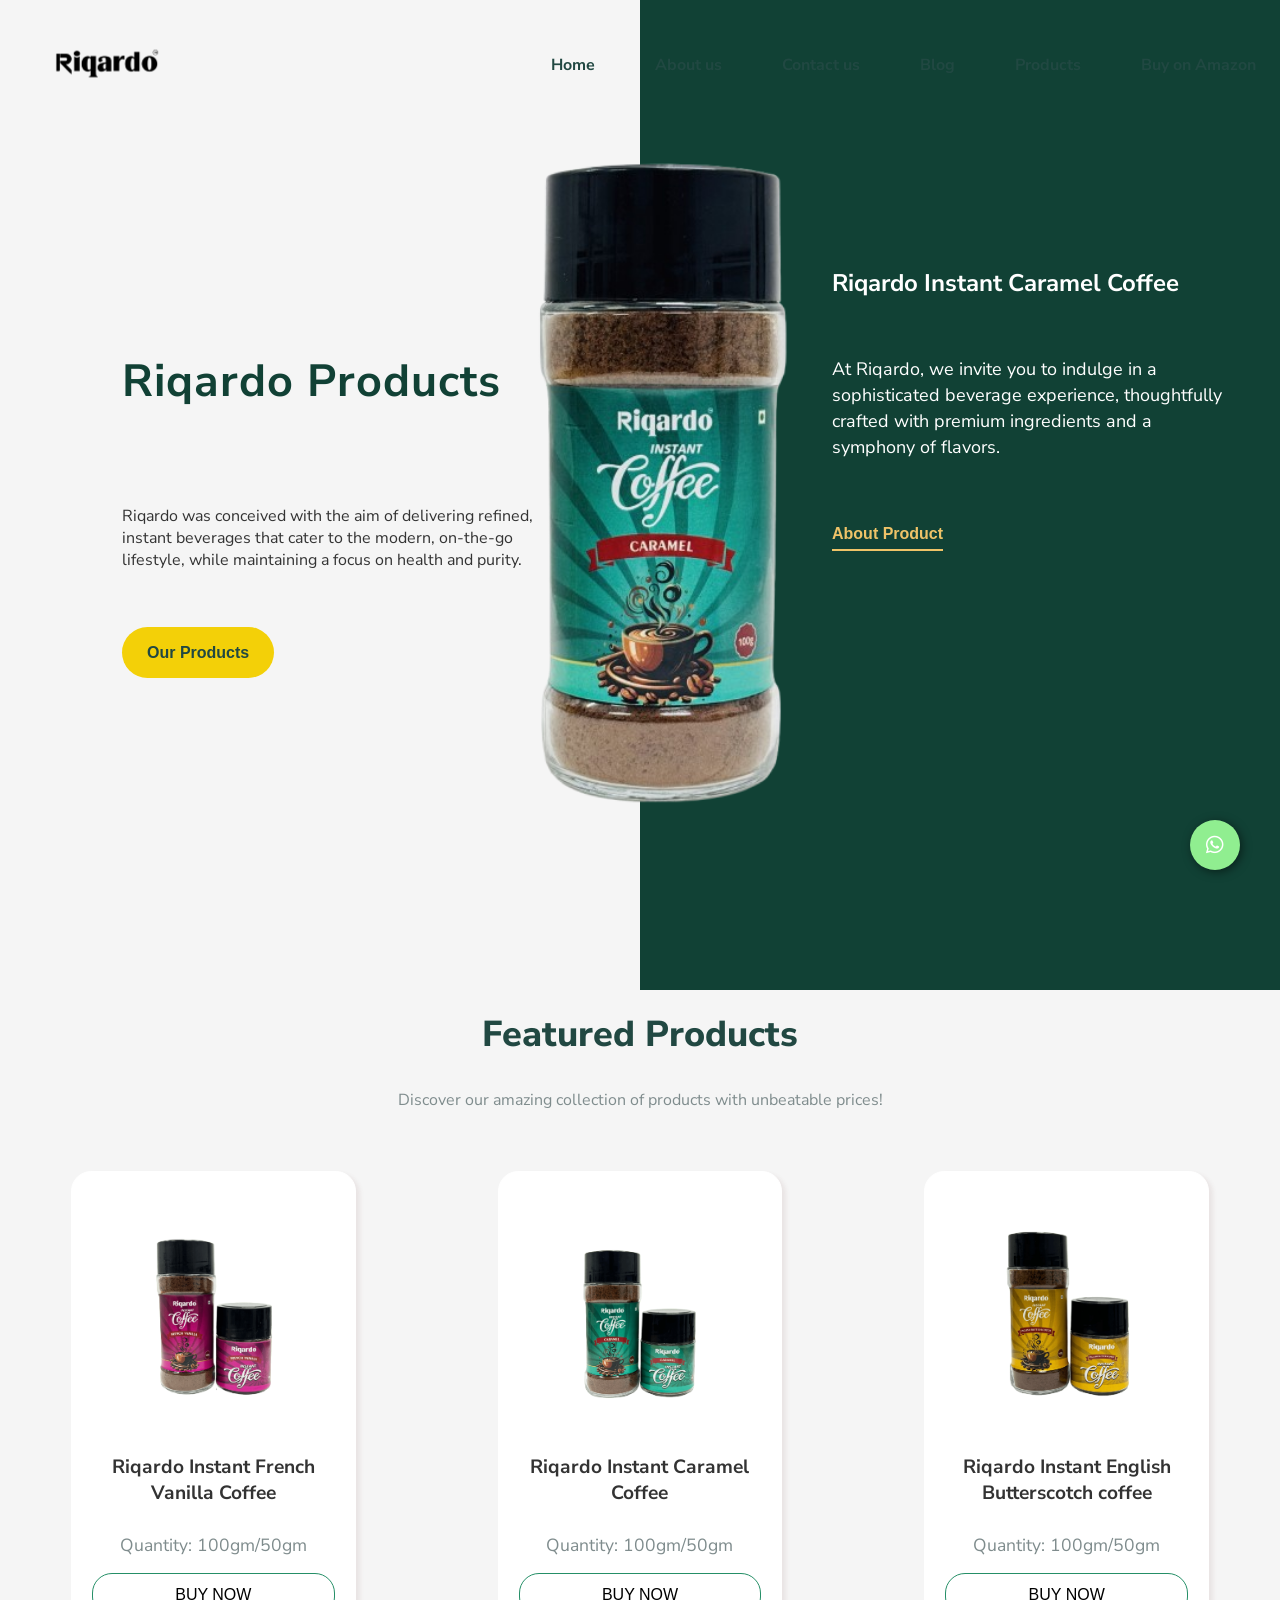
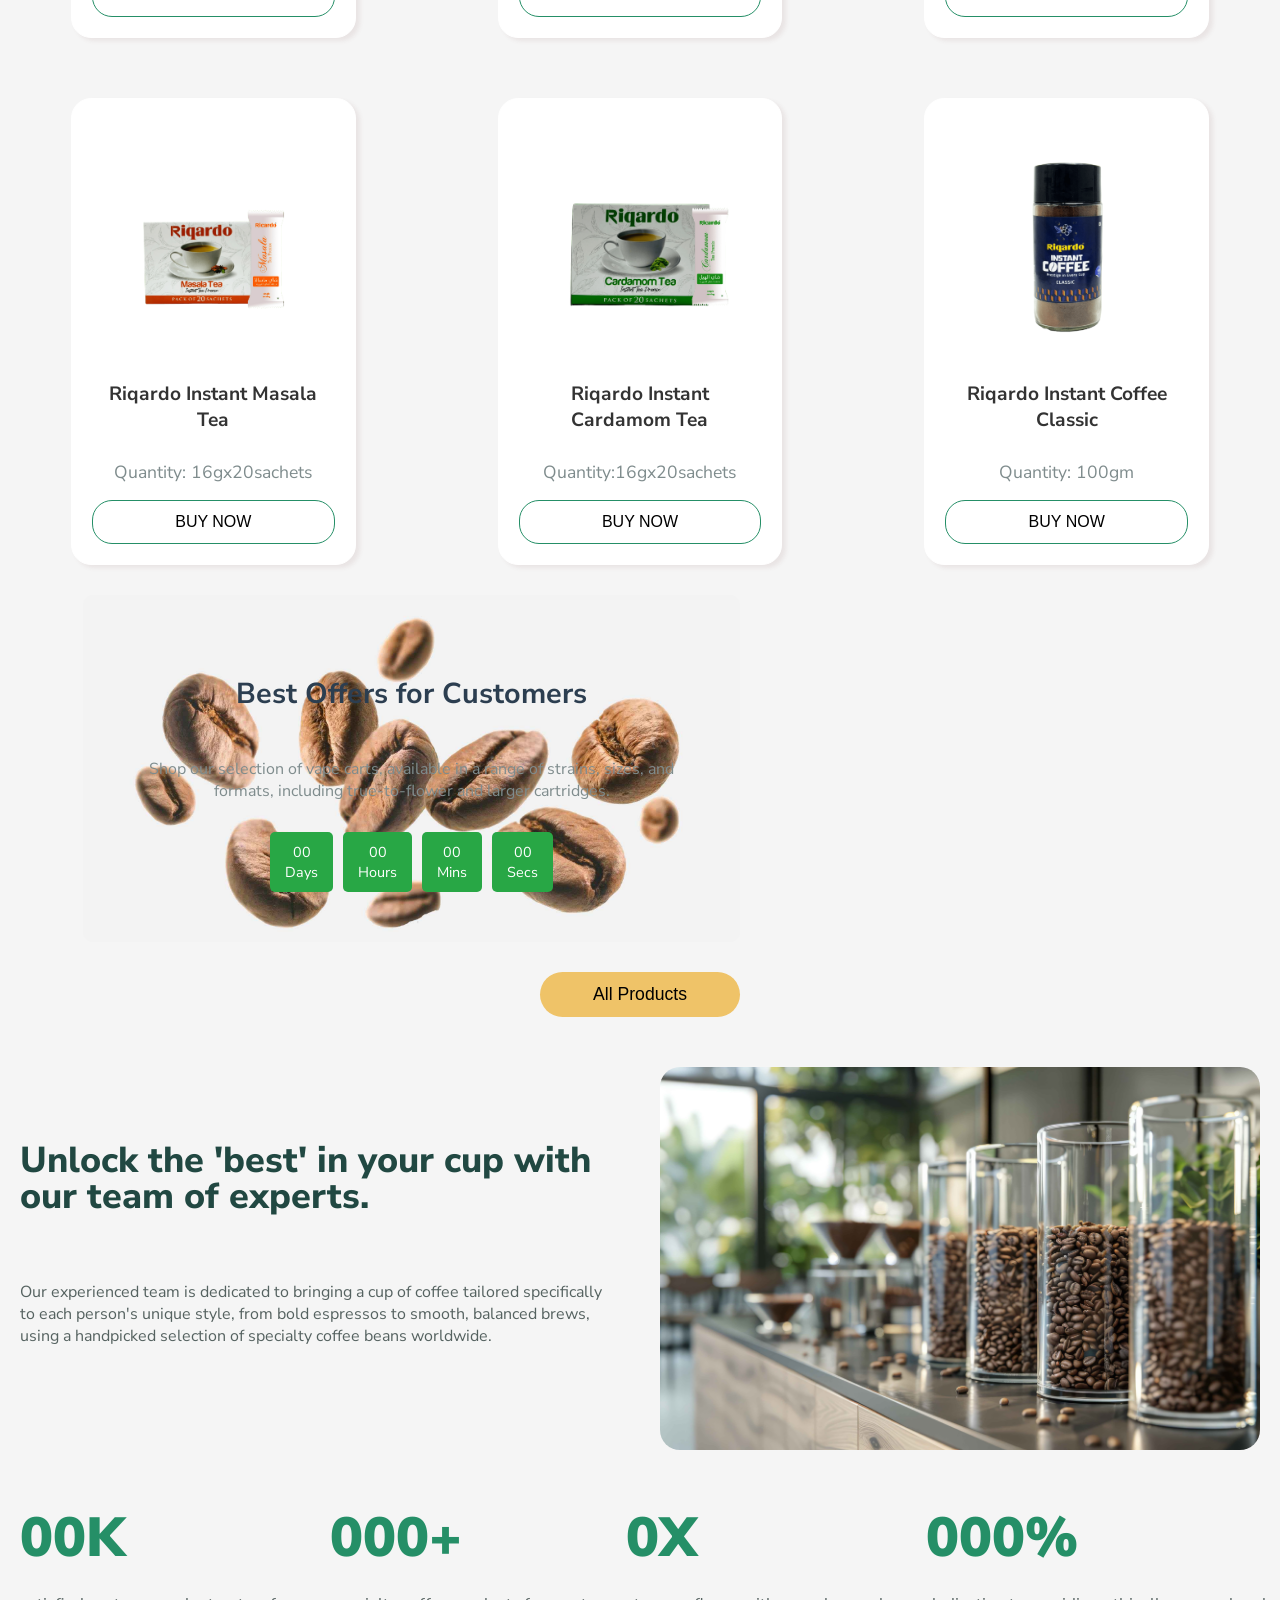
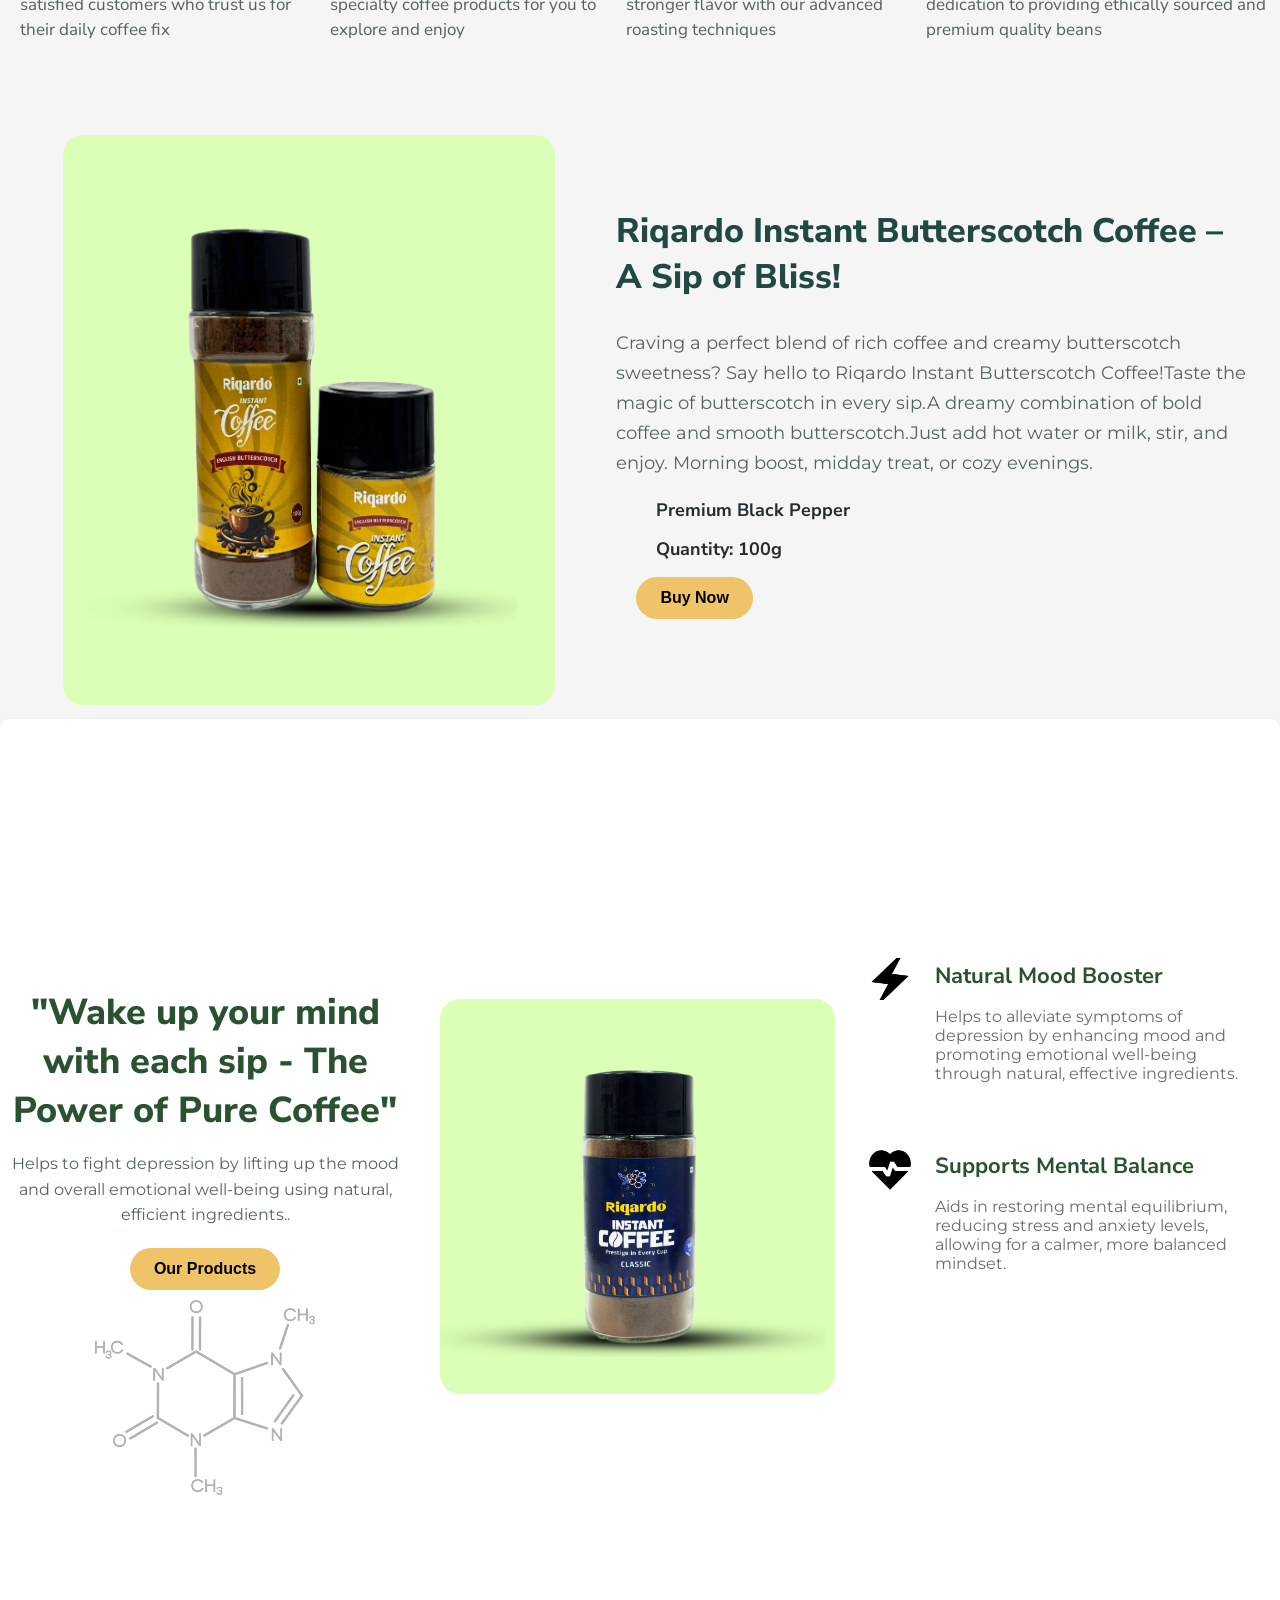
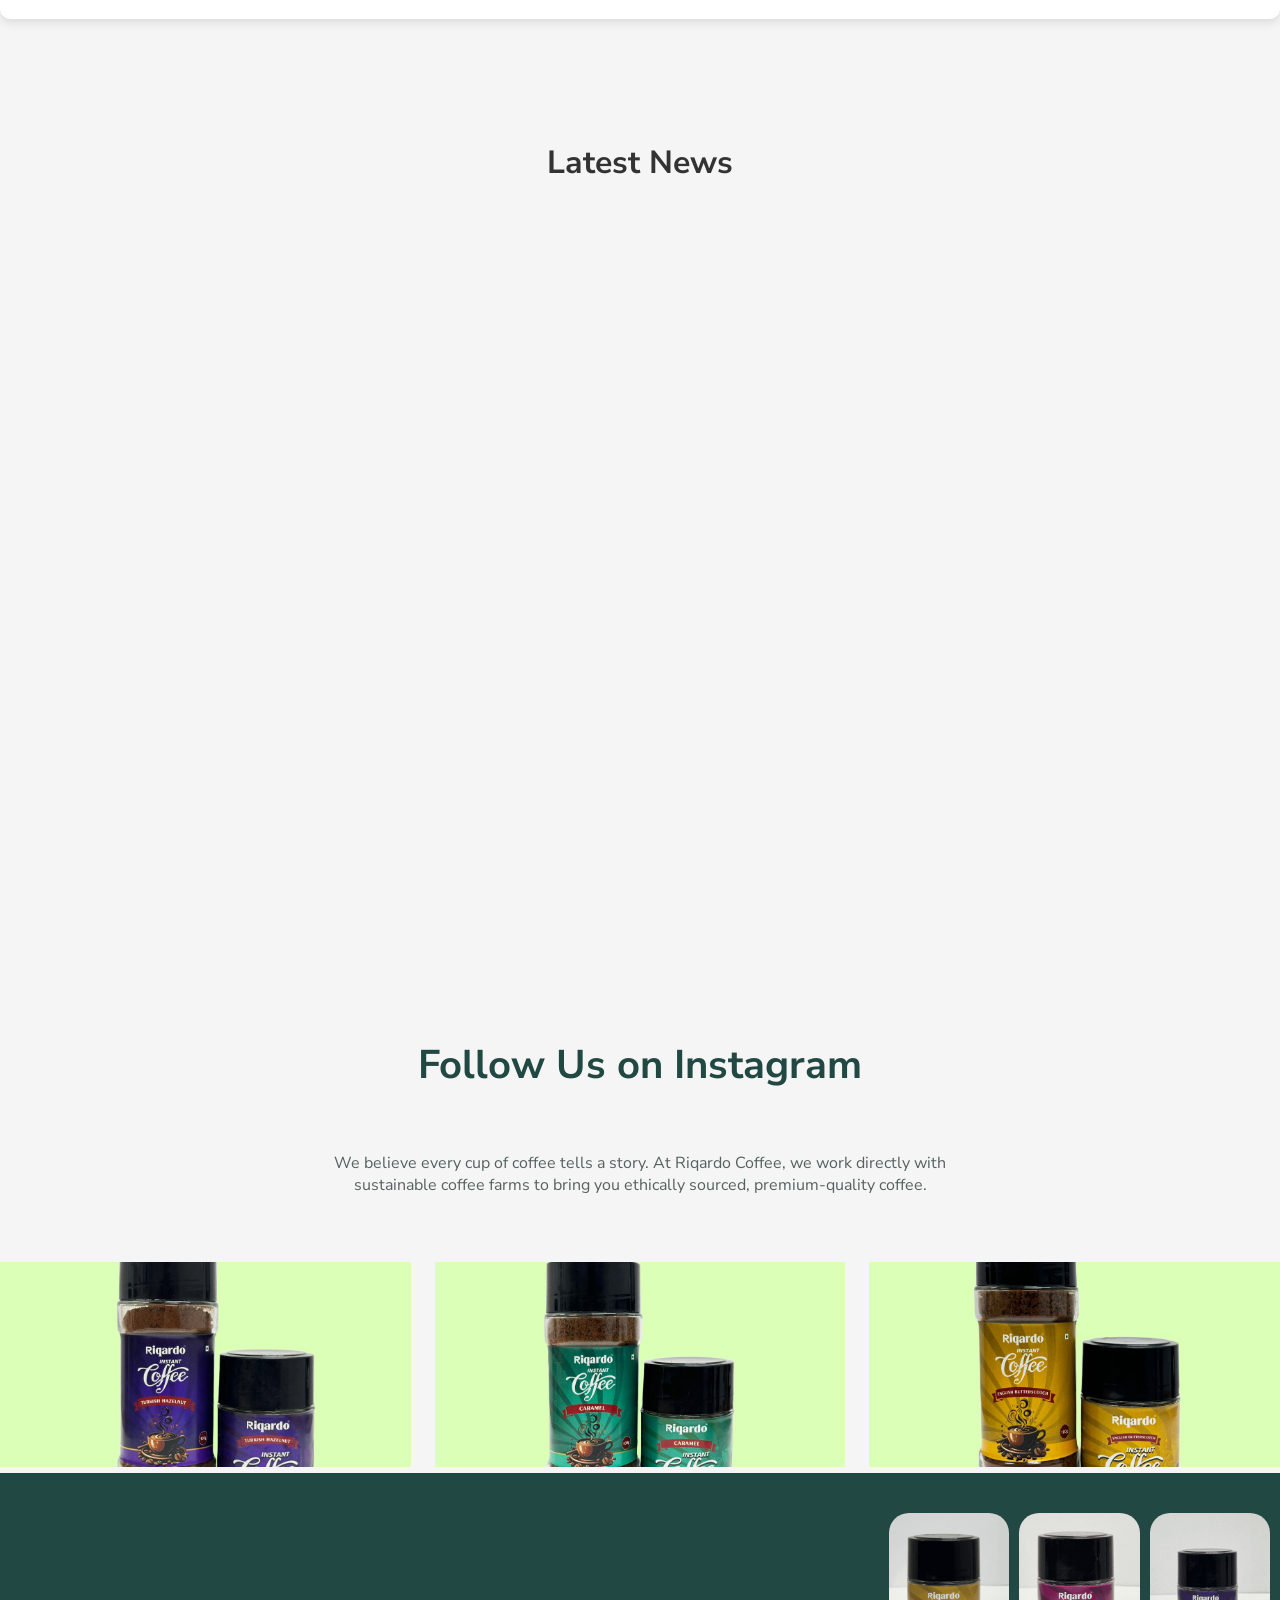
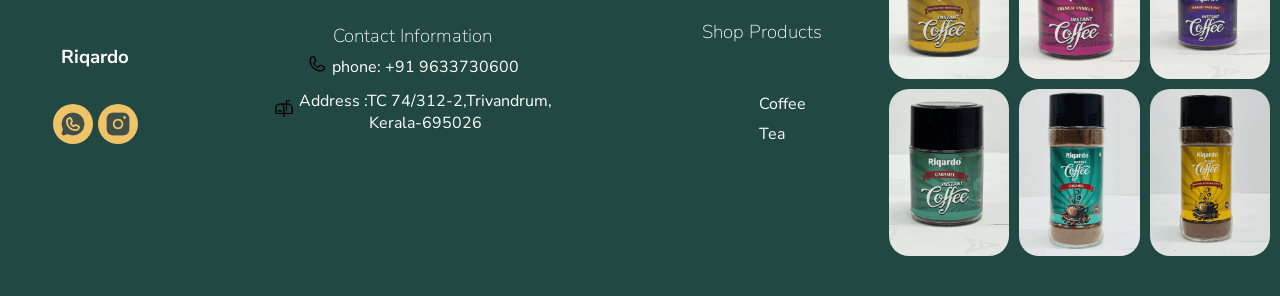
==== index.html @ efd17ca0 "first commit" ====
<!DOCTYPE html>
<html lang="en">
  <head>
    <meta charset="UTF-8" />
    <meta name="viewport" content="width=device-width, initial-scale=1.0" />
    <title>Shop Premium Coffee Beans | Organic, Fresh & Flavorful</title>
    <link rel="stylesheet" href="./style.css" />
    <link
      href="https://fonts.googleapis.com/css2?family=Sora:wght@100..800&display=swap"
      rel="stylesheet"
    />
    <link rel="preconnect" href="https://fonts.googleapis.com" />
    <link rel="preconnect" href="https://fonts.gstatic.com" crossorigin />
    <link
      href="https://fonts.googleapis.com/css2?family=Nunito+Sans:ital,opsz,wght@0,6..12,200..1000;1,6..12,200..1000&display=swap"
      rel="stylesheet"
    />
    <link rel="preconnect" href="https://fonts.googleapis.com" />
    <link rel="preconnect" href="https://fonts.gstatic.com" crossorigin />
    <link
      href="https://fonts.googleapis.com/css2?family=Montserrat:ital,wght@0,100..900;1,100..900&family=Nunito+Sans:ital,opsz,wght@0,6..12,200..1000;1,6..12,200..1000&display=swap"
      rel="stylesheet"
    />
    <link rel="shortcut icon" href="images/Riqardo-01.png" alt="Riqardo Logo" />
    <meta
      name="description"
      content="Discover premium and finest coffee beans . Enhance your coffee experience with rich aromas, bold flavors, and freshly roasted perfection. Shop now for handcrafted coffee delivered to your doorstep!"
    />
    <meta
      name="keywords"
      content="premium coffee, artisanal coffee, buy coffee online, organic coffee beans, freshly roasted coffee, espresso beans, single-origin coffee, gourmet coffee, cold brew coffee, coffee subscription "
    />

    <meta name="robots" content="index, follow" />
    <link rel="canonical" href="https://riqardoproducts.com/" />
    <link href="https://cdnjs.cloudflare.com/ajax/libs/font-awesome/6.0.0/css/all.min.css" rel="stylesheet">
  </head>

  <body>
    <header>
      <nav class="navbar" id="nav">
        <div class="logo">
          <a href="#" class="nav-branding"
            ><img class="logo" src="./images/Riqardo-01.png" alt="Riqardo Logo"
          /></a>
        </div>
        <ul class="nav-menu">
          <li class="nav-item">
            <a href="./index.html" class="nav-link">Home</a>
          </li>
          <li class="nav-item">
            <a href="./about.html" class="nav-link">About us</a>
          </li>
          <li class="nav-item">
            <a href="./contact.html" class="nav-link">Contact us</a>
          </li>
          <li class="nav-item">
            <a href="./blog.html" class="nav-link">Blog</a>
          </li>
          <li class="nav-item">
            <a href="./product.html" class="nav-link">Products</a>
            <!-- <ul class="dropdown">
              <li><a href="#">Product1</a></li>
              <li><a href="#">Product2</a></li>
              <li><a href="#">Product3</a></li>
              <li><a href="#">Product4</a></li>
            </ul> -->
          </li>
          <li class="nav-item">
            <a href="#" class="nav-link">Buy on Amazon</a>
          </li>
        </ul>
        <div class="hamburger">
          <span class="bar"></span>
          <span class="bar"></span>
          <span class="bar"></span>
        </div>
      </nav>
    </header>
    <div class="container-1">
      <div class="section-1">
        <div class="left-1">
          <div class="left-content">
            <h2 class="left-heading">Riqardo Products</h2>
            <p>
              Riqardo was conceived with the aim of delivering refined, instant
              beverages that cater to the modern, on-the-go lifestyle, while
              maintaining a focus on health and purity.
            </p>
            <div class="left-button">
              <button><a href="./product.html">Our Products</a></button>
            </div>
          </div>
        </div>
        <div class="right-1">
          <div class="section-2">
            <div class="fade-container">
              <img
                src="./images/IMG_1791-removebg-preview.png"
                class="fading-images showing"
                alt="Riqardo instant french vanilla coffee"
              />
              <img
                class="fading-images"
                src="./images/IMG_1797-removebg-preview.png"
                alt="Riqardo instant caramel coffee"
              />
              <img
                class="fading-images"
                src="./images/IMG_1798-removebg-preview.png"
                alt="Riqardo instant English Butterscotch coffee"
              />
            </div>
          </div>
          <div class="right-content">
            <div class="header-content">
              <h2 class="fading-heading show">
                Riqardo Instant French Vanilla
              </h2>
              <h2 class="fading-heading">Riqardo Instant Caramel Coffee</h2>
              <h2 class="fading-heading">
                Riqardo Instant English Butterscotch
              </h2>
            </div>

            <div class="right-para">
              <p>
                At Riqardo, we invite you to indulge in a sophisticated beverage
                experience, thoughtfully crafted with premium ingredients and a
                symphony of flavors.
              </p>
            </div>

            <div class="right-button">
              <button>
                <a href="./product.html" style="color: #efc368"
                  >About Product</a
                >
              </button>
            </div>
          </div>
        </div>
      </div>
    </div>
    <section class="container-2">
      <h2>Featured Products</h2>
      <p>Discover our amazing collection of products with unbeatable prices!</p>

      <div class="products-Section2">
        <div class="product-card">
          <img src="./images/p1.png" alt="French vanilla Coffee" />
          <h3>Riqardo Instant French Vanilla Coffee</h3>
          <p>Quantity: 100gm/50gm</p>
          <button
            class="add-to-cart"
            onclick="sendToWhatsApp('Riqardo Instant French Vanilla Coffee','100gm/50gm', '399')"
          >
            BUY NOW
          </button>
        </div>
        <div class="product-card">
          <img src="./images/b6.png" alt="Caramel Coffee" />
          <h3>Riqardo Instant Caramel Coffee</h3>
          <p>Quantity: 100gm/50gm</p>
          <button
            class="add-to-cart"
            onclick="sendToWhatsApp('Riqardo Instant Caramel Coffee','100gm/50gm', '299')"
          >
            BUY NOW
          </button>
        </div>
        <div class="product-card">
          <img
            src="./images/b7.png"
            alt="Riqardo Instant English Butterscotch coffee"
          />
          <h3>Riqardo Instant English Butterscotch coffee</h3>
          <p>Quantity: 100gm/50gm</p>
          <button
            class="add-to-cart"
            onclick="sendToWhatsApp('Riqardo Instant English Butterscotch coffee','100gm/50gm', '399')"
          >
            BUY NOW
          </button>
        </div>
        <div class="product-card">
          <img src="./images/b12.png" alt="Riqardo Instant Masala Tea" />
          <h3>Riqardo Instant Masala Tea</h3>
          <p>Quantity: 16gx20sachets</p>
          <button
            class="add-to-cart"
            onclick="sendToWhatsApp('Riqardo Instant Masala Tea','16gx20sachets', '299')"
          >
            BUY NOW
          </button>
        </div>

        <div class="product-card">
          <img src="./images/p5.png" alt="Riqardo Instant Cardamom Tea" />
          <h3>Riqardo Instant Cardamom Tea</h3>
          <p>Quantity:16gx20sachets</p>
          <button
            class="add-to-cart"
            onclick="sendToWhatsApp('Riqardo Instant Cardamom Tea','16gx20sachets', '499')"
          >
            BUY NOW
          </button>
        </div>
        <div class="product-card">
          <img src="./images/b14.png" alt="Riqardo Instant Coffee Classic" />
          <h3>Riqardo Instant Coffee Classic</h3>
          <p>Quantity: 100gm</p>
          <button
            class="add-to-cart"
            onclick="sendToWhatsApp('Riqardo Instant Coffee Classic','100gm', '399')"
          >
            BUY NOW
          </button>
        </div>
      </div>
    </section>
    <div class="best-offers-main">
      <div class="best-offers">
        <h3>Best Offers for Customers</h3>
        <p>
          Shop our selection of vape carts, available in a range of strains,
          sizes, and formats, including true-to-flower and larger cartridges.
        </p>
        <div class="countdown">
          <div class="time-box">00<br />Days</div>
          <div class="time-box">00<br />Hours</div>
          <div class="time-box">00<br />Mins</div>
          <div class="time-box">00<br />Secs</div>
        </div>
      </div>
    </div>

    <div class="all-products-btn">
      <button>All Products</button>
    </div>
    <div class="sub-section-3">
      <div class="sub-3-main">
        <div class="sub-3-content-1">
          <div class="sub-3-content-left">
            <h2>Unlock the 'best' in your cup with our team of experts.</h2>
            <p>
              Our experienced team is dedicated to bringing a cup of coffee
              tailored specifically to each person's unique style, from bold
              espressos to smooth, balanced brews, using a handpicked selection
              of specialty coffee beans worldwide.
            </p>
          </div>
          <div class="sub-3-content-right">
            <img
              src="./images/delicious-organic-coffee-still-life_11zon.jpg"
              alt="Our rich and selected coffee beans"
            />
          </div>
        </div>
      </div>
      <div class="js-content" id="lazy-js">
        <div class="js-section">
          <div class="js-contents">
            <span class="num" data-val="11">00</span
            ><span class="span-contents">K</span>
            <p>satisfied customers who trust us for their daily coffee fix</p>
          </div>
          <div class="js-contents">
            <span class="num" data-val="180">000</span
            ><span class="span-contents">+</span>
            <p>specialty coffee products for you to explore and enjoy</p>
          </div>
          <div class="js-contents">
            <span class="num" data-val="3">0</span
            ><span class="span-contents">X</span>
            <p>stronger flavor with our advanced roasting techniques</p>
          </div>
          <div class="js-contents">
            <span class="num" data-val="100">000</span
            ><span class="span-contents">%</span>
            <p>
              dedication to providing ethically sourced and premium quality
              beans
            </p>
          </div>
        </div>
      </div>
    </div>

    <section class="container-4">
      <div class="image-section4">
        <img src="./images/b7.jpg" alt="Riqardo Black pepper" />
      </div>
      <div class="content-section4">
        <h1>Riqardo Instant Butterscotch Coffee – A Sip of Bliss!</h1>
        <p>
          Craving a perfect blend of rich coffee and creamy butterscotch sweetness? Say hello to Riqardo Instant Butterscotch Coffee!Taste the magic of butterscotch in every sip.A dreamy combination of bold coffee and smooth butterscotch.Just add hot water or milk, stir, and enjoy. Morning boost, midday treat, or cozy evenings.
        </p>
        <ul>
          <li>Premium Black Pepper</li>
          <li>Quantity: 100g</li>
        </ul>
        <div class="btn4-section">
          <button
            class="btn4"
            onclick="sendToWhatsApp('Premium Black Pepper','100g', '299')"
          >
            Buy Now
          </button>
        </div>
      </div>
    </section>
    <div class="container-6">
      <div class="left-column">
        <h1>"Wake up your mind with each sip - The Power of Pure Coffee"</h1>
        <p>
          Helps to fight depression by lifting up the mood and overall emotional
          well-being using natural, efficient ingredients..
        </p>
        <button class="btn6">Our Products</button>
        <img
          src="./images/Caffeine_molecule_new.png"
          alt="Chemical Structure"
          class="structure-image"
        />
      </div>

      <div class="right-column">
        <div class="image-column">
          <img
            src="./images/section6img.jpg"
            alt=" instat Coffee powder"
            class="cannabis-image"
          />
        </div>
        <div class="benefits-column">
          <div class="benefit" id="lazy-1">
            <div class="icon">
              <img
                src="./images/electric_bolt_24dp_000000_FILL1_wght400_GRAD0_opsz24.png"
                alt="Instant energy Booster"
              />
            </div>
            <div class="text">
              <h3>Natural Mood Booster</h3>
              <p>
                Helps to alleviate symptoms of depression by enhancing mood and
                promoting emotional well-being through natural, effective
                ingredients.
              </p>
            </div>
          </div>

          <div class="benefit" id="lazy-2">
            <div class="icon">
              <img
                src="./images/ecg_heart_24dp_000000_FILL1_wght400_GRAD0_opsz24.png"
                alt="Improves heart health"
              />
            </div>
            <div class="text">
              <h3>Supports Mental Balance</h3>
              <p>
                Aids in restoring mental equilibrium, reducing stress and
                anxiety levels, allowing for a calmer, more balanced mindset.
              </p>
            </div>
          </div>

          <div class="benefit" id="lazy-3">
            <div class="icon">
              <img
                src="./images/cognition_24dp_000000_FILL1_wght400_GRAD0_opsz24.png"
                alt="Instant stress relief"
              />
            </div>
            <div class="text">
              <h3>Improves Sleep and Relaxation</h3>
              <p>
                Encourages better sleep patterns and deeper relaxation, which
                are essential for mental health and recovery from depression
                symptoms.
              </p>
            </div>
          </div>
        </div>
      </div>
    </div>
    <div class="latest-news">
      <h1>Latest News</h1>
    </div>
    <div class="sub-section-2">
      <div class="sub-section-2-left-1" id="lazy-4">
        <div class="sub-section-2-left-img">
          <div class="sub-section-2-left-content">
            <h3>Buy our Product Online</h3>
            <p>
              You can buy our product over the internet Because of its high
              altitude and cool climate, Darjeeling tea is served in a bright
              and refreshing profile ideal for sipping in refined afternoon
              brewing.
            </p>
          </div>
        </div>
      </div>
      <div class="sub-section-2-right-1">
        <div class="sub-section-2-right-contents" id="lazy-5">
          <div class="icons-2">
            <a href="./blog.html"
              ><img
                src="./images/cinnamon-writing-coffee-beans_11zon.jpg"
                alt="Rich beans and selected cinamom"
            /></a>
          </div>
          <div class="sub-right-2-contents">
            <h3>The Best Coffee in the World: A Journey Across the Globe</h3>
            <p class="sub-p">
              An International Journey
How does the quality of coffee in one region compare to that in another? Let's consider some of the most prominent coffee-producing regions around the world.

            </p>
          </div>
        </div>
        <div class="sub-section-2-right-contents" id="lazy-6">
          <div class="icons-2">
            <a href="./blog.html"
              ><img src="./images/beautiful-fresh-relax-morning-coffee-cup-set (1).jpg" alt="Black tea"
            /></a>
          </div>
          <div class="sub-right-2-contents">
            <h3>
              A World of Tea: Discovering the Best Brews from Around the Globe
            </h3>
            <p class="sub-p">
              Explore the Best Brews of the Planet
Let's go on an excellent tour around the world's most famous teas, exploring the storied traditions behind every sip.

            </p>
          </div>
        </div>
        <div class="sub-section-2-right-contents" id="lazy-7">
          <div class="icons-2">
            <a href="./blog.html"
              ><img
                src="./images/fresh-coffee-steams-wooden-table-close-up-generative-ai_11zon.jpg"
                alt="Spices"
            /></a>
          </div>
          <div class="sub-right-2-contents">
            <h3>
              The Perfect Brew – Discover the Art of Coffee with Riqardo Coffee
            </h3>
            <p class="sub-p">
              The Perfect Brew – Discover the Art of Coffee with Riqardo Coffee
Coffee isn't just a beverage; it's an experience. Whether you’re starting your day, taking a break.
            </p>
          </div>
        </div>
      </div>
    </div>
    <div class="sub-section-6">
      <div class="sub-section-6-container">
        <h2>Follow Us on Instagram</h2>
        <p>
          We believe every cup of coffee tells a story. At Riqardo Coffee, we work directly with 
          sustainable coffee farms to bring you ethically sourced, premium-quality coffee.
        </p>
      </div>
      <div class="watsapp">
        <div class="whatsapp-btn">
          <a
            href="https://wa.me/919633730600?text=Hello%2C%20I%20have%20a%20question%20About%20Your%20Services"
            target="_blank"
            ><i class="fa-brands fa-whatsapp"></i
          ></a>
        </div>
      </div>
    </div>
    <div class="image-container">
      <div class="image-wrapper">
        <div>
          <img src="./images/b5.jpg" alt="Riqardo Spices" />
        </div>
        <div>
          <img src="./images/b6.jpg" alt="Riqardo Classic Coffee" />
        </div>
        <div>
          <img src="./images/b7.jpg" alt="Riqardo cashews" />
        </div>
        <div>
          <img src="images/b8.jpg" alt="Riqardo Massala Tea" />
        </div>
        <div>
          <img src="./images/section6img_11zon.jpg" alt="Riqardo Tea premix" />
        </div>
      </div>
    </div>
    <div class="footer">
      <div class="footer-main">
        <div class="footer-contents-first">
          <h3>Riqardo</h3>
          <div class="logos">
            <button
              style="
                cursor: pointer;
                border-radius: 100%;
                border: none;
                margin-right: 5px;
                background-color: #efc368;
                height: 40px;
                width: 40px;
              "
            >
              <a href="https://api.whatsapp.com/send/?phone=919633730600"
                ><img src="./images/whatsapp-logo-fill.png" alt="Chat"
              /></a>
            </button>
            <button
              style="
                cursor: pointer;
                border-radius: 100%;
                border: none;
                background-color: #efc368;
                height: 40px;
                width: 40px;
              "
            >
              <a
                href="https://www.instagram.com/riqardo_products?igsh=MWwyMHh6ZHJxNTls&utm_source=qr"
                ><img src="./images/instagram-logo-fill.png" alt="Instagram"
              /></a>
            </button>
          </div>
        </div>
        <div class="footer-contents">
          <div class="heading-footer" style="width: 100%;align-content: center;">
            <h3>Contact Information</h3>
          </div>
          <ul style="width: 100%;padding: 0;margin-top: 0;">
            <li>
              <div class="phone-contents">
                <span style="padding-right: 5px"
                  ><img
                    src="./images/phone.png"
                    alt="Phone"
                    style="height: 20px; width: 20px" /></span
                >phone:  +91 9633730600
              </div>
            </li>
            <!-- <li>
              <div class="phone-contents" style="padding-left: 80px">
                +919778239296
              </div>
            </li> -->
            <li>
              <div class="phone-contents">
                <span style="padding-right: 5px"
                  ><img
                    src="./images/mailbox.png"
                    alt="mailbox"
                    style="height: 20px; width: 20px" /></span
                >Address :TC 74/312-2,Trivandrum,<br />
                Kerala-695026
              </div>
            </li>
          </ul>
        </div>
        <div class="footer-contents-shop">
          <h3>Shop Products</h3>
          <ul>
            <li>Coffee</li>
            <li>Tea</li>
          </ul>
        </div>
        <div class="footer-contents-grid">
          <div class="footer-grid">
            <div class="item-footer-1">
              <img
                src="./images/IMG_1794_11zon.png"
                alt="English Butterscotch Coffee"
              />
            </div>
            <div class="item-footer-2">
              <img
                src="./images/IMG_1795_11zon.png"
                alt="French Vanilla Coffee"
              />
            </div>
            <div class="item-footer-3">
              <img src="./images/IMG_1792_11zon.png " alt="Richer Coffee" />
            </div>
            <div class="item-footer-4">
              <img src="./images/IMG_1800_11zon.png " alt="Coffee Products" />
            </div>
            <div class="item-footer-5">
              <img
                src="./images/IMG_1797_11zon.png"
                alt="Rich Coffee Products"
              />
            </div>
            <div class="item-footer-6">
              <img
                src="./images/IMG_1798_11zon.png"
                alt="Ecport quality products"
              />
            </div>
          </div>
        </div>
      </div>
    </div>
  </body>
  <script
  src="https://example.com/fontawesome/v6.4.2/js/fontawesome.js"
  data-auto-replace-svg="nest"
></script>
  <script src="./script.js"></script>

  <script>
    function sendToWhatsApp(productName, productQuantity, productPrice) {
      // WhatsApp message text
      let message = `Hello, I want to buy ${productQuantity} unit(s) of ${productName} which costs ₹${productPrice}.`;
      // WhatsApp phone number
      let phoneNumber = "919633730600"; // Change this to your WhatsApp number

      // Create WhatsApp link
      let whatsappLink = `https://wa.me/${phoneNumber}?text=${encodeURIComponent(
        message
      )}`;

      // Redirect to WhatsApp
      window.open(whatsappLink, "_blank");
    }
  </script>
</html>
---- style.css ----
html,
body {
  font-family: "Nunito Sans", sans-serif;
  margin: 0;
  padding: 0;
  background-color: #f5f5f5;
  color: #333;
  overflow-x: hidden; /* Prevent horizontal overflow */
  box-sizing: border-box;
}
header {
  position: fixed;
  z-index: 100;
  top: 0;
  width: 100%;
}
li {
  list-style: none;
}
a {
  color: #214842;
  text-decoration: none;
  font-size: 16px;
  font-weight: bold;
}

.navbar {
  min-height: 70px;
  display: flex;
  justify-content: space-between;
  align-items: center;
  padding: 0 24px;
  background-color: transparent;
  transition: background-color 1s ease;
}

.nav-item a {
  color: #214842;
  text-decoration: none;
  font-size: 16px;
}
.navbar.lazy-nav {
  background-color: white;
  box-shadow: 0 4px 10px rgba(0, 0, 0, 0.4);
}
.nav-menu {
  display: flex;
  justify-content: space-between;
  align-items: center;
  gap: 60px;
}

.nav-branding {
  font-family: "Poppins", sans-serif;
}
.nav-link {
  transition: 0.7s ease;
}
.logo {
  width: 130px;
  height: 130px;
  margin-left: 10px;
  object-fit: cover;
}
/* .dropdown {
  position: absolute;
  background-color: white;
  list-style: none;
  padding: 0;
  margin: 0;
  z-index: 999;
  opacity: 0;
  visibility: hidden;
  transition: transform 1s, opacity 1s;
} */

.nav-menu li {
  position: relative;
}

/* .nav-menu li:hover .dropdown {
  opacity: 1;
  visibility: visible;
} */

.dropdown li {
  width: 150px;
}

.dropdown li a {
  padding: 0.7rem 2rem;
  color: black;
  display: block;
  text-align: left;
}

.dropdown li a:hover {
  background-color: #f0f0f0;
}
.hamburger {
  display: none;
  cursor: pointer;
}
.bar {
  display: block;
  width: 25px;
  height: 3px;
  margin: 5px auto;
  -webkit-transition: all 0.3s ease-in-out;
  transition: all 0.3s ease-in-out;
  background-color: black;
}
@media (max-width: 1054px) {
  .navbar {
    background-color: white;
  }
  .hamburger {
    display: block;
  }
  /* .logo{
    display: none;
  } */
  .hamburger.active .bar:nth-child(2) {
    opacity: 0;
  }
  .hamburger.active .bar:nth-child(1) {
    transform: translateY(8px) rotate(45deg);
  }
  .hamburger.active .bar:nth-child(3) {
    transform: translateY(-8px) rotate(-45deg);
  }
  .nav-menu {
    position: absolute;
    left: -110%;
    top: 115px;
    gap: 0;
    flex-direction: column;
    backdrop-filter: blur(10px);
    background: rgba(255, 255, 255, 0.3);
    width: 50%;
    height: 83vh;
    transition: 0.3s;
  }
  .nav-item {
    margin: 16px 0;
  }
  .dropdown li a:hover {
    background-color: black;
  }
  .nav-menu.active {
    left: 0;
  }
}
.container-1 {
  height: 110vh;
  width: 100%;
  position: relative;
  display: flex;
}
.section-1 {
  height: 100%;
  width: 100%;
  display: flex;
  position: absolute;
  top: 0;
}
.left-1 {
  width: 50%;
  height: 80%;
  padding-top: 100px;
  display: flex;
  align-items: center;
  justify-content: center;
}
.right-1 {
  height: 100%;
  width: 50%;
  background-color: rgb(17, 65, 53);
  display: flex;
  align-items: center;
  justify-content: flex-end;
  position: relative;
}
.left-content {
  display: flex;
  flex-direction: column;
  justify-content: center;
  align-items: start;
  height: 100%;
  width: 65%;
  margin-left: 20px;
}

.left-heading {
  font-size: 45px;
  color: rgb(17, 65, 53);
  letter-spacing: 1px;
}
.right-para {
  width: 90%;
  padding-top: 30px;
}
.left-button button {
  padding: 15px 25px;
  border-radius: 30px;
  border: none;
  background-color: rgb(243, 208, 8);
  color: green;
  font-size: 18px;
}
.right-content {
  display: flex;
  flex-direction: column;
  height: 50%;
  width: 70%;
  padding-left: 60px;
}
.right-content p {
  font-size: 18px;
  line-height: 26px;
  color: white;
  padding: 10px 0px;
}
.right-content ul {
  list-style: none;
  font-size: 15px;
  line-height: 26px;
  color: white;
  padding-top: 20px;
}
.right-button {
  padding-top: 30px;
}
.right-button button {
  padding: 5px 0px;
  border: none;
  background-color: transparent;
  color: rgb(243, 208, 8);
  font-size: 18px;
  border: none;
  border-bottom: 2px solid #efc368;
}
.left-content > * {
  padding: 20px 0px;
}
.container-2 h2 {
  text-align: center;
  color: #214842;
  margin-top: 20px;
  font-size: 36px;
  font-weight: 800;
}

.container-2 p {
  text-align: center;
  color: #7f8c8d;
  margin-bottom: 30px;
}

/* Product Section */
.products-Section2 {
  display: grid;
  grid-template-columns: repeat(
    3,
    1fr
  ); /* 4 cards in a row for large screens */
  place-items: center;
  gap: 20px;
  justify-items: center;
  padding: 10px;
  justify-content: center; /* Center the products grid */
  max-width: 100%; /* Ensure the grid doesn’t overflow */
  margin: 0 auto;
}

.product-card {
  background-color: #fff;
  border: 1px solid white;
  border-radius: 20px;
  padding: 20px;
  box-sizing: border-box;
  text-align: center;
  box-shadow: 4px 3px 4px rgb(233, 228, 228);
  transition: transform 0.2s;
  width: 100%; /* Allow full width usage on small screens */
  max-width: 70%; /* Set a max width to prevent cards from becoming too wide */
  height: auto; /* Adjust height automatically */
  display: flex;
  flex-direction: column; /* Ensure button stays below image */
  justify-content: space-between; /* Spread content evenly */
  overflow: visible; /* Ensure no content is hidden */
  margin: 20px auto;
}

.product-card img {
  width: 100%;
  height: auto;
}

.product-card h3 {
  font-size: 1.2em;
}

.product-card p {
  font-size: 1.1em;
  color: #7f8c8d;
  margin-top: 8px;
  margin-bottom: 6px;
}

.product-card .price {
  font-size: 22px;
  margin-top: 20px;
  color: #214842;
  font-weight: 800;
}

/* Adjust button styles for smaller screens */
.product-card .add-to-cart {
  font-size: 16px;
  background-color: white;
  margin-top: 10px;
  color: black;
  padding: 12px 20px; /* Adjust padding */
  border: 0.5px solid #258f67;
  border-radius: 20px;
  cursor: pointer;
  transition: background-color 0.2s;
  width: 100%; /* Ensure button takes full width */
  box-sizing: border-box; /* Ensure padding fits within width */
}

.product-card .add-to-cart:hover {
  background-color: gray;
  color: white;
  border: none;
}
.best-offers-main {
  width: 87%;
  margin: auto;
}

/* Best Offers for Customers */
.best-offers {
  background-color: rgb(230, 227, 227);
  background: url("./images/coffee-beans-levitate-white-background_11zon.jpg");
  background-size: cover;
  border-radius: 10px;
  padding: 50px;
  color: #333;
  text-align: center;
  display: flex;
  flex-direction: column; /* Stack elements in a column */
  justify-content: center;
  align-items: center;
  width: 50%;
  height: 100%;
}

.best-offers h3 {
  font-size: 1.8em;
  color: #2c3e50;
}

.best-offers p {
  font-size: 1em;
  margin-bottom: 15px;
  color: #7f8c8d;
}

.countdown {
  display: flex;
  justify-content: center;
  gap: 10px;
  margin-top: 15px;
}

.time-box {
  background-color: #28a745;
  color: white;
  padding: 10px 15px;
  border-radius: 5px;
  font-size: 0.9em;
  text-align: center;
}

/* Center the All Products button */
.all-products-btn {
  display: flex;
  justify-content: center;
  margin: 30px 0;
}

.all-products-btn button {
  background-color: #efc368;
  color: black;
  padding: 12px 25px;
  border: none;
  border-radius: 30px;
  font-size: 1.1em;
  cursor: pointer;
  transition: background-color 0.3s ease-in-out;
  width: 100%; /* Ensure full width for smaller screens */
  max-width: 200px; /* Limit width for larger screens */
  box-sizing: border-box; /* Consider padding inside width */
}

.all-products-btn button:hover {
  background-color: #e0a800;
}

.section-2 {
  height: auto;
  min-width: 300px;
  position: absolute;
  top: 15%;
  left: -18%;
  z-index: 10;
}

.fade-container {
  position: relative;
  min-height: 80vh;
}
.fading-images {
  height: 95%;
  width: 100%;
  object-fit: cover;
  position: absolute;
  top: 0;
  right: 0;
  border-radius: 20px;
  opacity: 0;
  transition: opacity 1s ease-in-out;
}
.showing {
  opacity: 1;
}

.header-content {
  position: relative;
  height: 50px;
  width: 100%;
}

.fading-heading {
  position: absolute;
  top: 0;
  left: 0;
  opacity: 0;
  transition: opacity 1s ease-in-out;
  color: white;
}
.show {
  opacity: 1;
}
.sub-section-3 {
  width: 100%;
}
.sub-3-main {
  width: 100%;
  display: flex;
}
.sub-3-content-1 {
  width: 100%;
  display: flex;
}
.sub-3-content-left {
  width: 50%;
  padding: 20px;
  display: flex;
  flex-direction: column;
  align-items: center;
  justify-content: center;
}
.sub-3-content-left h2 {
  padding-bottom: 20px;
  font-size: 36px;
  line-height: 1;
  color: #214842;

  font-weight: 800;
}
.sub-3-content-left p {
  color: #556260;
}
.sub-3-content-right img {
  width: 100%;
  height: 100%;
  object-fit: cover;
  border-radius: 20px;
}
.sub-3-content-right {
  width: 50%;
  height: 100%;
  padding: 20px;
}
.js-section {
  width: 100%;
  display: flex;
  justify-content: space-around;
  align-items: center;
  padding: 10px;
}
.js-contents {
  padding: 10px;
}
.num {
  font-size: 55px;
  color: #258f67;
  font-weight: 1000;
}
.span-contents {
  font-size: 55px;
  color: #258f67;
  font-weight: 1000;
}

.js-contents p {
  font-size: 17px;
  color: #556260;
  line-height: 1.5;
}
.sub-section {
  width: 100%;
  display: flex;
}
.sub-left {
  width: 60%;
}
.sub-right {
  width: 40%;
}
.sub-content-left {
  width: 100%;
  display: flex;
  flex-direction: column;
  justify-content: flex-end;
  height: 70vh;
}
.sub-content-left div {
  width: 70%;
  padding: 20px 20px;
}
.sub-content-heading h2 {
  font-size: 40px;
  color: green;
}
.sub-content-para p {
  font-size: 18px;
  letter-spacing: 1px;
}
.sub-content-button button {
  padding: 10px 30px;
  border-radius: 30px;
  border: none;
  background-color: rgb(243, 208, 8);
}
.sub-content-right {
  width: 100%;
  display: flex;
  align-items: flex-end;
  height: 70vh;
}
.sub-content-right img {
  opacity: 0.4;
  width: 300px;
  height: 300px;
}
.sub-section-1 {
  height: 100%;
  width: 100%;
  display: flex;
  box-sizing: border-box;
  align-items: center;
  justify-content: center;
}
.sub-section-left-1 {
  width: 50%;
  padding: 20px;
}
.sub-section-left-img {
  height: 400px;
  width: 100%;
  border-radius: 20px;
}
.sub-section-left-img img {
  object-fit: cover;
  width: 100%;
  height: 100%;
  border-radius: 20px;
}
.sub-section-right-1 {
  width: 50%;
  padding: 20px 0px;
  display: flex;
  flex-direction: column;
  height: 65vh;
  justify-content: space-evenly;
}

.icons {
  height: 60px;
  width: 60px;
  border-radius: 90%;
  background-color: green;
}
.sub-section-right-contents {
  display: flex;
  align-items: center;
  width: 90%;
  visibility: hidden;
  opacity: 0;
  transform: translateY(100px);
  transition: transform 1s, opacity 1s;
}
.benefit.lazy {
  opacity: 1;
  visibility: visible;
  transform: translateY(0px);
  transition-delay: 200ms;
}
.sub-section-right-contents p {
  font-size: 20px;
  padding: 5px 0px;
}
.sub-section-right-contents > * {
  padding-left: 20px;
}
.latest-news {
  width: 100%;
  text-align: center;
  padding-top: 100px;
  padding-bottom: 50px;
}
.sub-section-2 {
  width: 100%;
  display: flex;
  box-sizing: border-box;
  align-items: center;
  justify-content: space-around;
}
.sub-section-2-left-1 {
  width: 40%;
  opacity: 0;
  transform: translateX(-300px);
  visibility: hidden;
  transition: transform 1s, opacity 1s;
}
.sub-section-2-left-1.lazyload {
  opacity: 1;
  visibility: visible;
  transform: translatex(0px);
}

.sub-section-2-left-img {
  background-image: url(./images/hot-coffee-mug_11zon.jpg);
  height: 600px;
  border-radius: 20px;
  background-repeat: no-repeat;
  background-position: center;
  background-size: cover;
}
.sub-section-2-right-1 {
  display: flex;
  flex-direction: column;
  width: 40%;
  align-items: flex-end;
  height: 600px;
  justify-content: space-evenly;
}
.sub-section-2-right-contents {
  display: flex;
  opacity: 0;
  transform: translateY(100px);
  visibility: hidden;
  transition: transform 1s, opacity 1s;
}

.sub-section-2-right-contents.lazy {
  opacity: 1;
  visibility: visible;
  transform: translateY(0px);
  transition-delay: 200ms;
}
.sub-p {
  font-size: 15px;
}
.sub-section-2-right-contents h3 {
  padding-bottom: 5px;
  font-size: 18px;
}
.sub-right-2-contents {
  display: flex;
  flex-direction: column;
  justify-content: space-around;
  padding-left: 10px;
  width: 95%;
}
.sub-right-2-contents H3 {
  padding: 0px;
  margin: 0px;
}
.date {
  display: flex;
  width: 90%;
  justify-content: space-between;
  padding-bottom: 3%;
}
.icons-2 {
  height: 180px;
  width: 300px;
  border-radius: 20px;
}
.icons-2 img {
  height: 100%;
  width: 100%;
  object-fit: cover;
  border-radius: 20px;
}
.sub-section-2-left-img {
  display: flex;
  align-items: end;
  justify-content: flex-end;
}
.sub-section-2-left-content {
  width: 60%;
  height: 40%;
  color: white;
  display: flex;
  justify-content: center;
  flex-direction: column;
  text-align: center;
  padding: 0px 30px;
  background: rgba(33, 72, 66, 0.7);
  border-bottom-right-radius: 20px;
}
.image-container {
  overflow-x: hidden;
  min-width: 100%;
  padding-top: 50px;
}
.image-wrapper {
  display: grid;
  grid-auto-flow: column;
  grid-auto-columns: calc(
    (100% - (1.5rem * (var(--per-view) - 1))) / var(--per-view)
  );
  grid-gap: 1.5rem;
  position: relative;
  left: 0;
  transition: transform 3s ease-in;
}
.image-wrapper > * {
  aspect-ratio: 4 / 2;
}

.image-wrapper img {
  width: 100%;
  height: 100%;
  object-fit: cover;
}
.sub-section-6 {
  width: 100%;
  display: flex;
  align-items: center;
  justify-content: center;
}
.sub-section-6-container {
  margin-top: 150px;
  display: flex;
  flex-direction: column;
  align-items: center;
  width: 50%;
  text-align: center;
}
.sub-section-6-container h2 {
  font-size: 40px;
  padding-bottom: 10px;
  color: #214842;
}
.sub-section-6-container p {
  color: #556260;
}
.image-section4 {
  display: flex;
  height: auto;
  width: 48%;
  justify-content: center;
  padding-left: 2px;
  align-items: center;
}

.image-section4 img {
  max-width: 100%;
  height: 570px;
  margin-top: 55px;
  width: 80%;
  border-radius: 20px;
}

.content-section4 {
  max-width: 50%;
  padding: 100px 0px;
}

.content-section4 h1 {
  font-size: 34px;
  font-style: bold;
  color: #214842;
  font-weight: 800;
}

.content-section4 p {
  font-family: "Montserrat", sans-serif;
  margin: 20px 0px;
  font-size: 18px;
  line-height: 30px;
  color: #556260;
}

.container-4 {
  width: 100%;
  display: flex;
  align-items: flex-start;
  flex-wrap: wrap;
}

.content-section4 ul li {
  display: flex;
  align-items: center;
  margin: 15px 0px;
  font-size: 18px;
  color: #252c30;
  font-weight: bolder;
}

.content-section4 ul li span {
  margin-right: 10px;
  margin-top: 8px;
}

.btn4-section {
  display: flex;
  align-items: center;
}

.btn4-section p {
  font-size: 34px;
  color: #214842;
  font-weight: 600;
  margin-left: 10px;
}

.btn4-section .btn4 {
  background-color: #efc368;
  color: black;
  padding: 12px 24px;
  border: none;
  border-radius: 25px;
  font-size: 16px;
  font-weight: 700;
  cursor: pointer;
  margin-left: 20px;
}
.container-6 {
  display: flex;
  justify-content: center;
  align-items: center;
  background-color: white;
  max-width: 100%;
  width: 100%;
  border-radius: 10px;
  box-shadow: 0 4px 10px rgba(0, 0, 0, 0.1);
  margin: 0 auto;
  min-height: 100vh;
}

.left-column {
  flex: 0.5;
  text-align: center;
  margin-top: 120px;
  padding-right: 30px;
}

.left-column h1 {
  font-size: 2.25rem;
  color: #2a5130;
  font-weight: 800;
  margin-bottom: 10px;
}

.left-column p {
  font-size: 1rem;
  font-weight: 400;
  color: #556260;
  font-family: "Montserrat", sans-serif;
  margin-bottom: 20px;
  line-height: 1.6;
}

.left-column .btn6 {
  background-color: #efc368;
  color: black;
  padding: 12px 24px;
  border: none;
  border-radius: 25px;
  font-size: 1rem;
  font-weight: 700;
  cursor: pointer;
  margin-bottom: 10px;
  display: inline-block;
}

.left-column .structure-image {
  width: 220px;
  margin-left: auto;
  margin-right: auto;
  opacity: 0.3;
  display: block;
}

.right-column {
  flex: 1;
  display: flex;
  justify-content: center;
  gap: 30px;
  align-items: center;
  margin-top: 20px;
  padding-right: 20px;
}

.image-column {
  flex: 1;
  text-align: center;
}

.image-column .cannabis-image {
  max-width: 100%;
  height: auto;
  border-radius: 20px;
  margin-top: 40px;
}

.benefits-column {
  flex: 1;
  display: flex;
  flex-direction: column;
  gap: 20px;
  justify-content: center;
  margin-top: 50px;
}

.benefit {
  display: flex;
  align-items: flex-start;
  gap: 20px;
  margin-top: 10px;
  visibility: hidden;
  opacity: 0;
  transform: translateY(100px);
  transition: transform 1s, opacity 1s;
}

.benefit .icon img {
  width: 50px;
  height: 50px;
  margin-top: 15px;
}

.benefit .text h3 {
  font-size: 1.375rem;
  color: #2a5130;
  margin-bottom: 10px;
}

.benefit .text p {
  font-size: 1rem;
  font-family: "Montserrat", sans-serif;
  color: #6b6b6b;
}
.js-content {
  margin-top: 50px;
}
.footer {
  width: 100%;
  background-color: #214842;
  padding: 40px 0px;
}
.footer-contents ul li {
  list-style: none;
  padding: 5px 10px;
  color: white;
}
.phone-contents {
  display: flex;
  align-items: center;
  justify-content: center;
}
.footer-main {
  width: 100%;
  display: flex;
  align-items: center;
  justify-content: space-around;
}
.footer-contents {
  width: 35%;
  display: flex;
  flex-direction: column;
  align-items: center;
  text-align: center;
}
.footer-contents-first {
  width: 15%;
  display: flex;
  flex-direction: column;
  align-items: center;
}
.footer-contents-first h3 {
  color: white;
  padding-bottom: 15px;
}
.footer-contents-shop {
  width: 20%;
  display: flex;
  flex-direction: column;
  align-items: center;
}
.footer-contents-shop h3 {
  padding-bottom: 13px;
  color: white;
  font-weight: lighter;
}

.footer-contents-shop ul li {
  list-style: none;
  padding-bottom: 8px;
  color: white;
}
.logos {
  width: 70%;
  height: 40px;
  display: flex;
  justify-content: center;
}
.logos img {
  height: 100%;
  object-fit: contain;
  width: 100%;
}
.footer-contents h3 {
  padding-top: 10px;
  margin: 0;
  color: white;
  font-weight: lighter;
}
.logo-img {
  height: 50px;
  width: 150px;
}
.footer-contents-grid {
  width: 30%;
  padding-right: 10px;
}

.footer-grid {
  width: 100%;
  display: grid;
  grid-template-columns: 1fr 1fr 1fr;
  gap: 10px;
  height: auto;
}
.item-footer-1 img {
  height: 100%;
  width: 100%;
  object-fit: fill;
  border-radius: 20px;
}
.item-footer-2 img {
  height: 100%;
  width: 100%;
  object-fit: fill;
  border-radius: 20px;
}
.item-footer-3 {
  height: 100%;
  width: 100%;
}
.item-footer-3 img {
  height: 100%;
  width: 100%;
  object-fit: fill;
  border-radius: 20px;
}
.item-footer-4 {
  height: 100%;
  width: 100%;
}
.item-footer-4 img {
  height: 100%;
  width: 100%;
  object-fit: fill;
  border-radius: 20px;
}
.item-footer-5 {
  height: 100%;
  width: 100%;
}
.item-footer-5 img {
  height: 100%;
  width: 100%;
  object-fit: fill;
  border-radius: 20px;
}
.item-footer-6 {
  height: 100%;
  width: 100%;
}
.item-footer-6 img {
  height: 100%;
  width: 100%;
  object-fit: fill;
  border-radius: 20px;
}
.ping {
  -webkit-animation: ping 0.8s ease-in-out infinite both;
  animation: ping 0.8s ease-in-out infinite both;
  position: fixed;
  right: 25px;
  bottom: 15px;
  width: 80px;
  height: 80px;
  background-color: green;
  border-radius: 50%;
  z-index: 8;
}
.whatsapp-btn {
  -webkit-animation: pulsate-fwd 0.8s ease-in-out infinite both;
  animation: pulsate-fwd 0.8s ease-in-out infinite both;
  position: fixed;
  display: flex;
  right: 40px;
  bottom: 30px;
  justify-content: center;
  align-items: center;
  /* position: fixed;
  margin-top: 850px;
  margin-left: 1820px;
  float: right; */
  width: 50px;
  height: 50px;
  box-shadow: 2px 2px 10px rgba(0, 0, 0, 0.5);
  background-color:lightgreen;
  border-radius: 50%;
  z-index: 9;
  transition: all 0.3s ease;
}
.whatsapp-btn:hover {
  background-color: #fff;
  color: lightgreen;
}
.whatsapp-btn:hover a {
  color: lightgreen;
}
.whatsapp-btn a {
  transition: all 0.3s ease;
  color: #fff;
  font-size: 20px;
  padding: 5px;
}
@-webkit-keyframes pulsate-fwd {
  0% {
    -webkit-transform: scale(1);
    transform: scale(1);
  }
  50% {
    -webkit-transform: scale(1.1);
    transform: scale(1.1);
  }
  100% {
    -webkit-transform: scale(1);
    transform: scale(1);
  }
}
@media (max-width: 1200px) {
  .section-1 {
    display: flex;
    flex-direction: column;
  }
  .container-1 {
    height: 170vh;
  }
  .container-2 {
    margin-top: 50px;
  }
  .left-1 {
    width: 90%;
    justify-content: flex-start;
  }
  .right-1 {
    width: 100%;
    justify-content: flex-start;
  }
  .left-content {
    width: 100%;
  }
  .right-content {
    width: 70%;
  }
  .section-2 {
    position: relative;
    left: 0;
    top: 8%;
    width: 30%;
  }
  .fade-container {
    position: static;
  }
  .fading-images {
    top: 0;
    object-fit: contain;
    height: 90%;
  }
  .sub-section {
    flex-direction: column;
  }
  .sub-left {
    width: 100%;
  }
  .sub-content-left {
    width: 100%;
    display: flex;
    align-items: center;
    justify-content: center;
  }
  .sub-content-heading {
    width: 80%;
    text-align: center;
  }
  .sub-content-para {
    text-align: center;
  }
  .sub-content-button {
    display: flex;
    justify-content: center;
  }
  .sub-right {
    display: none;
  }
  .sub-section-2-right-1 {
    width: 45%;
    height: auto;
  }
  .sub-section-2-right-1 > * {
    padding: 10px;
  }
}
@media (max-width: 1180px) {
  .sub-3-content-1 {
    flex-direction: column;
  }
  .js-section {
    flex-wrap: wrap;
    text-align: center;
  }

  .js-section div {
    flex: 1 1 50%;
  }
  .sub-3-content-left {
    width: 100%;
  }
  .sub-3-content-right {
    width: 100%;
  }
}
@media (max-width: 1000px) {
  .sub-section-1 {
    flex-direction: column;
  }
  .sub-section-left-1 {
    width: 100%;
  }
  .sub-section-right-1 {
    width: 100%;
    align-items: center;
    justify-content: center;
    height: auto;
  }
  .sub-section-right-contents {
    width: 90%;
    padding: 30px 0px;
  }
  .sub-section-2 {
    flex-direction: column;
  }
  .sub-section-2-left-1 {
    width: 100%;
    padding: 20px;
  }
  .sub-section-2 {
    flex-direction: column-reverse;
  }
  .sub-section-2-right-1 {
    width: 80%;
  }
  .latest-news {
    display: flex;
    padding-left: 10px;
  }
}
@media (max-width: 1024px) {
  .container-6 {
    flex-direction: column;
    padding: 20px;
    align-items: center;
  }

  .left-column {
    margin-left: 0;
    margin-top: 40px;
    text-align: center;
  }

  .right-column {
    flex-direction: column;
    gap: 20px;
    margin-top: 40px;
    justify-content: center;
    align-items: center;
  }

  .image-column .cannabis-image {
    width: 100%;
    height: auto;
    margin-top: 20px;
  }

  .benefits-column {
    margin-top: 30px;
  }

  .benefit {
    margin-top: 20px;
  }

  .left-column .structure-image {
    display: none;
  }
  .container-4 {
    flex-direction: column;
    align-items: center;
  }

  .image-section4 {
    width: 100%;
  }

  .image-section4 img {
    width: 90%;
    height: auto;
  }

  .content-section4 {
    max-width: 100%;
    padding: 50px 20px;
  }

  .content-section4 h1 {
    font-size: 28px;
  }

  .content-section4 p {
    font-size: 16px;
    line-height: 26px;
  }
  .products-Section2 {
    grid-template-columns: repeat(2, 1fr); /* 2 cards per row for tablets */
    gap: 30px; /* Reduce the gap between cards */
    justify-content: space-between;
    place-items: center;
    margin: 0;
  }

  .best-offers {
    grid-template-columns: 2;
  }
  .best-offers-main {
    width: 100%;
    margin: 0;
  }
  .best-offers {
    width: 100%;
  }
  .sub-section-6-container {
    width: 80%;
    margin-top: 80px;
  }
}

@media (max-width: 768px) {
  .container-6 {
    padding: 10px;
    align-items: center;
  }

  .left-column h1 {
    font-size: 1.75rem;
  }

  .left-column p {
    font-size: 0.9375rem;
  }

  .right-column {
    gap: 10px;
    justify-content: center;
    align-items: center;
  }

  .benefit .text h3 {
    font-size: 1.125rem;
  }

  .benefit .text p {
    font-size: 0.9375rem;
  }

  .image-column .cannabis-image {
    width: 100%;
    height: auto;
  }

  .btn6 {
    font-size: 0.875rem;
    padding: 10px 20px;
  }
  .image-section4 img {
    width: 100%;
    height: auto;
    margin-top: 20px;
  }

  .content-section4 {
    padding: 30px 15px;
  }

  .content-section4 h1 {
    font-size: 24px;
  }

  .content-section4 p {
    font-size: 14px;
    line-height: 22px;
  }

  .btn4-section p {
    font-size: 28px;
  }

  .btn4-section .btn4 {
    padding: 10px 20px;
    font-size: 14px;
  }
  .container-2 {
    width: 100%;
    margin-top: 80px;
  }
  .products-Section2 {
    grid-template-columns: 1fr; /* 1 card per row for smaller screens */
    justify-items: center; /* Center product cards on small screens */
    align-items: center;
  }

  .product-card {
    width: 48%; /* Make product card width dynamic on smaller screens */
    max-width: 100%; /* Full width on smaller screens */
    margin: 10px;
  }

  .best-offers {
    /* grid-column: span ; */
    background-position: center;
  }

  .all-products-btn button {
    width: 100%; /* Ensure button takes full width on small screens */
    padding: 10px 20px;
  }

  .sub-section-6-container {
    margin-top: 30px;
  }
  .sub-section-6-container h2 {
    font-size: 20px;
  }
}
@media (max-width: 756px) {
  .section-1 {
    display: flex;
    flex-direction: column;
  }
  .left-1 {
    width: 100%;
  }

  .container-2 {
    width: 100%;
    margin-top: 50px;
  }
  .left-content {
    width: 100%;
    display: flex;
    flex-direction: column;
    align-items: center;
    justify-content: center;
  }
  .right-1 {
    width: 100%;
    display: flex;
    flex-direction: column;
  }

  .left-content p,
  .left-heading {
    text-align: center;
  }
  .left-content {
    width: 100%;
  }
  .right-content {
    width: 100%;
    padding: 20px 0px;
    display: flex;
    align-items: center;
    justify-content: center;
  }
  .fade-container {
    top: 5%;
    min-height: 70vh;
  }

  .fading-images {
    object-fit: contain;
    height: 100%;
  }
  .header-content {
    width: 100%;
    align-items: center;
  }

  .section-2 {
    display: flex;
    align-items: center;
    justify-content: center;
    width: 100%;
    height: 350px;
  }
  .right-para {
    width: 80%;
    padding: 0;
  }
  .right-para p {
    padding: 0;
    text-align: center;
  }
  .right-button {
    padding: 10px;
  }
  .fading-heading {
    width: 100%;
    text-align: center;
    position: absolute;
  }
  .left-content {
    margin: 0;
  }
  .left-heading {
    font-size: 45px;
  }
  .sub-section-1 {
    margin-top: 10px;
  }
  .sub-content-left {
    height: auto;
  }
  .sub-p {
    font-size: 20px;
    text-align: left;
  }
  .sub-content-left div {
    width: 100%;
    padding: 20px 20px;
  }
  .left-heading {
    font-size: 30px;
  }
  .sub-content-heading h2 {
    font-size: 28px;
  }
  .sub-section-right-contents {
    width: 100%;
    padding: 30px 0px;
  }
  .sub-section-right-contents {
    flex-direction: column;
    align-items: center;
    justify-content: center;
    text-align: center;
  }
  .sub-section-right-contents div {
    padding: 15px 15px;
  }
  .sub-section-right-contents {
    font-size: 20px;
    padding: 5px 0px;
  }
  .sub-section-2-left-img {
    width: 100%;
    height: 400px;
  }
  .sub-section-2-right-contents {
    flex-direction: column;
    align-items: center;
    padding-bottom: 10px;
  }

  .latest-news {
    width: 100%;
    font-size: 25px;
  }
  .sub-section-2-right-1 {
    width: 100%;
  }

  .icons-2 {
    height: 100%;
    width: 90%;
    border-radius: 20px;
  }
  .sub-right-2-contents {
    align-items: center;
    text-align: justify;
  }
  .sub-right-2-contents > * {
    padding: 15px;
  }
  .date {
    justify-content: space-around;
    width: 100%;
  }
  .sub-3-content-left h2 {
    font-size: 20px;
  }
  .sub-3-content-right {
    padding: 10px;
  }
  .js-section {
    width: 60%;
    margin: auto;
  }
  .js-section div {
    flex: 1 1 100%;
  }
  .js-contents {
    text-align: center;
  }
}
@media (max-width: 570px) {
  .products-Section2 {
    /* 1 card per row for mobile */
    grid-template-columns: 1fr;
    justify-items: center;
    padding: 10px;
    display: flex;
    flex-direction: column;
  }
  .product-card {
    width: 100%; /* Full width on mobile */
  }

  .best-offers {
    grid-column: span 1;
  }

  .product-card h3,
  .product-card .price,
  .product-card .add-to-cart {
    font-size: 1em; /* Adjust font sizes for smaller screens */
  }

  .best-offers h3 {
    font-size: 1.5em; /* Adjust heading size for mobile */
  }

  .all-products-btn button {
    width: 100%; /* Ensure button takes full width on mobile */
    padding: 10px 15px; /* Adjust padding for smaller screens */
  }
  .sub-section-2-left-content {
    width: 100%;
    border-bottom-left-radius: 20px;
  }
}
@media (max-width: 400px) {
  .container-2 {
    margin-top: 100px;
  }
}
@media (max-width: 480px) {
  .left-column h1 {
    font-size: 1.5rem;
  }

  .left-column p {
    font-size: 0.875rem;
  }

  .benefit .text h3 {
    font-size: 1rem;
  }

  .benefit .text p {
    font-size: 0.875rem;
  }

  .btn6 {
    font-size: 0.75rem;
    padding: 8px 16px;
  }
  .image-section4 img {
    width: 100%;
    height: auto;
  }

  .content-section4 {
    padding: 20px 10px;
  }

  .content-section4 h1 {
    font-size: 20px;
  }

  .content-section4 p {
    font-size: 12px;
    line-height: 20px;
  }

  .btn4-section p {
    font-size: 22px;
  }

  .btn4-section .btn4 {
    padding: 8px 16px;
    font-size: 12px;
  }
}








@media (max-width: 1200px) {
  .footer-main {
    flex-wrap: wrap;
  }

  .footer-main div {
    flex-basis: 50%; /* Each container takes 50% width */
    padding-top: 40px;
    box-sizing: border-box; /* Ensures padding is considered within the width */
  }

  /* Ensure images scale to full width in item-footer-1 */
  .item-footer-1 {
    width: 100%;
    height: 100%;
  }

  /* Adjust content alignment for the first footer section */
  .footer-contents-first {
    padding-left: 20px;
  }

  .footer-contents-first h3 {
    padding-bottom: 0;
    padding-right: 0;
  }

  .logos{
    display: flex; /* Ensure this container behaves as a flex container */
    align-items: center;
    justify-content: center;
    padding-top: 0px;
  }

  /* Shop products container */
  .footer-contents-shop {
    padding-left: 20px;
  }

  .footer-contents-shop ul li {
    padding: 40px 0;
    font-size: 20px;
  }
}
@media (max-width: 780px) {
  
  .footer-main div{
    flex-basis: 100%;
    padding-top: 40px;
  }
  .footer-contents-first{
    align-items: center;
    justify-content: center;
  }
  .logos{
    align-items: center;
    justify-content: center;
  }
  .footer-contents-shop{
    align-items: center;
    justify-content: center;
  }
  .footer-grid{
    grid-template-columns: 1fr;
    height: auto;
  }
  .footer-contents ul li{
    padding-bottom: 0px;
  }
  .footer-contents-grid{
    width: 30%;
    padding-right: 0px;
    height: auto;
  }
  .image-container {
    width: 80%;
    display: none;
  }
 
}
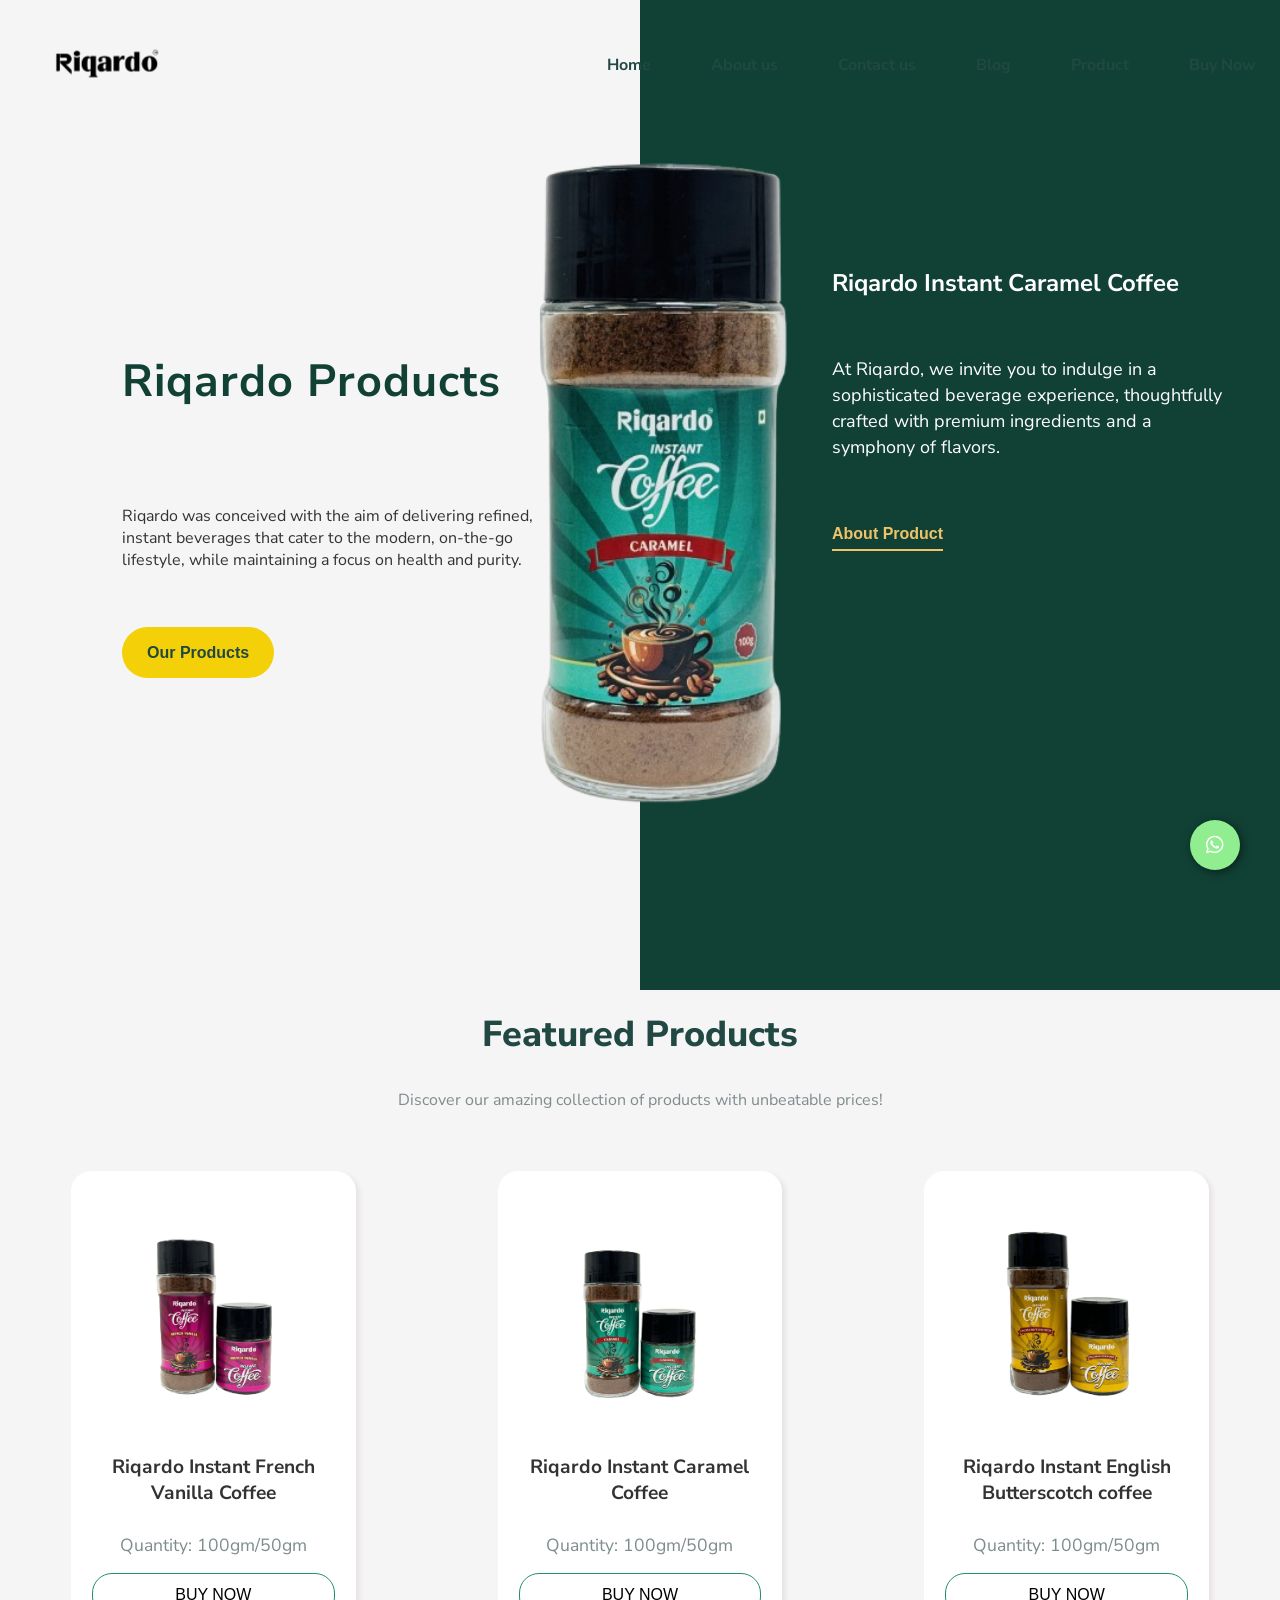
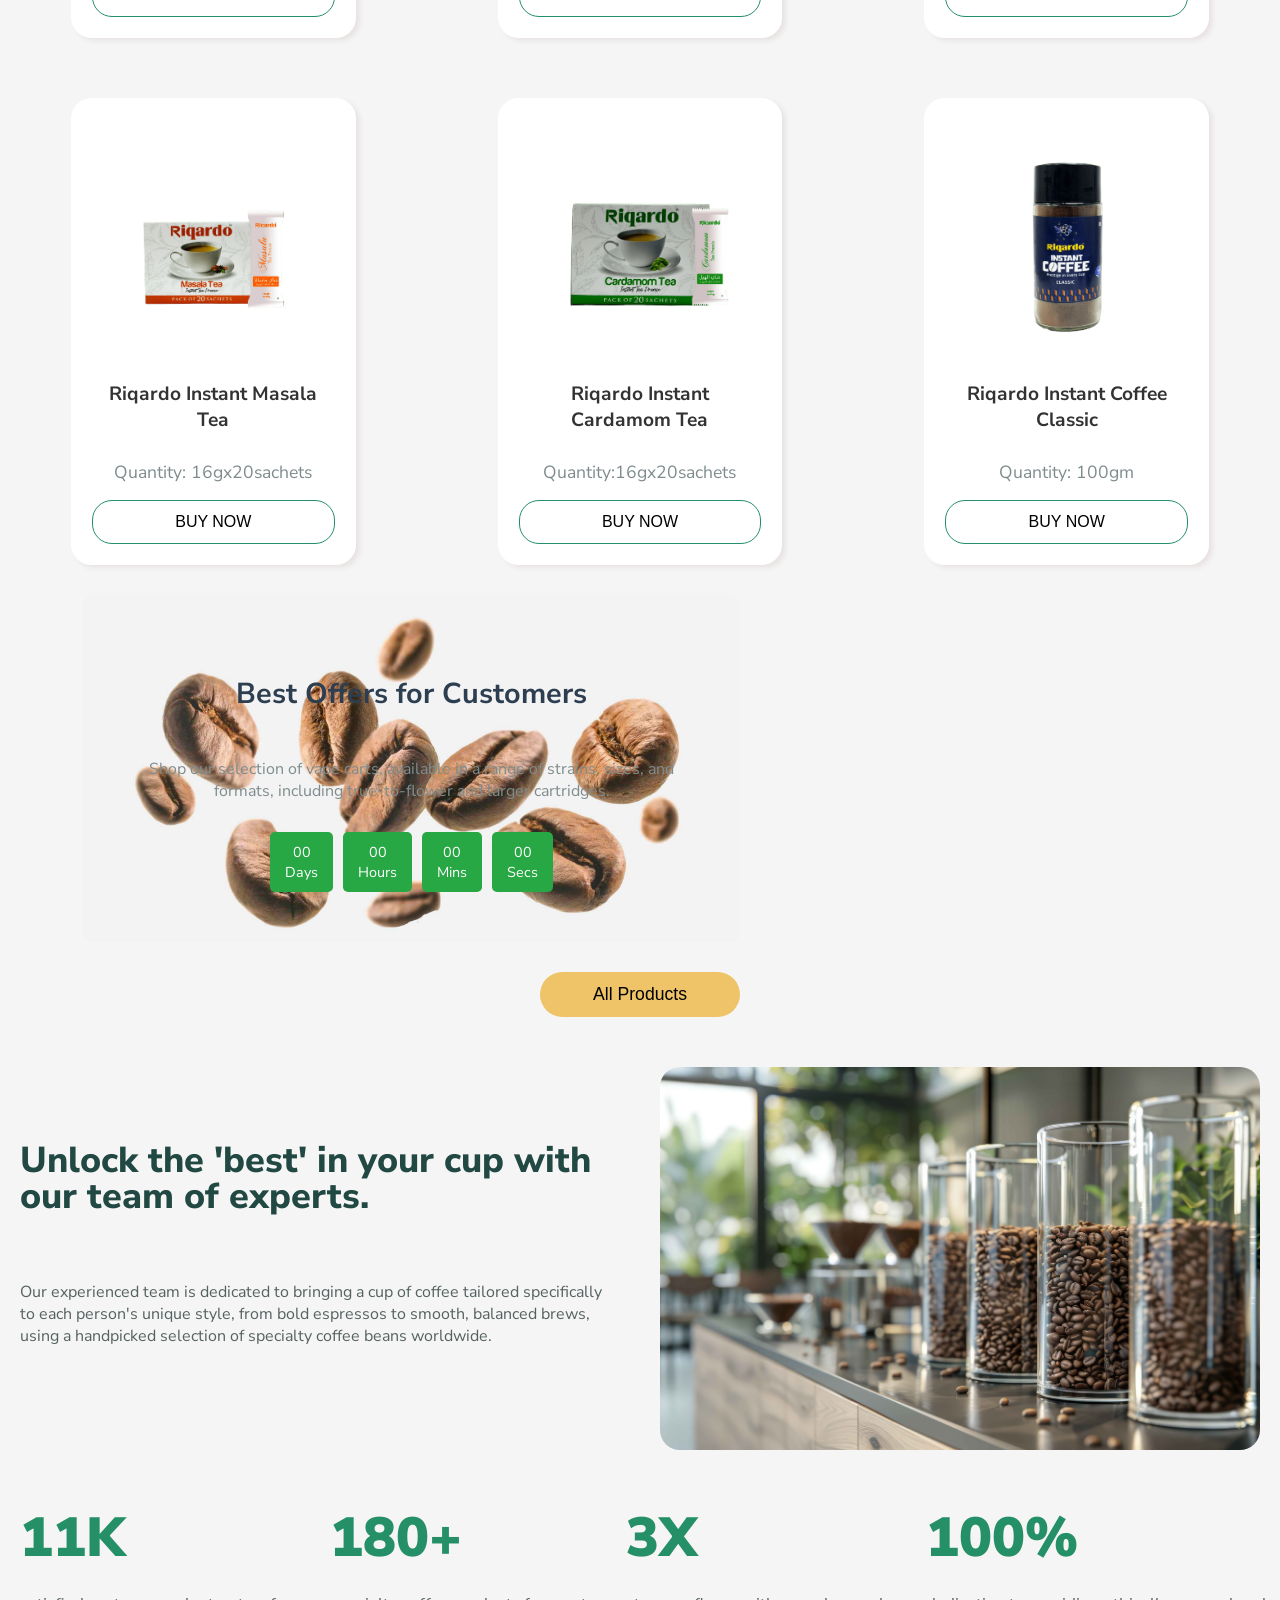
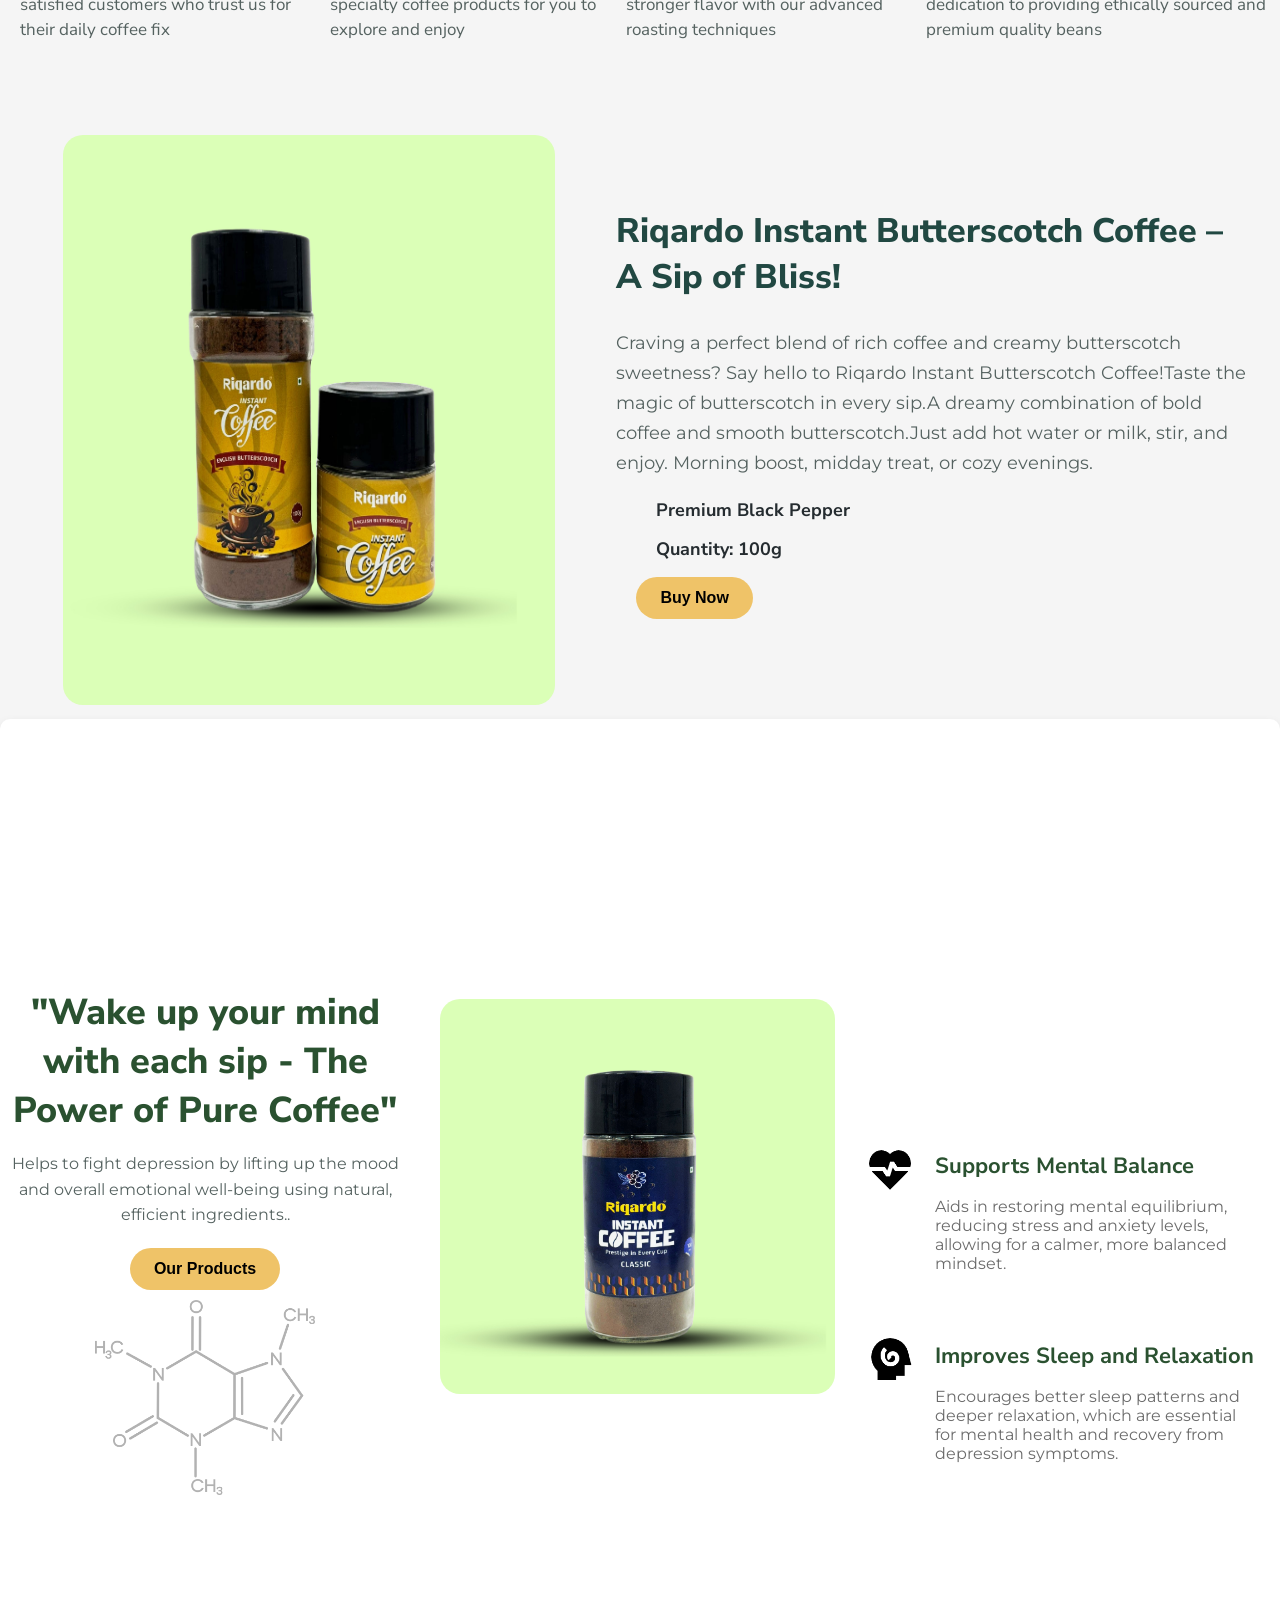
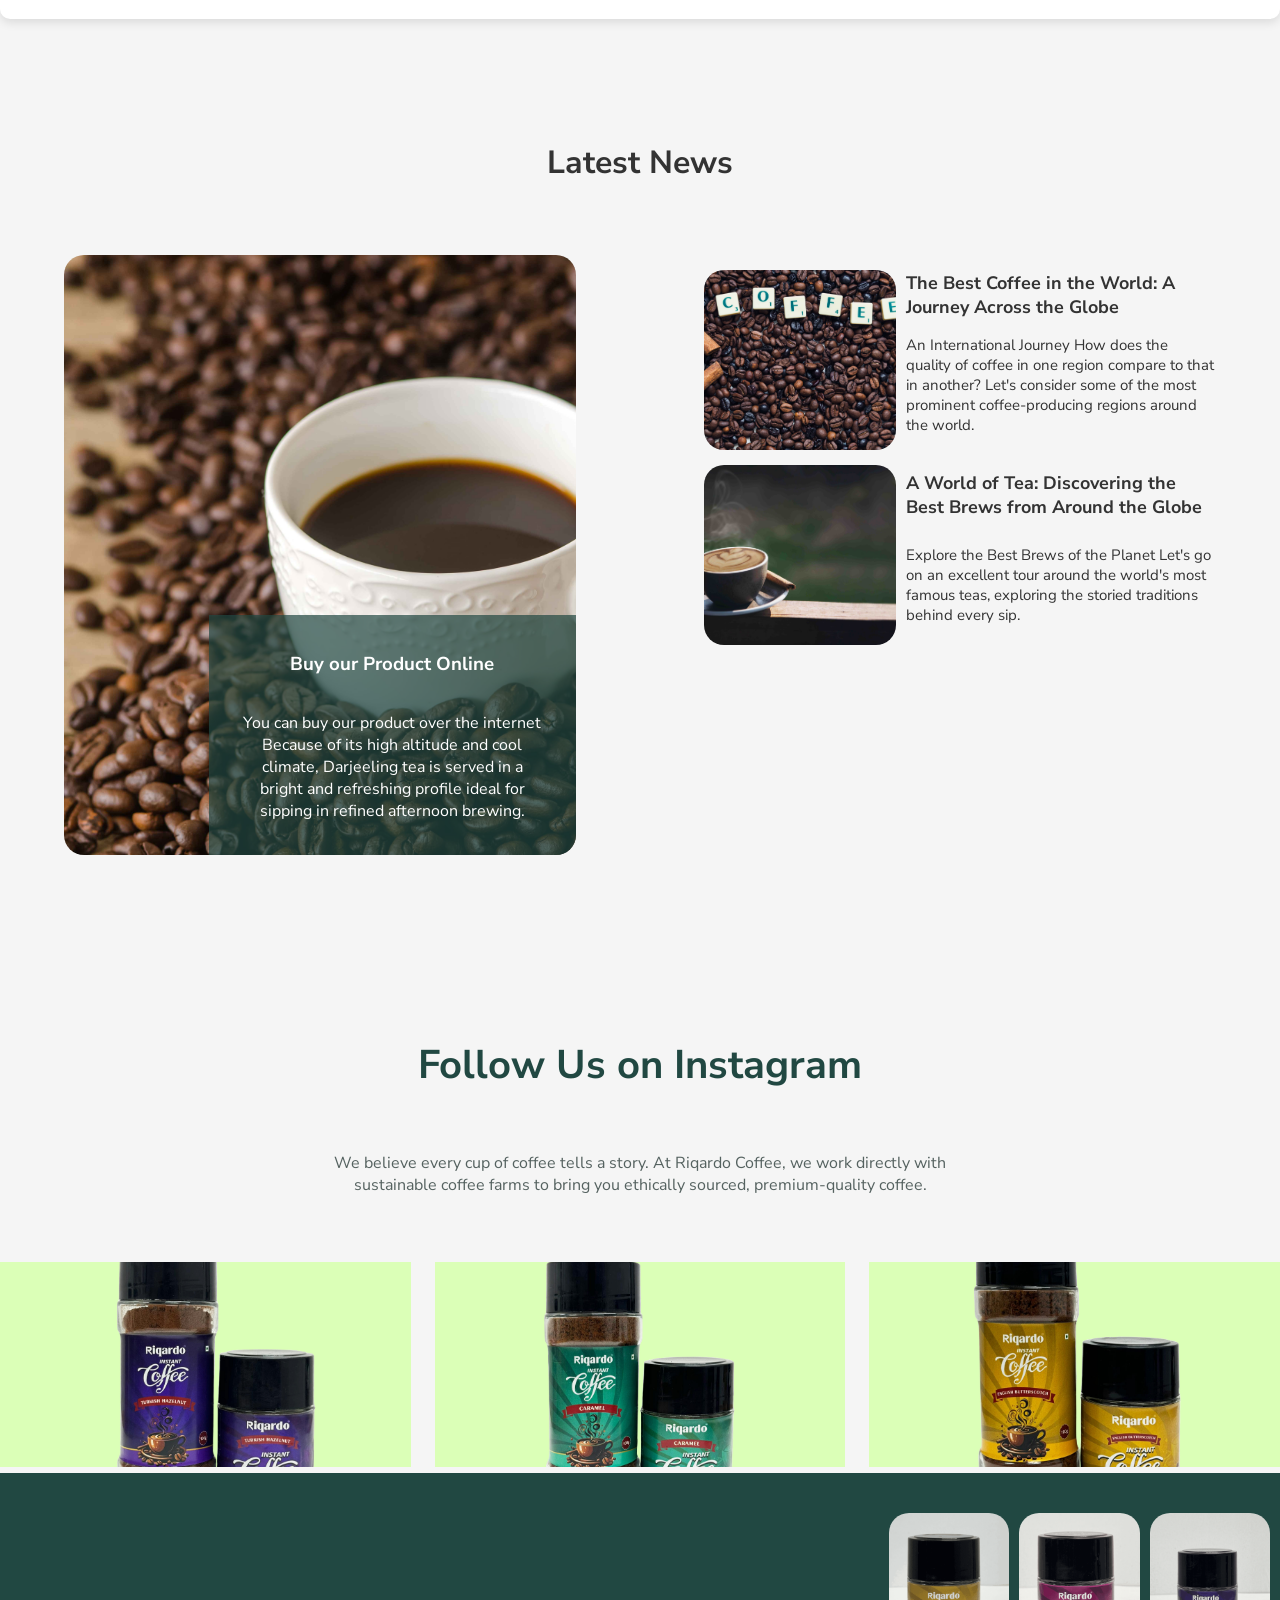
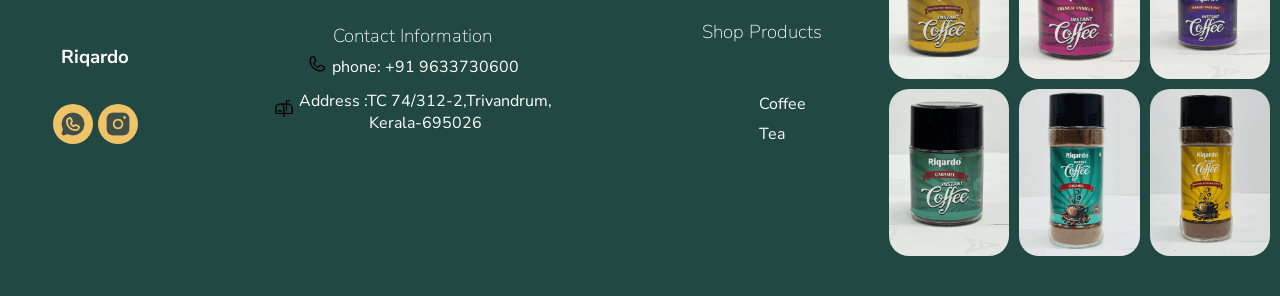
==== commit 6c59e948: "sitemap Added" ====
--- a/index.html
+++ b/index.html
@@ -58,7 +58,7 @@
             <a href="./blog.html" class="nav-link">Blog</a>
           </li>
           <li class="nav-item">
-            <a href="./product.html" class="nav-link">Products</a>
+            <a href="./product.html" class="nav-link">Product</a>
             <!-- <ul class="dropdown">
               <li><a href="#">Product1</a></li>
               <li><a href="#">Product2</a></li>
@@ -67,7 +67,7 @@
             </ul> -->
           </li>
           <li class="nav-item">
-            <a href="#" class="nav-link">Buy on Amazon</a>
+            <a href="#" class="nav-link">Buy Now</a>
           </li>
         </ul>
         <div class="hamburger">
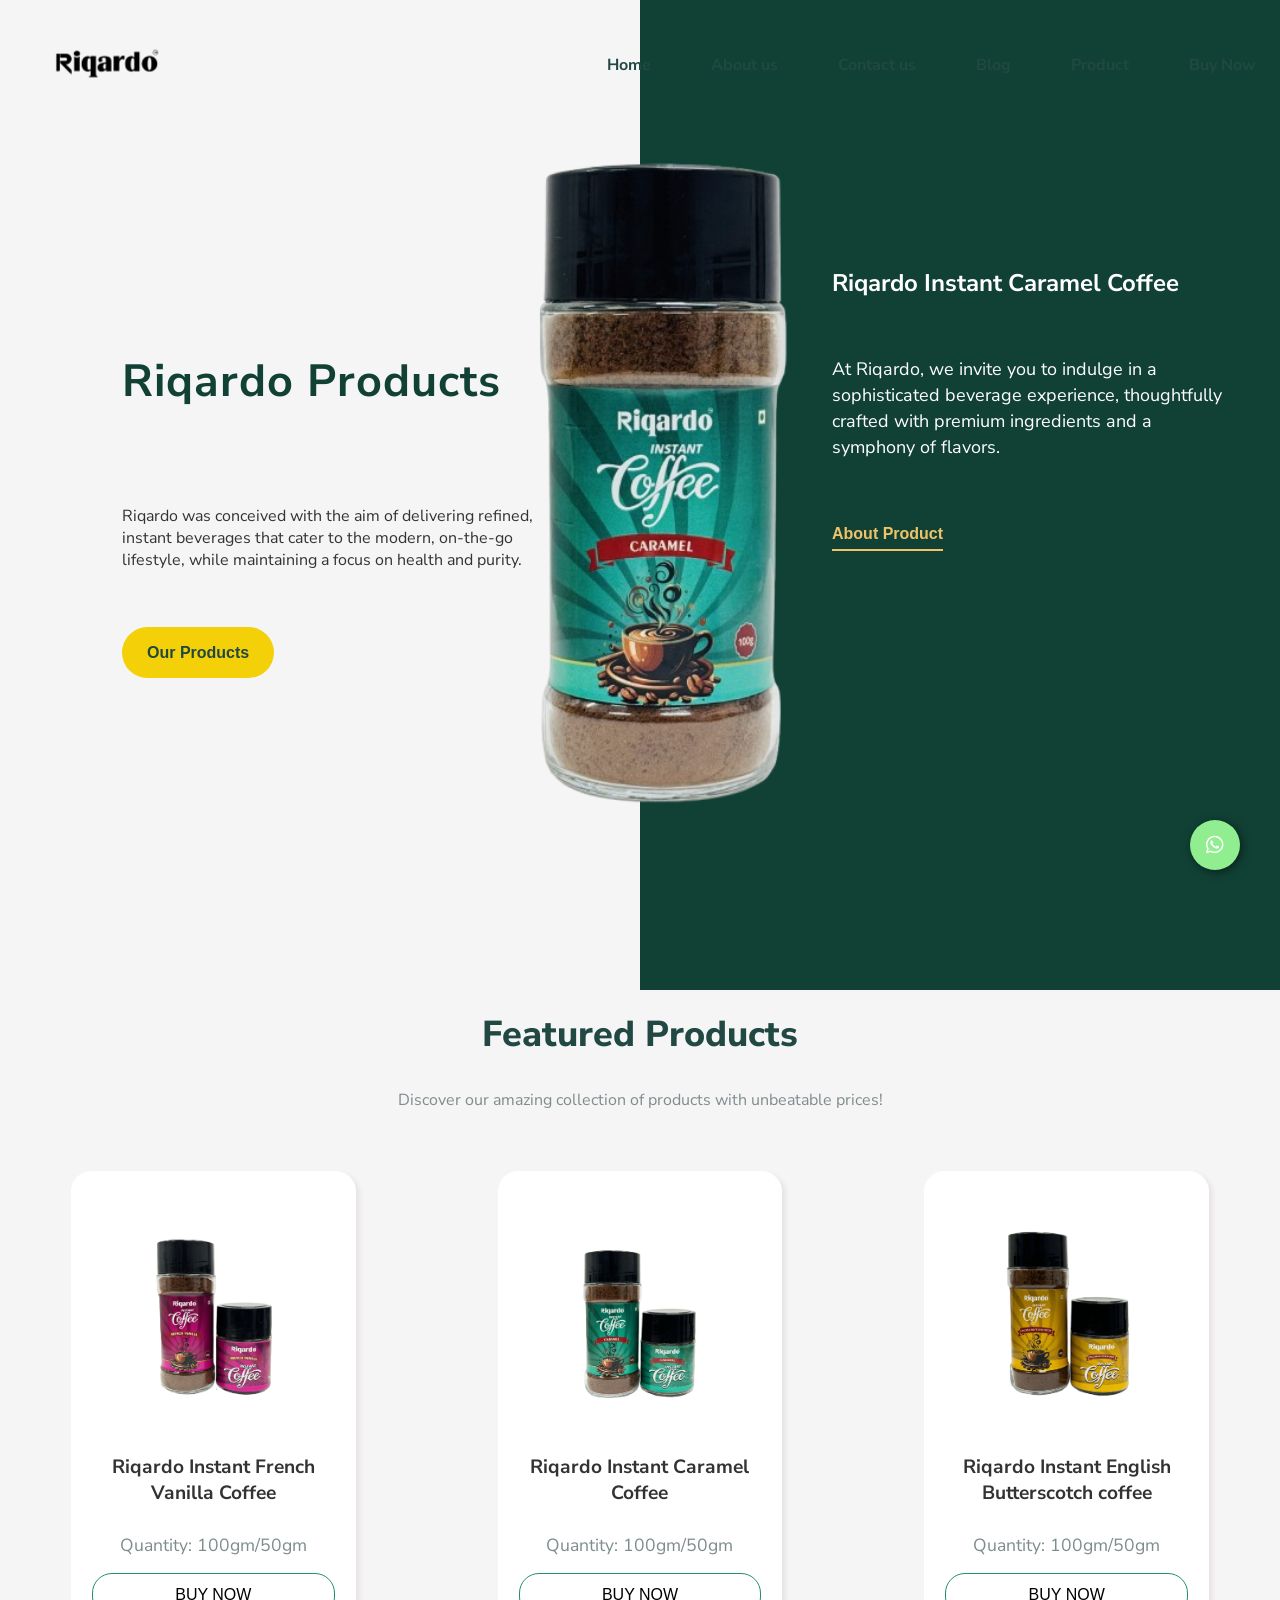
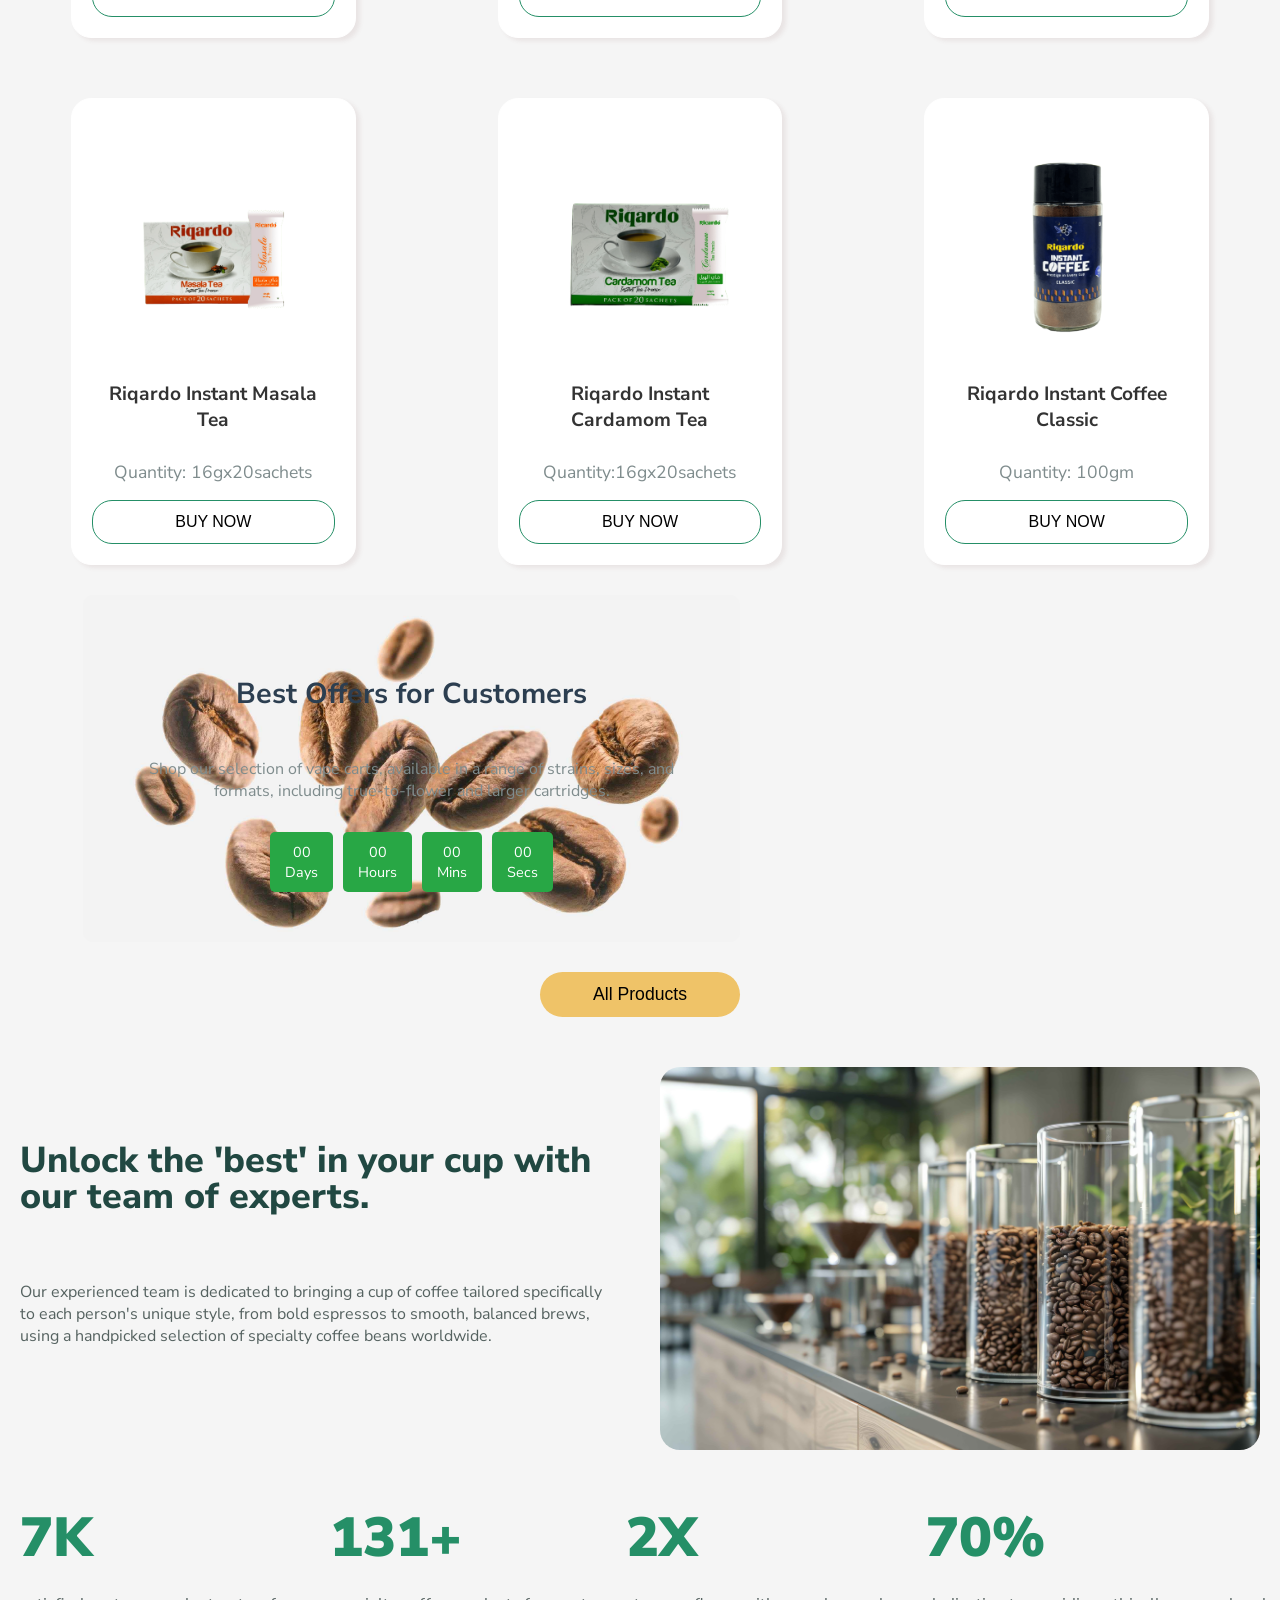
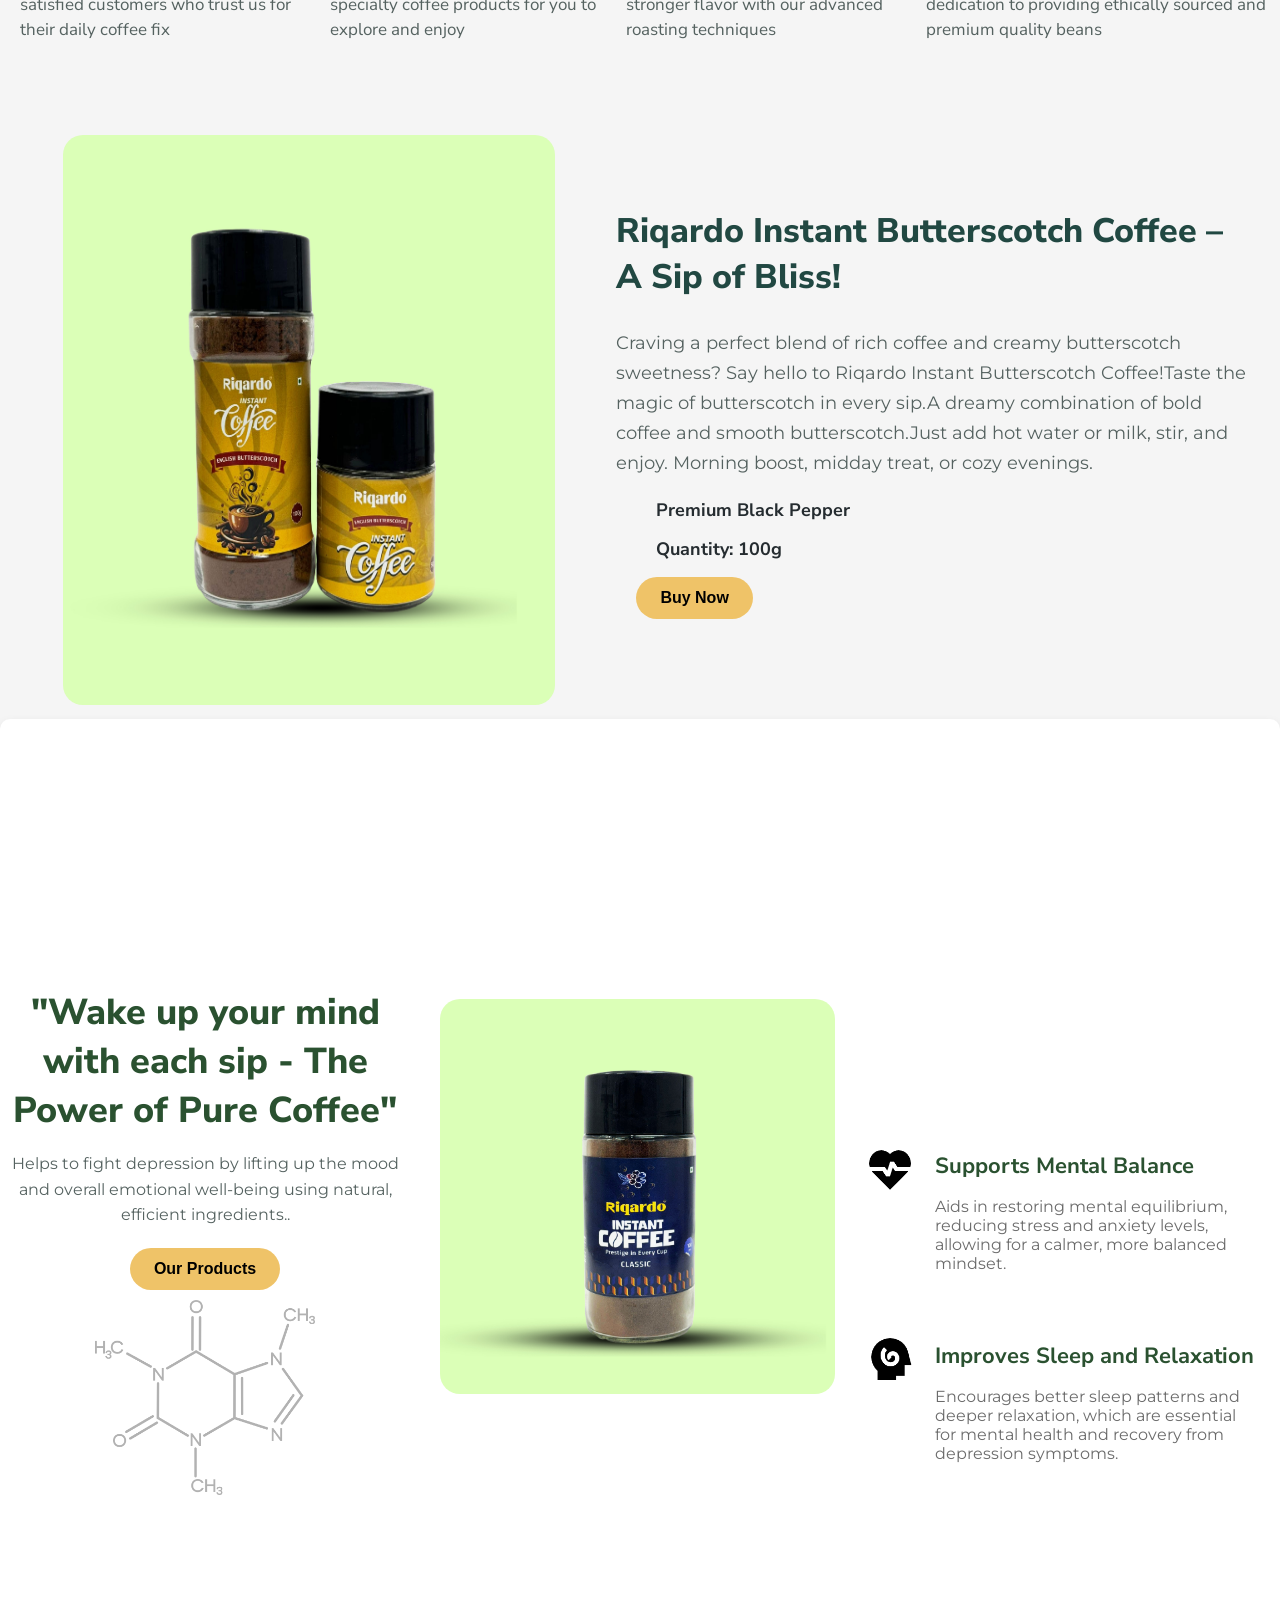
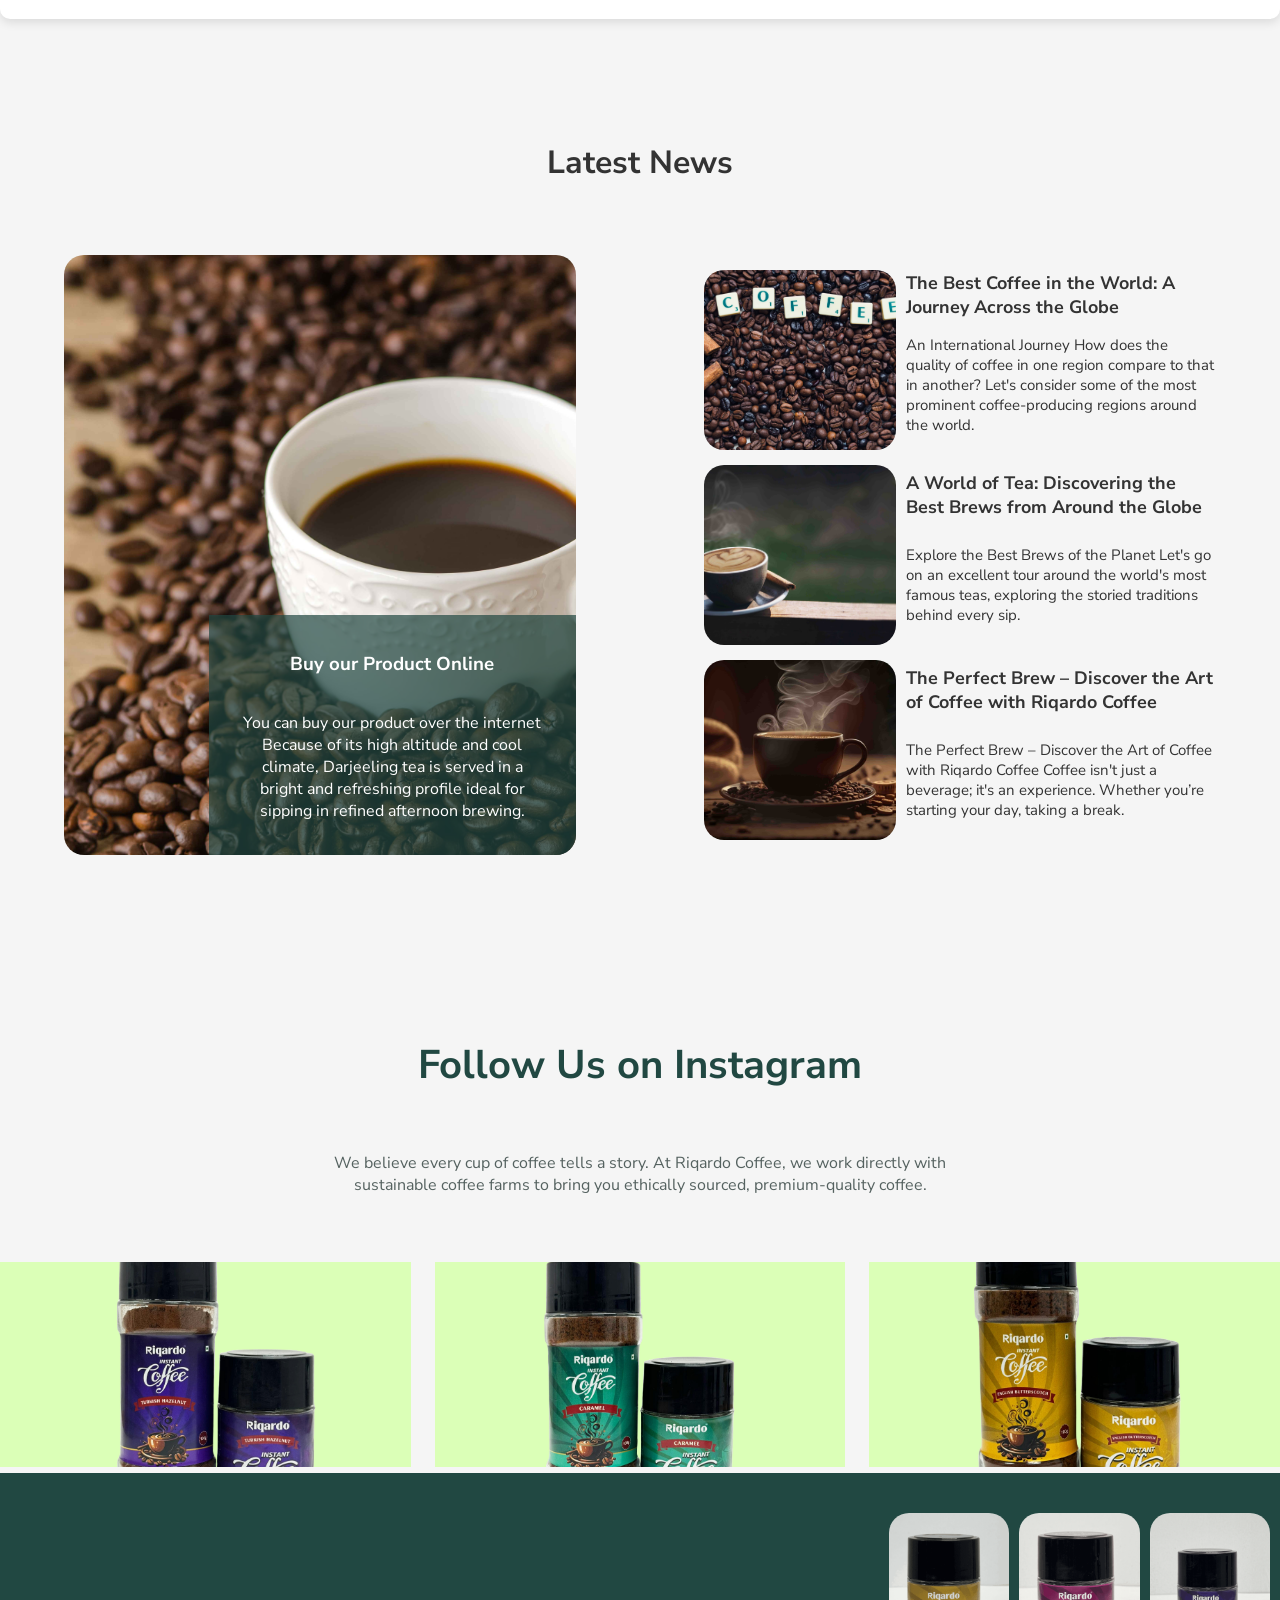
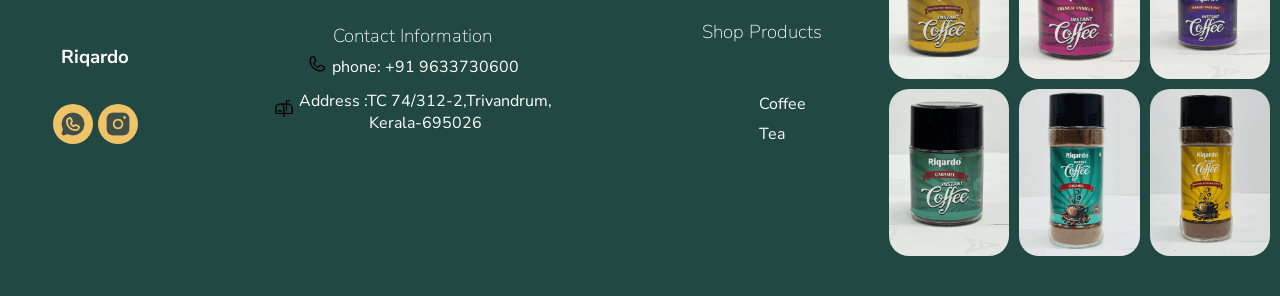
==== commit 351974b9: "console verification" ====
--- a/index.html
+++ b/index.html
@@ -1,6 +1,7 @@
 <!DOCTYPE html>
 <html lang="en">
   <head>
+    <meta name="google-site-verification" content="a42A9mHLE86YHWlLRloz94QJ1dUn6i8otWgPklJYvCA" />
     <meta charset="UTF-8" />
     <meta name="viewport" content="width=device-width, initial-scale=1.0" />
     <title>Shop Premium Coffee Beans | Organic, Fresh & Flavorful</title>
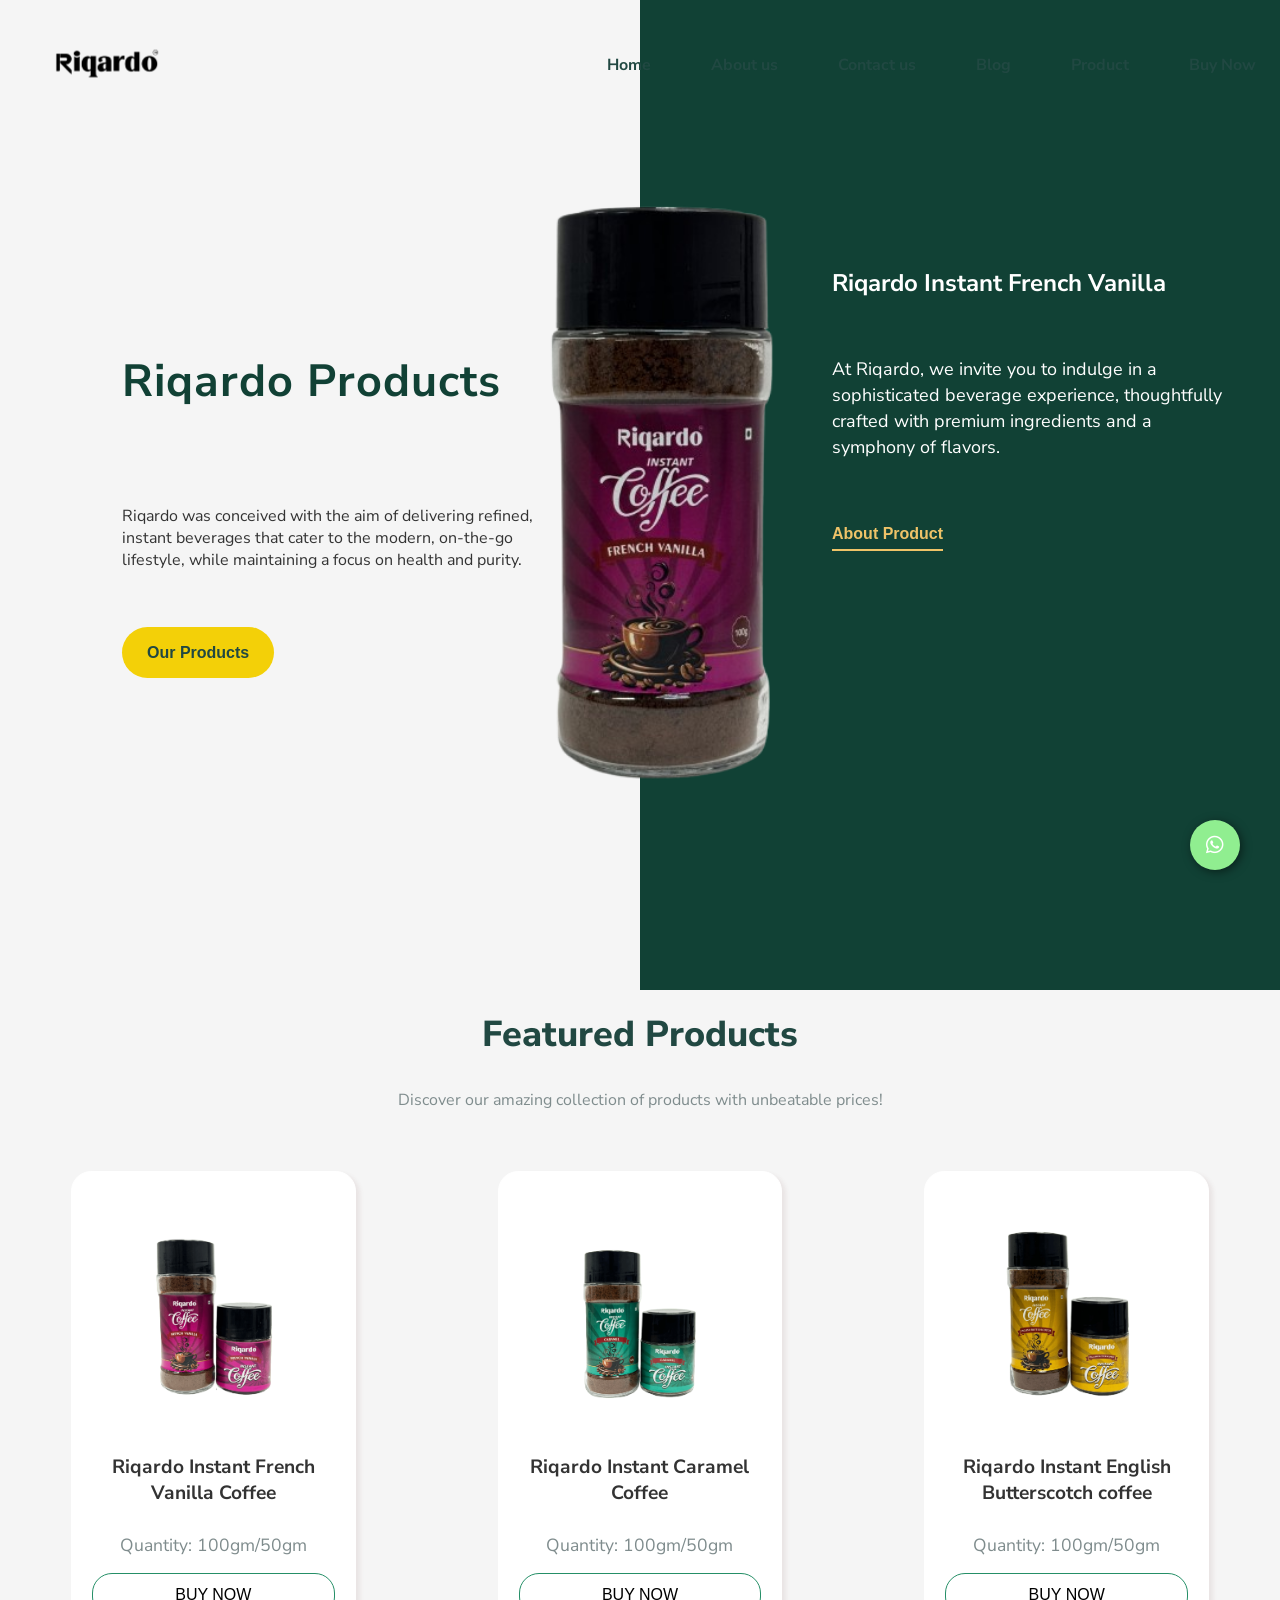
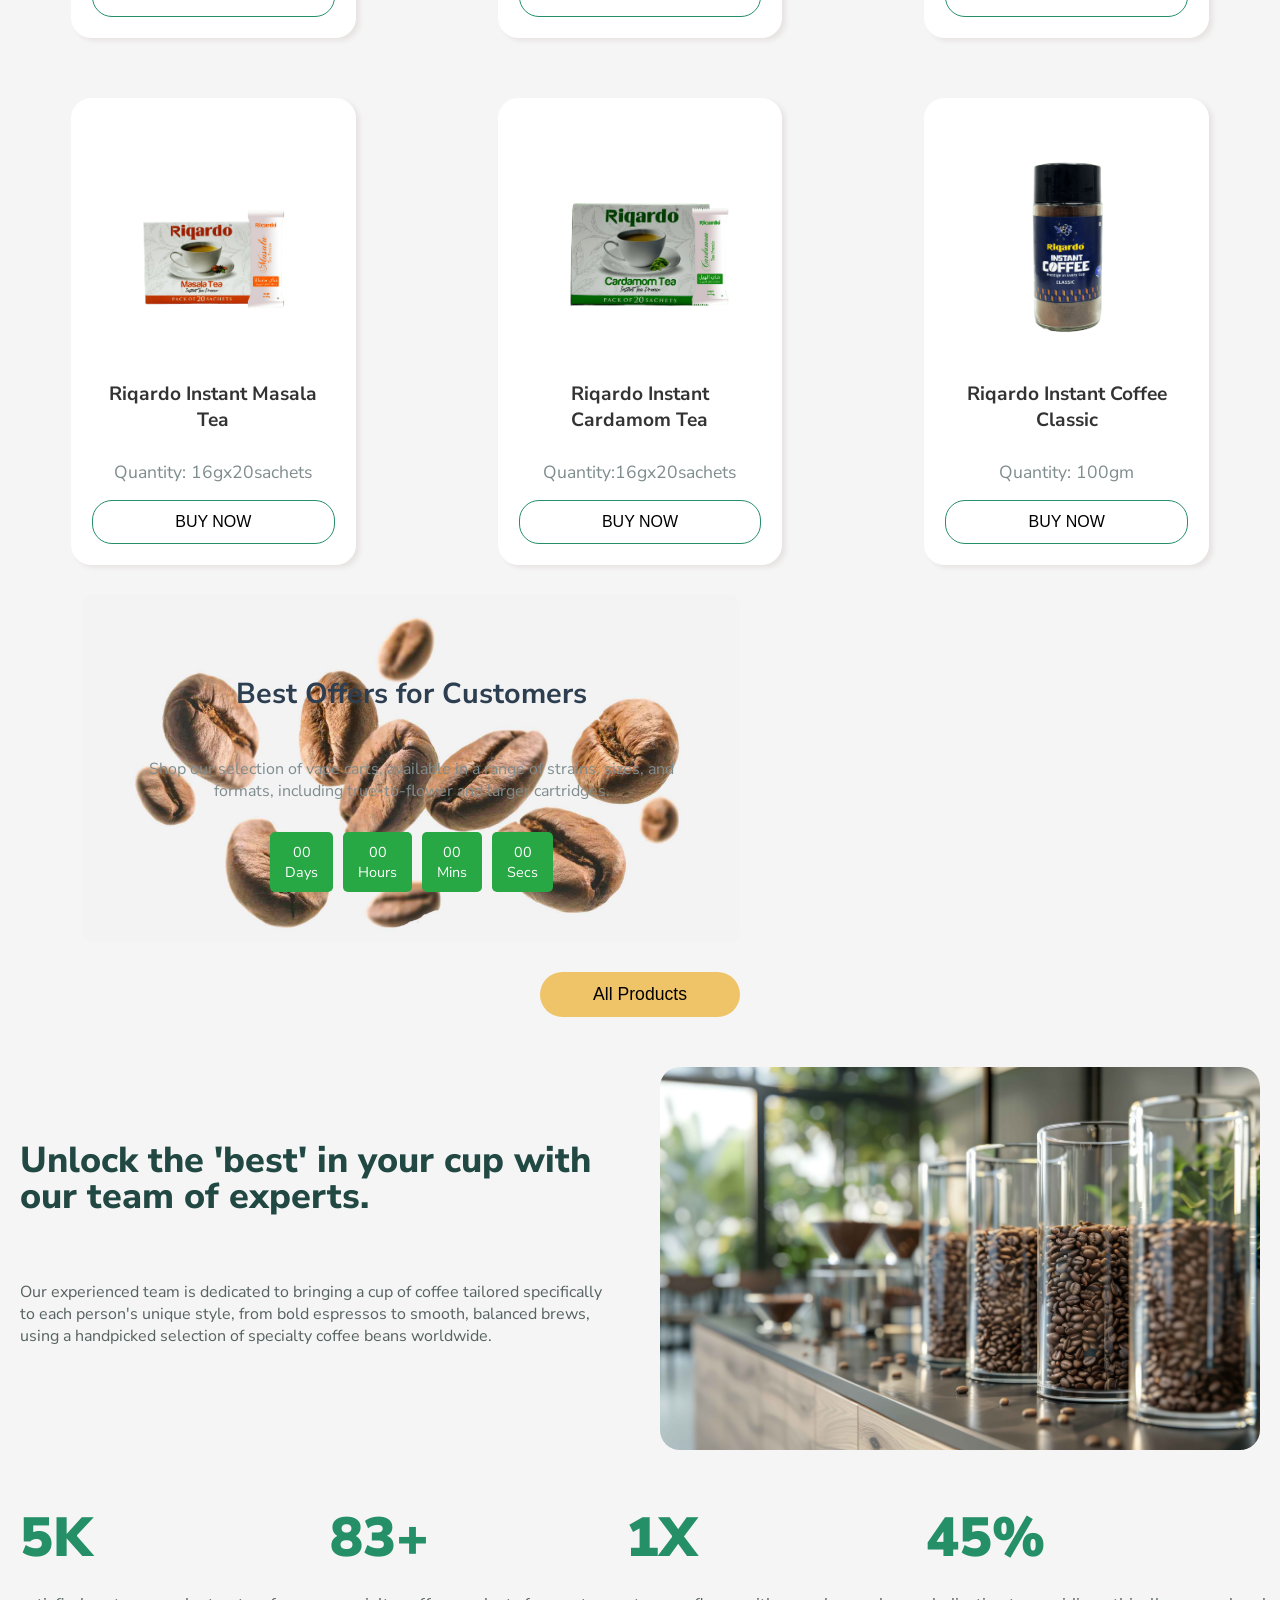
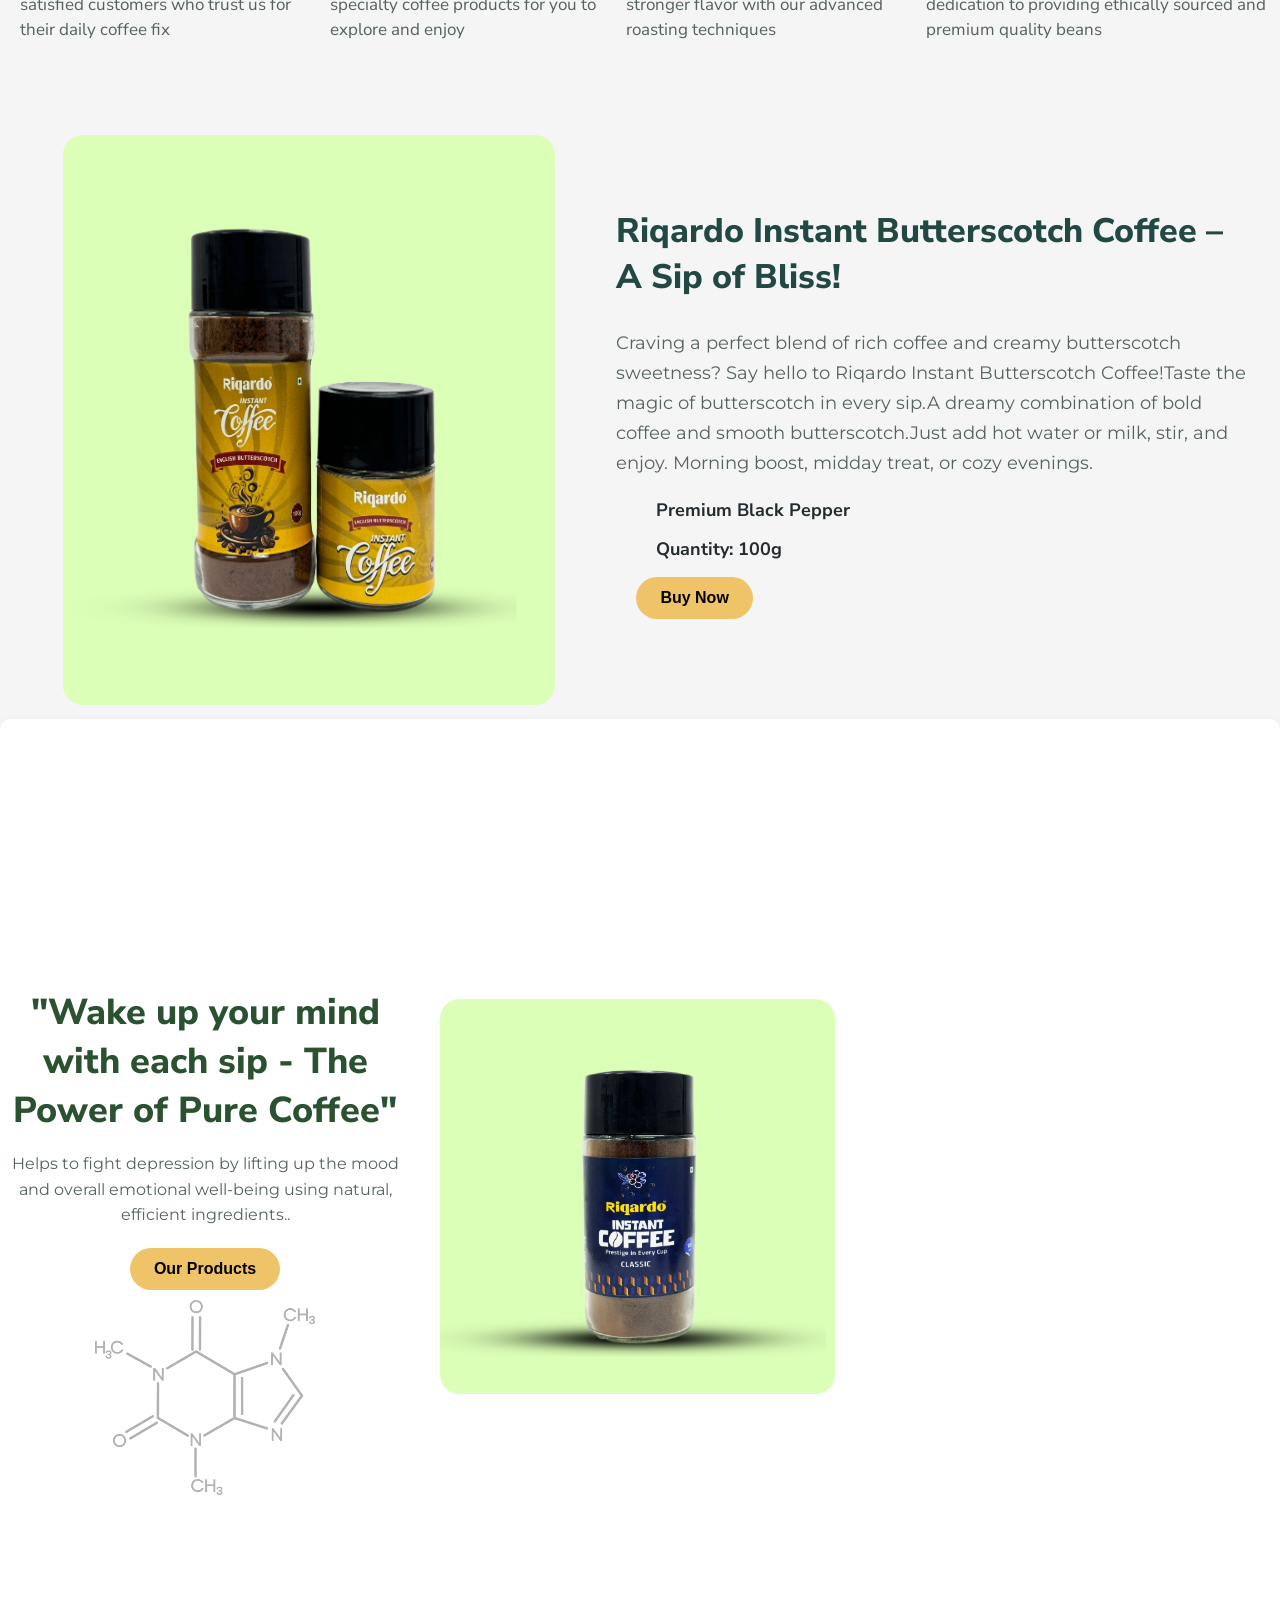
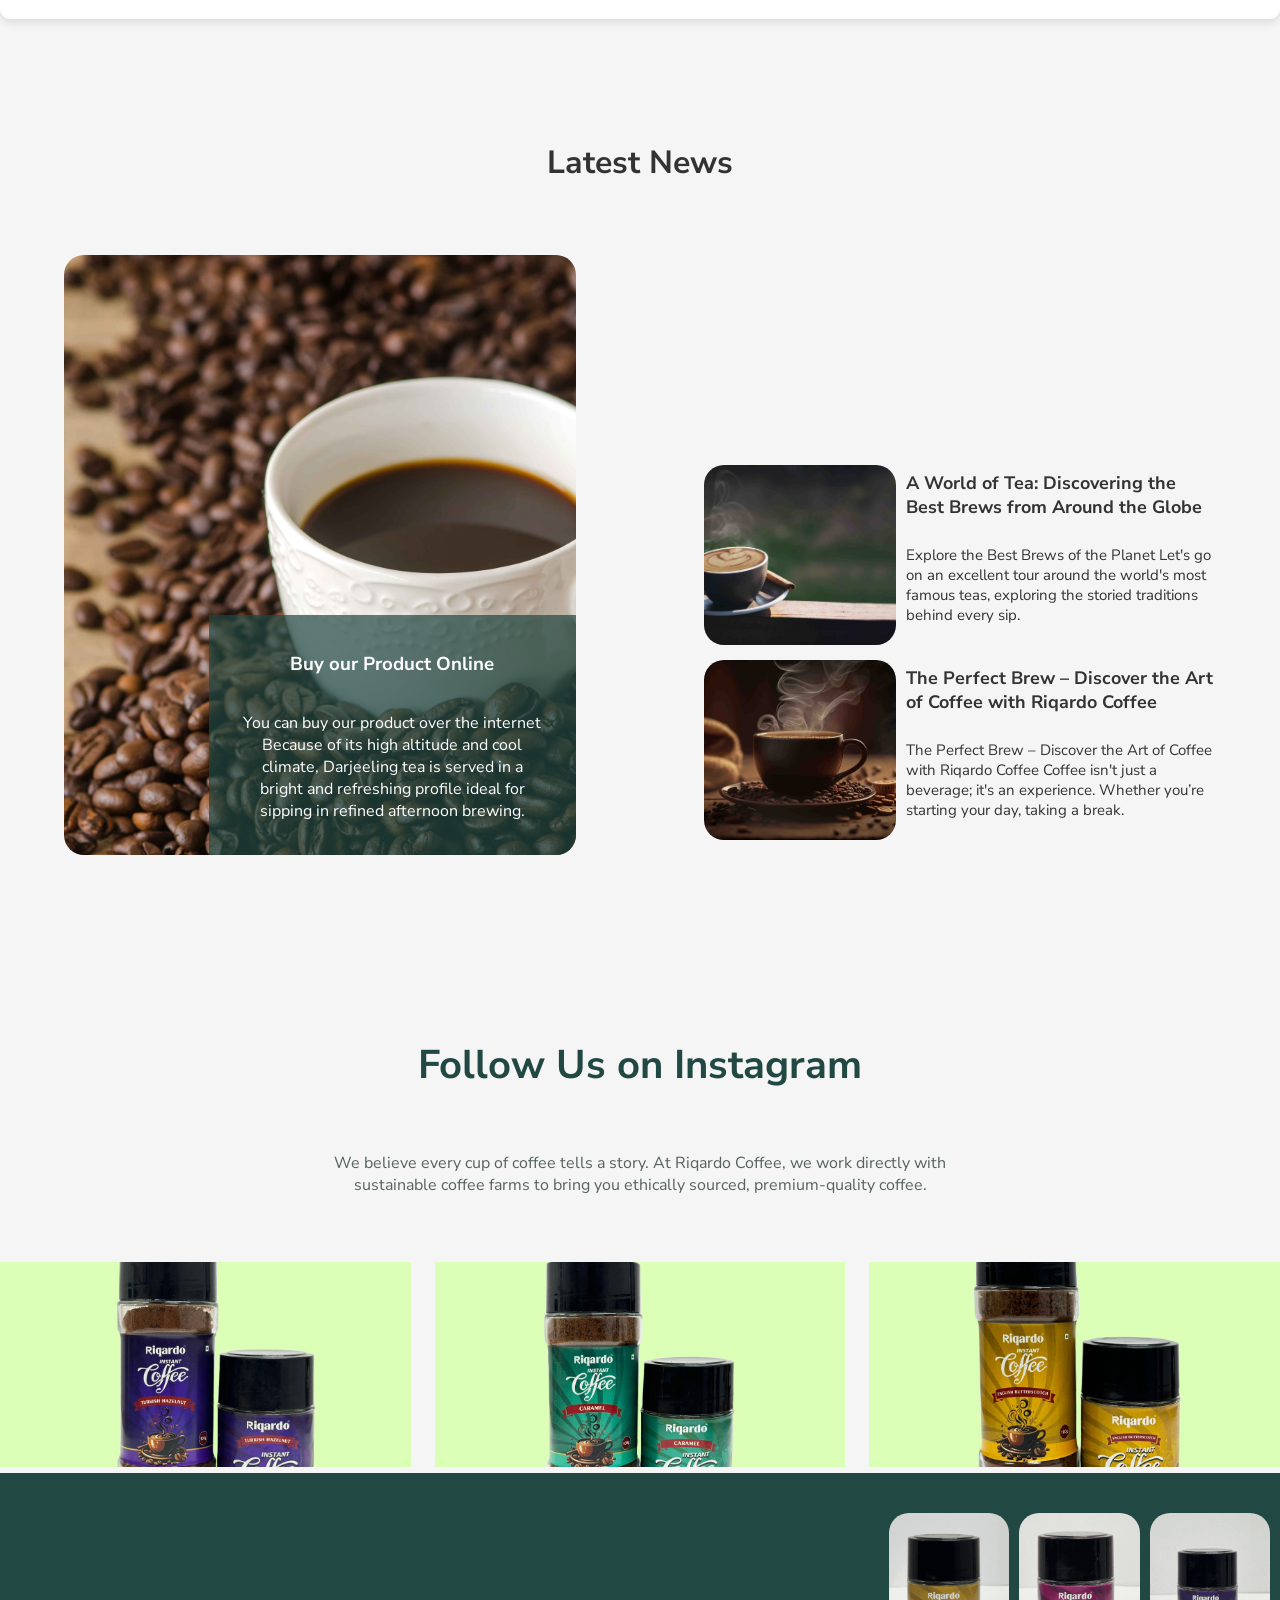
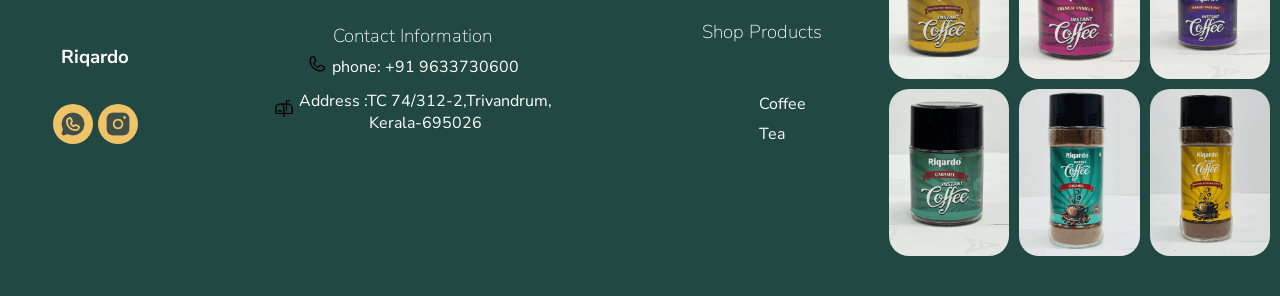
==== commit da7d7bad: "google tag added" ====
--- a/index.html
+++ b/index.html
@@ -1,6 +1,15 @@
 <!DOCTYPE html>
 <html lang="en">
   <head>
+    <!-- Google tag (gtag.js) -->
+<script async src="https://www.googletagmanager.com/gtag/js?id=G-PD541QNZSH"></script>
+<script>
+  window.dataLayer = window.dataLayer || [];
+  function gtag(){dataLayer.push(arguments);}
+  gtag('js', new Date());
+
+  gtag('config', 'G-PD541QNZSH');
+</script>
     <meta name="google-site-verification" content="a42A9mHLE86YHWlLRloz94QJ1dUn6i8otWgPklJYvCA" />
     <meta charset="UTF-8" />
     <meta name="viewport" content="width=device-width, initial-scale=1.0" />
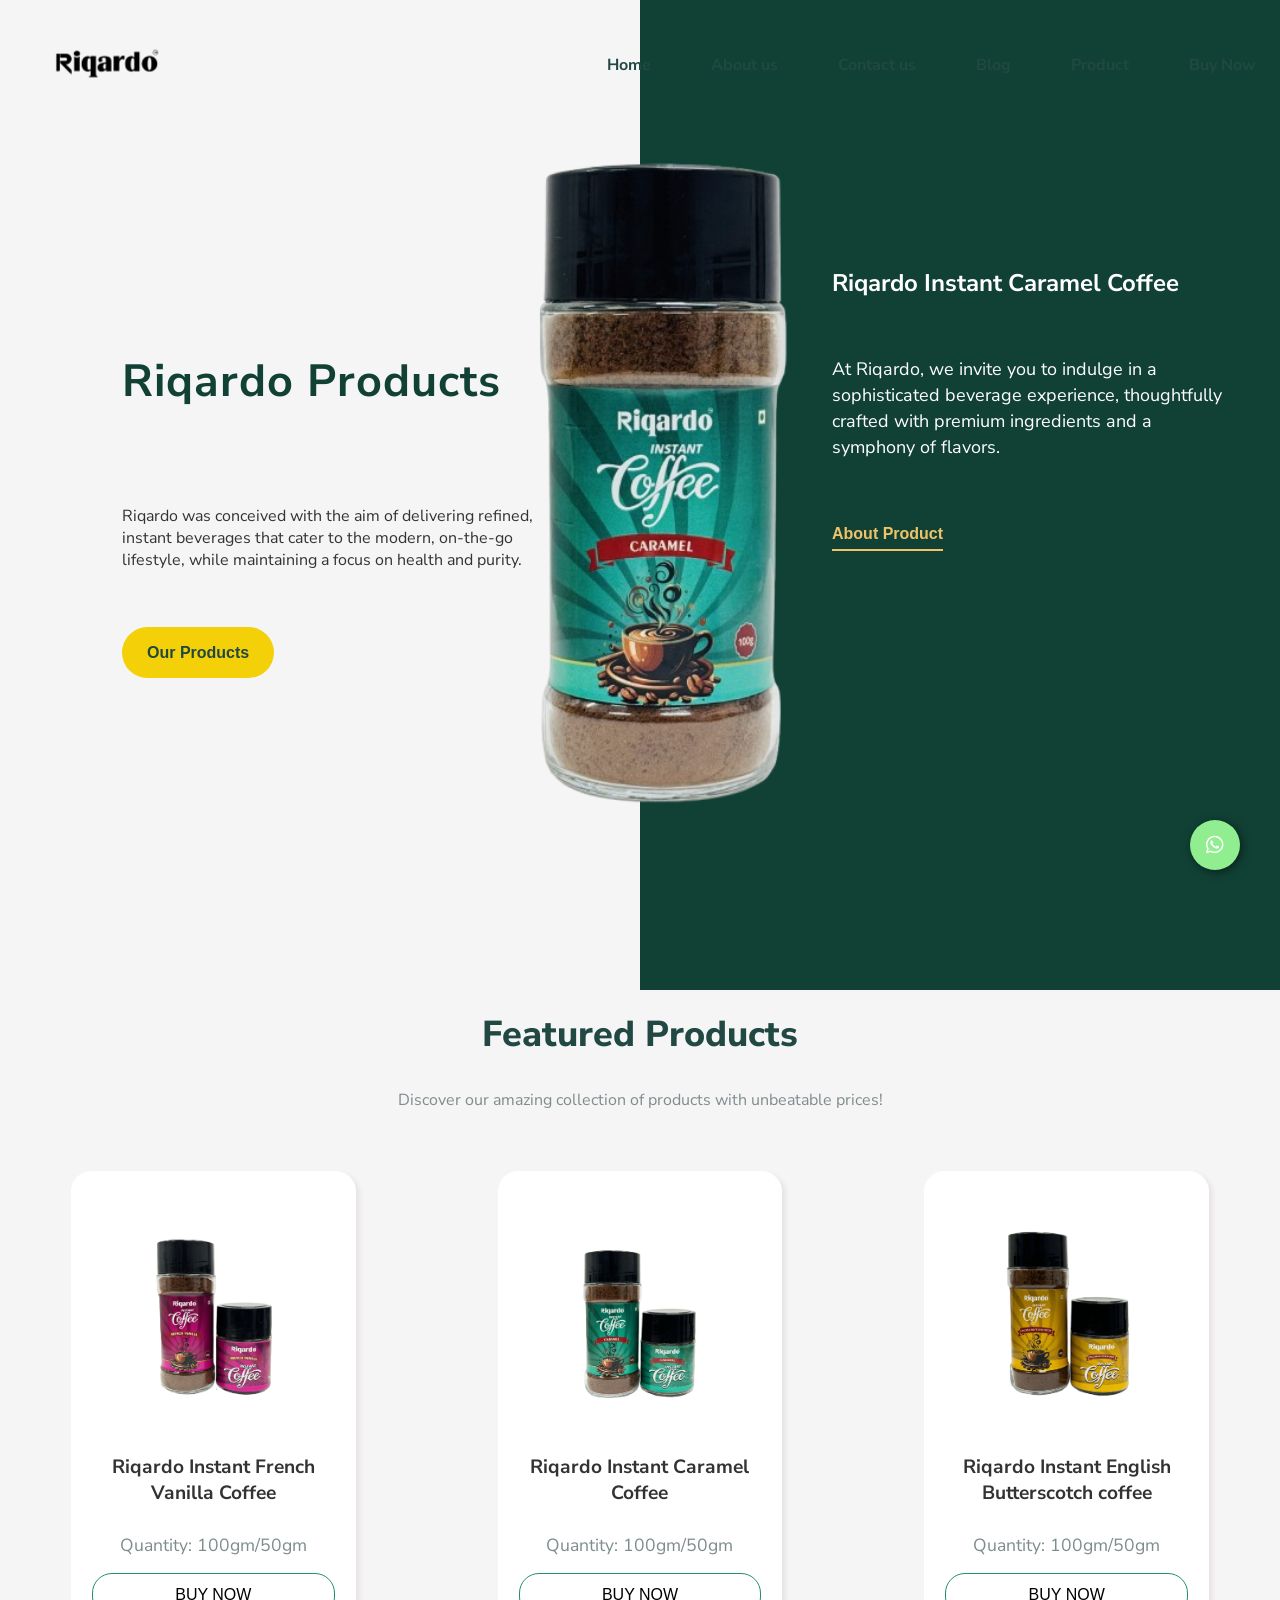
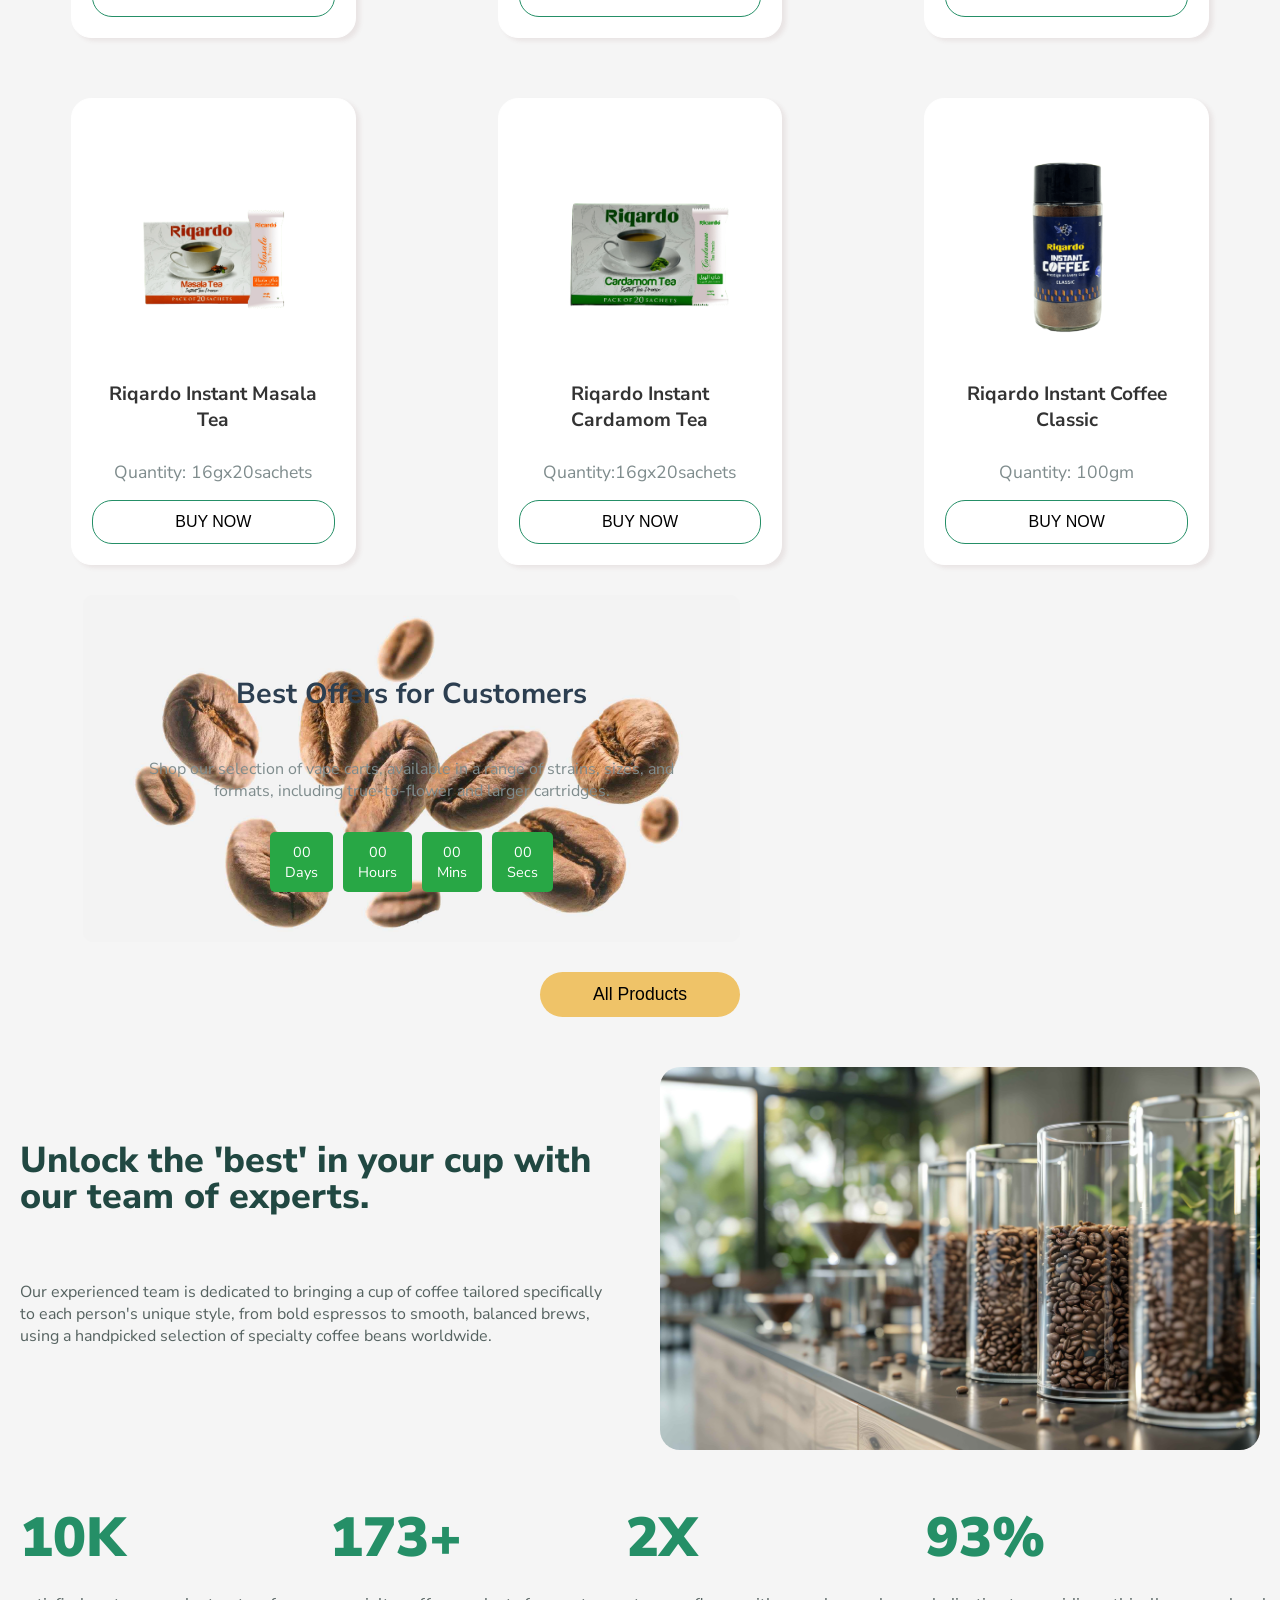
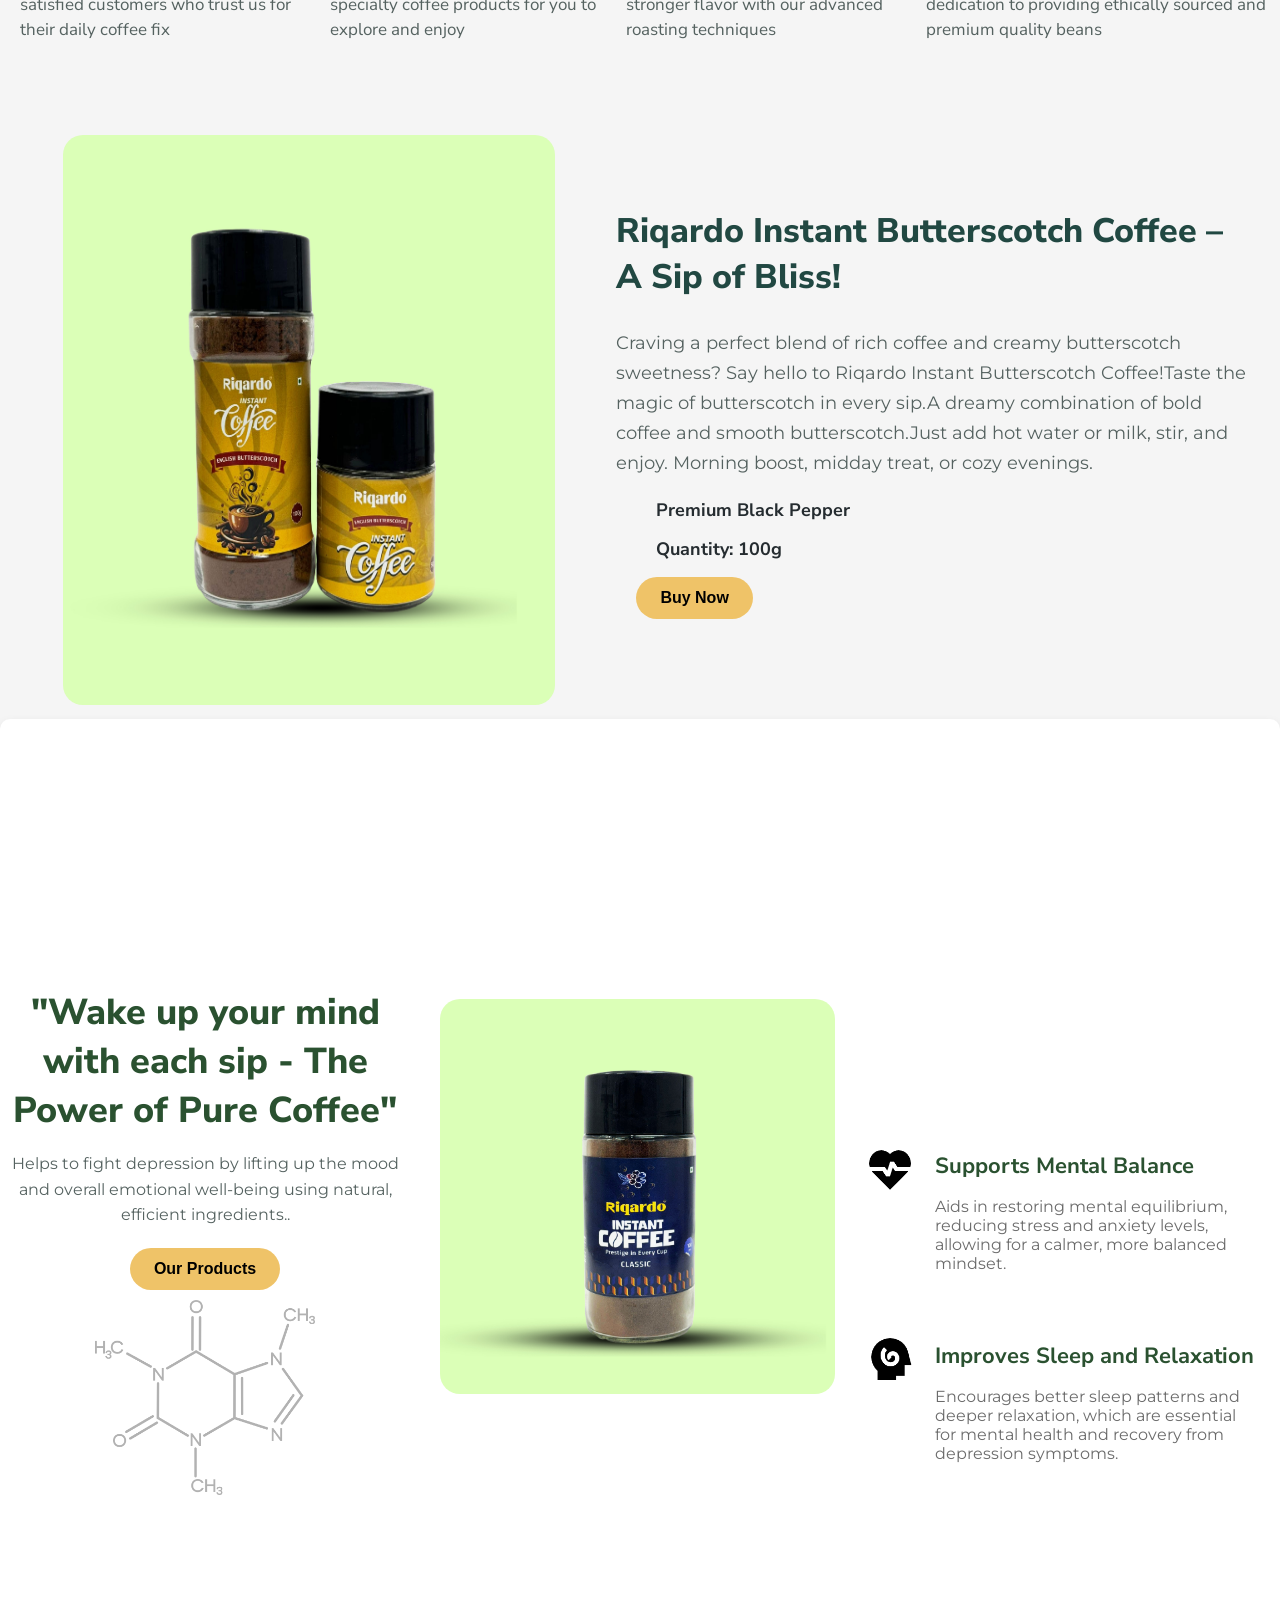
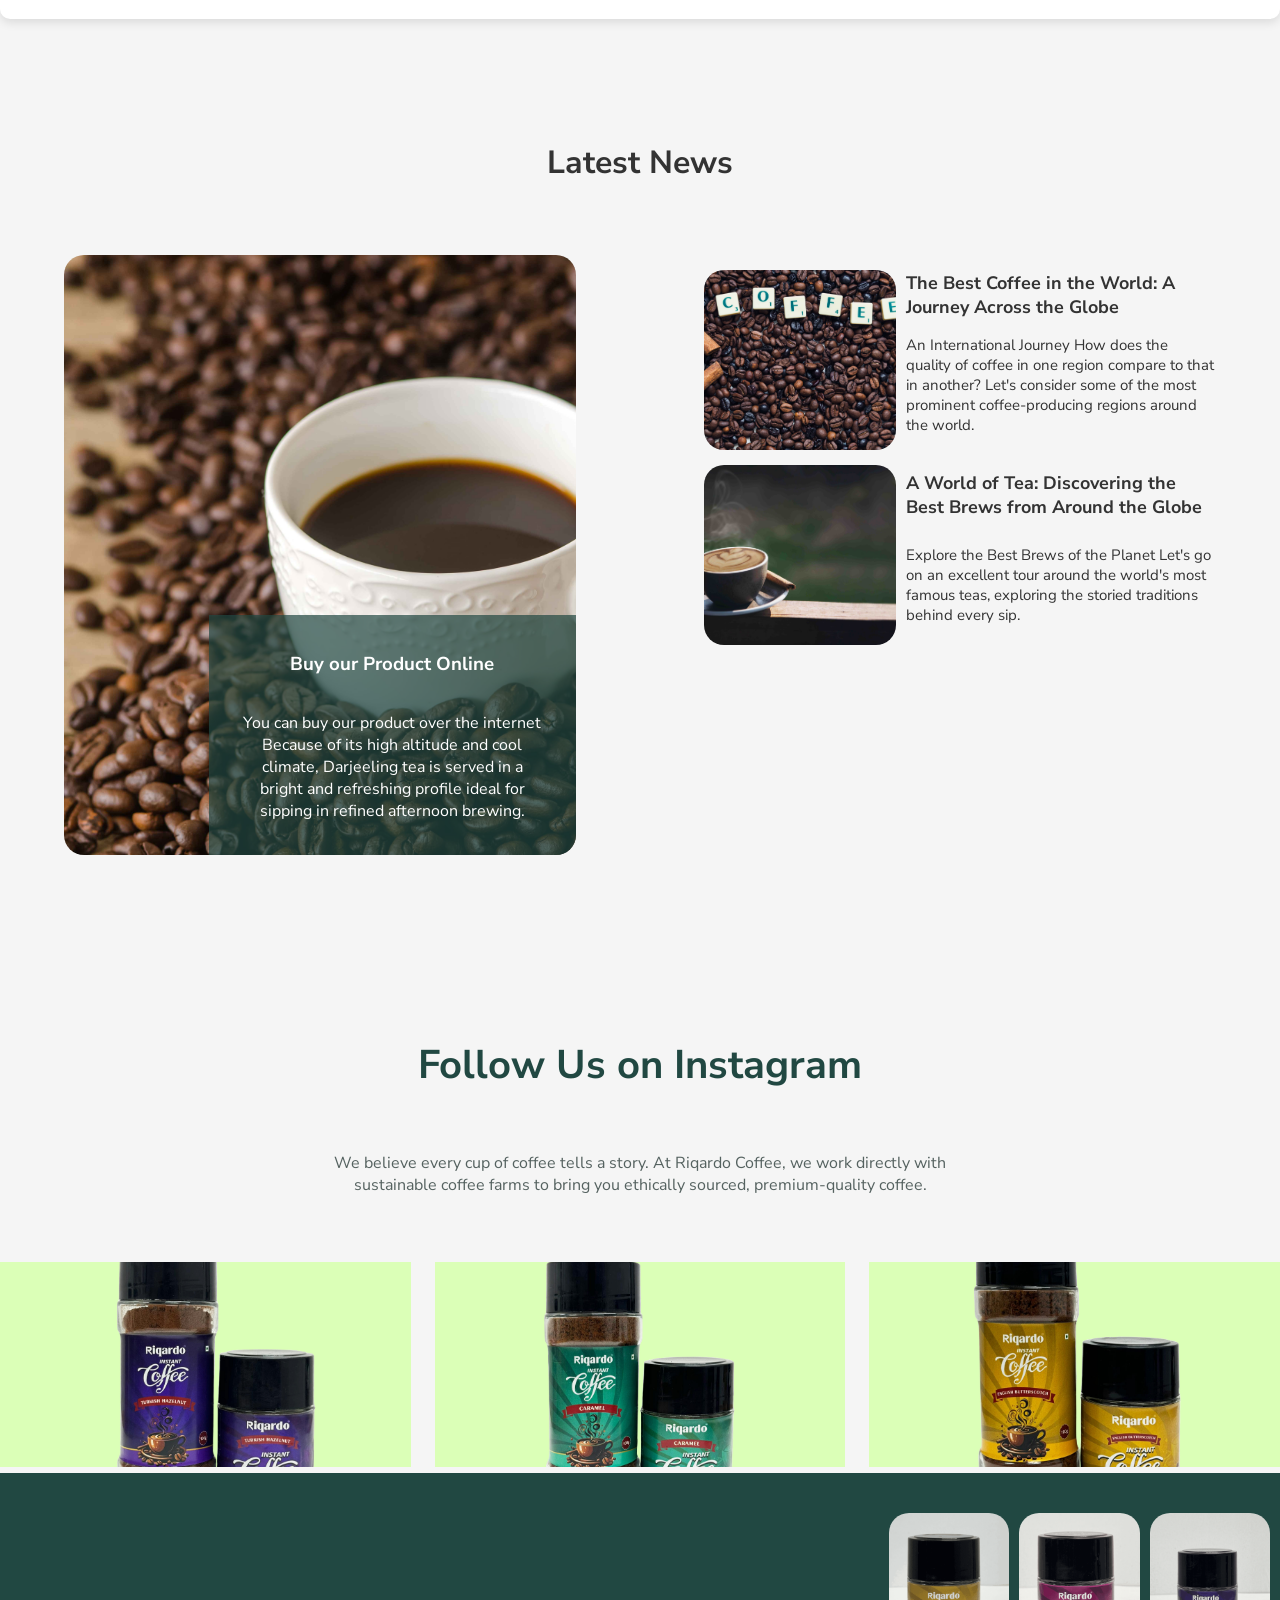
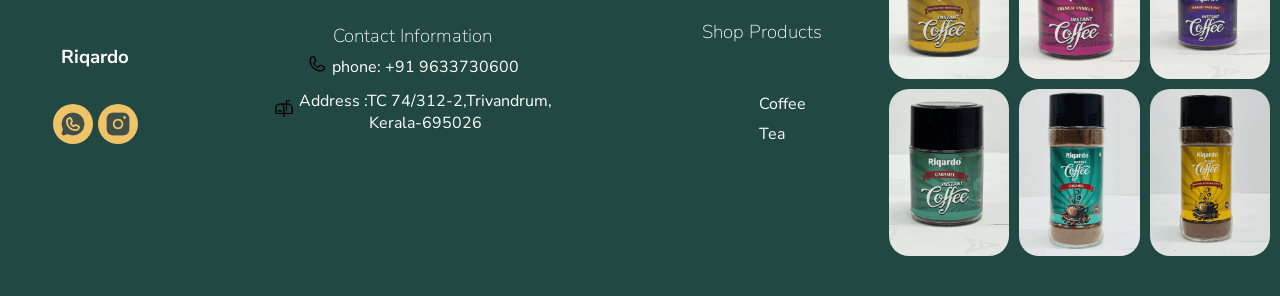
==== commit c4572804: "shema added" ====
--- a/index.html
+++ b/index.html
@@ -44,8 +44,11 @@
     <meta name="robots" content="index, follow" />
     <link rel="canonical" href="https://riqardoproducts.com/" />
     <link href="https://cdnjs.cloudflare.com/ajax/libs/font-awesome/6.0.0/css/all.min.css" rel="stylesheet">
+    <head>
+  
+      <title>Shop Premium Coffee Beans | Organic, Fresh & Flavorful</title>
   </head>
-
+  
   <body>
     <header>
       <nav class="navbar" id="nav">
@@ -641,4 +644,199 @@
       window.open(whatsappLink, "_blank");
     }
   </script>
-</html>
+ <!-- SEO Structured Data -->
+<script type="application/ld+json">
+{
+  "@context": "https://schema.org",
+  "@graph": [
+    {
+      "@type": "Organization",
+      "@id": "https://riqardoproducts.com/#organization",
+      "name": "Riqardo Products",
+      "url": "https://riqardoproducts.com/",
+      "logo": {
+        "@type": "ImageObject",
+        "url": "https://riqardoproducts.com/images/Riqardo-01.png"
+      },
+      "telephone": "+91 9633730600",
+      "address": {
+        "@type": "PostalAddress",
+        "streetAddress": "TC 74/312-2",
+        "addressLocality": "Trivandrum",
+        "addressRegion": "Kerala",
+        "postalCode": "695026",
+        "addressCountry": "IN"
+      },
+      "sameAs": [
+        "https://www.instagram.com/riqardo_products/"
+      ]
+    },
+
+    {
+      "@type": "WebSite",
+      "@id": "https://riqardoproducts.com/#website",
+      "url": "https://riqardoproducts.com/",
+      "name": "Riqardo Products",
+      "publisher": {
+        "@id": "https://riqardoproducts.com/#organization"
+      },
+      "inLanguage": "en"
+    },
+
+    {
+      "@type": "WebPage",
+      "@id": "https://riqardoproducts.com/#webpage",
+      "url": "https://riqardoproducts.com/",
+      "name": "Riqardo Products | Premium Coffee and Tea",
+      "description": "Discover Riqardo's collection of instant coffee and tea products, including French Vanilla, Caramel, English Butterscotch, Masala Tea, Cardamom Tea and Classic Coffee.",
+      "isPartOf": {
+        "@id": "https://riqardoproducts.com/#website"
+      },
+      "about": {
+        "@id": "https://riqardoproducts.com/#organization"
+      },
+      "inLanguage": "en"
+    },
+
+    {
+      "@type": "ItemList",
+      "@id": "https://riqardoproducts.com/#products",
+      "name": "Riqardo Featured Products",
+      "numberOfItems": 6,
+      "itemListElement": [
+        {
+          "@type": "ListItem",
+          "position": 1,
+          "item": {
+            "@type": "Product",
+            "name": "Riqardo Instant French Vanilla Coffee",
+            "image": "https://riqardoproducts.com/images/p1.png",
+            "description": "Riqardo Instant French Vanilla Coffee",
+            "brand": {
+              "@type": "Brand",
+              "name": "Riqardo"
+            },
+            "offers": {
+              "@type": "Offer",
+              "url": "https://riqardoproducts.com/product.html",
+              "price": "399",
+              "priceCurrency": "INR",
+              "availability": "https://schema.org/InStock"
+            }
+          }
+        },
+
+        {
+          "@type": "ListItem",
+          "position": 2,
+          "item": {
+            "@type": "Product",
+            "name": "Riqardo Instant Caramel Coffee",
+            "image": "https://riqardoproducts.com/images/b6.png",
+            "description": "Riqardo Instant Caramel Coffee",
+            "brand": {
+              "@type": "Brand",
+              "name": "Riqardo"
+            },
+            "offers": {
+              "@type": "Offer",
+              "url": "https://riqardoproducts.com/product.html",
+              "price": "299",
+              "priceCurrency": "INR",
+              "availability": "https://schema.org/InStock"
+            }
+          }
+        },
+
+        {
+          "@type": "ListItem",
+          "position": 3,
+          "item": {
+            "@type": "Product",
+            "name": "Riqardo Instant English Butterscotch Coffee",
+            "image": "https://riqardoproducts.com/images/b7.png",
+            "description": "Riqardo Instant English Butterscotch Coffee",
+            "brand": {
+              "@type": "Brand",
+              "name": "Riqardo"
+            },
+            "offers": {
+              "@type": "Offer",
+              "url": "https://riqardoproducts.com/product.html",
+              "price": "399",
+              "priceCurrency": "INR",
+              "availability": "https://schema.org/InStock"
+            }
+          }
+        },
+
+        {
+          "@type": "ListItem",
+          "position": 4,
+          "item": {
+            "@type": "Product",
+            "name": "Riqardo Instant Masala Tea",
+            "image": "https://riqardoproducts.com/images/b12.png",
+            "description": "Riqardo Instant Masala Tea",
+            "brand": {
+              "@type": "Brand",
+              "name": "Riqardo"
+            },
+            "offers": {
+              "@type": "Offer",
+              "url": "https://riqardoproducts.com/product.html",
+              "price": "299",
+              "priceCurrency": "INR",
+              "availability": "https://schema.org/InStock"
+            }
+          }
+        },
+
+        {
+          "@type": "ListItem",
+          "position": 5,
+          "item": {
+            "@type": "Product",
+            "name": "Riqardo Instant Cardamom Tea",
+            "image": "https://riqardoproducts.com/images/p5.png",
+            "description": "Riqardo Instant Cardamom Tea",
+            "brand": {
+              "@type": "Brand",
+              "name": "Riqardo"
+            },
+            "offers": {
+              "@type": "Offer",
+              "url": "https://riqardoproducts.com/product.html",
+              "price": "499",
+              "priceCurrency": "INR",
+              "availability": "https://schema.org/InStock"
+            }
+          }
+        },
+
+        {
+          "@type": "ListItem",
+          "position": 6,
+          "item": {
+            "@type": "Product",
+            "name": "Riqardo Instant Coffee Classic",
+            "image": "https://riqardoproducts.com/images/b14.png",
+            "description": "Riqardo Instant Coffee Classic",
+            "brand": {
+              "@type": "Brand",
+              "name": "Riqardo"
+            },
+            "offers": {
+              "@type": "Offer",
+              "url": "https://riqardoproducts.com/product.html",
+              "price": "399",
+              "priceCurrency": "INR",
+              "availability": "https://schema.org/InStock"
+            }
+          }
+        }
+      ]
+    }
+  ]
+}
+</script>
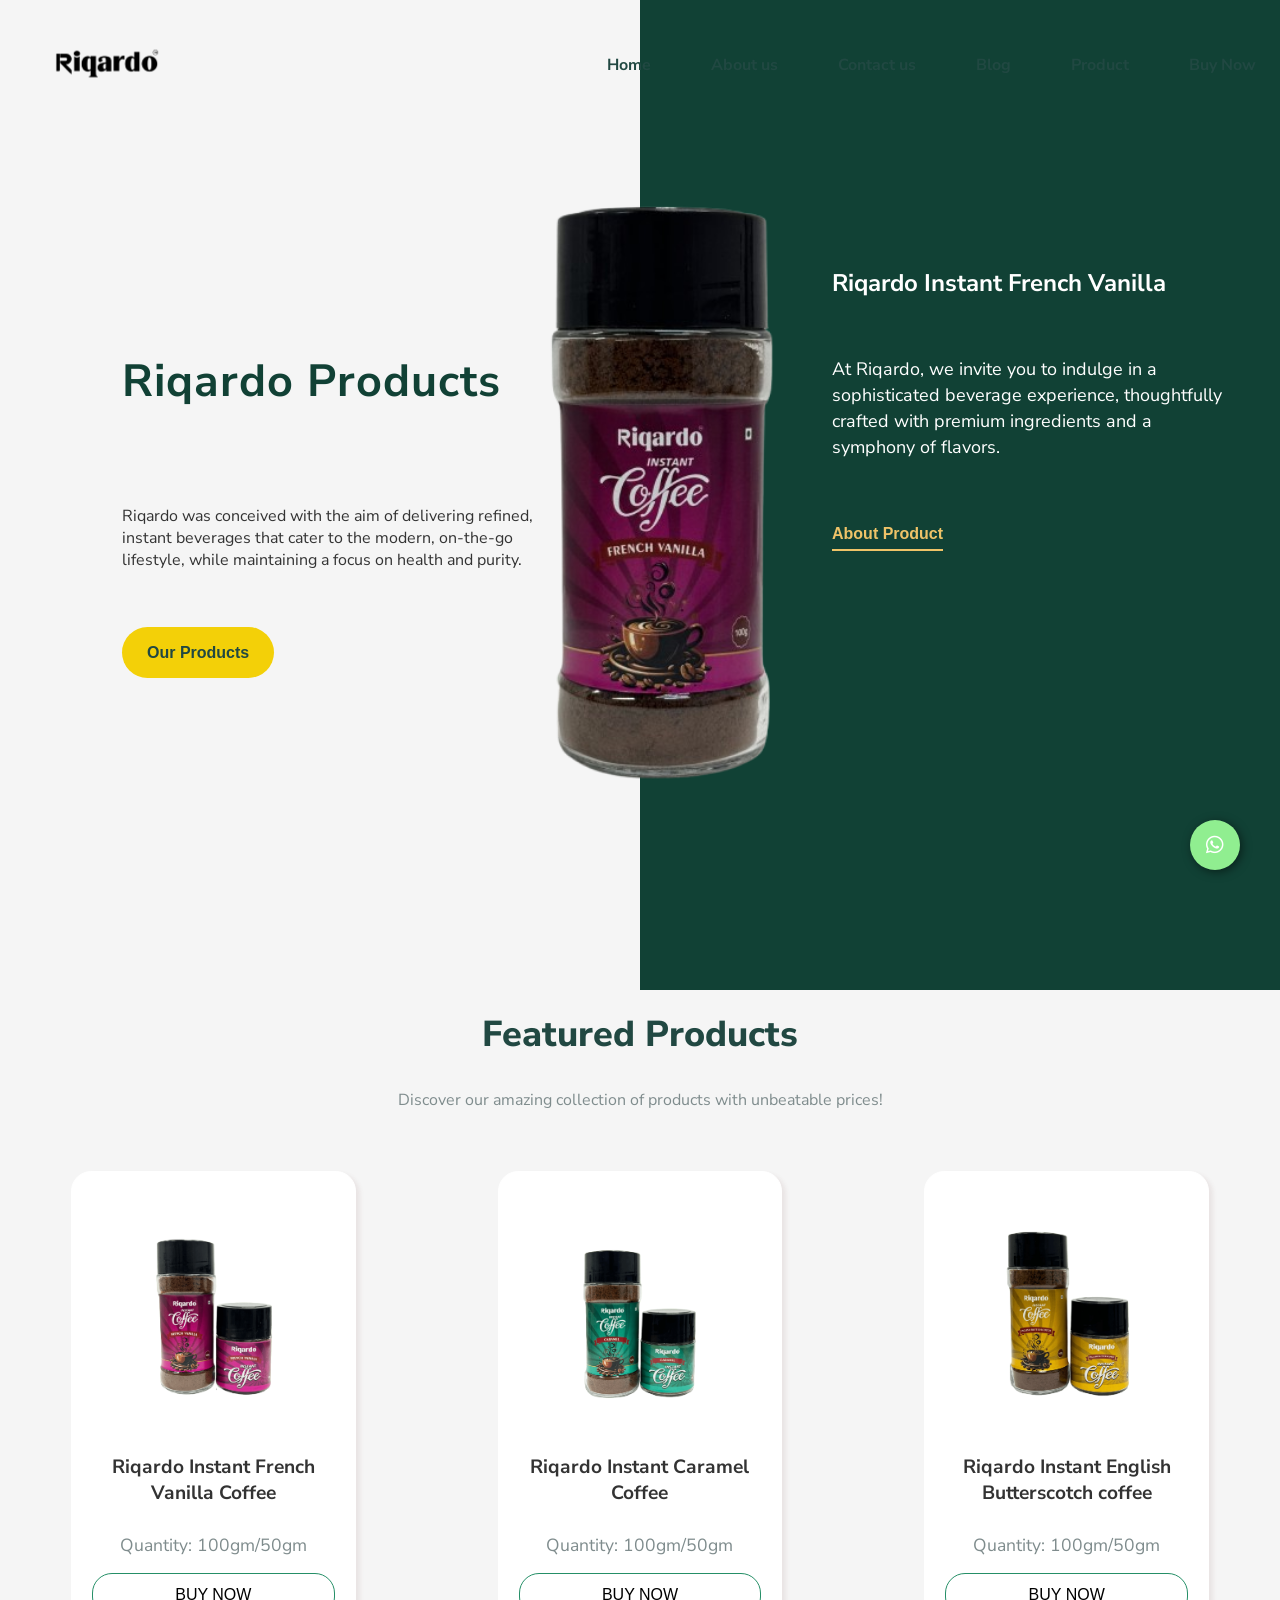
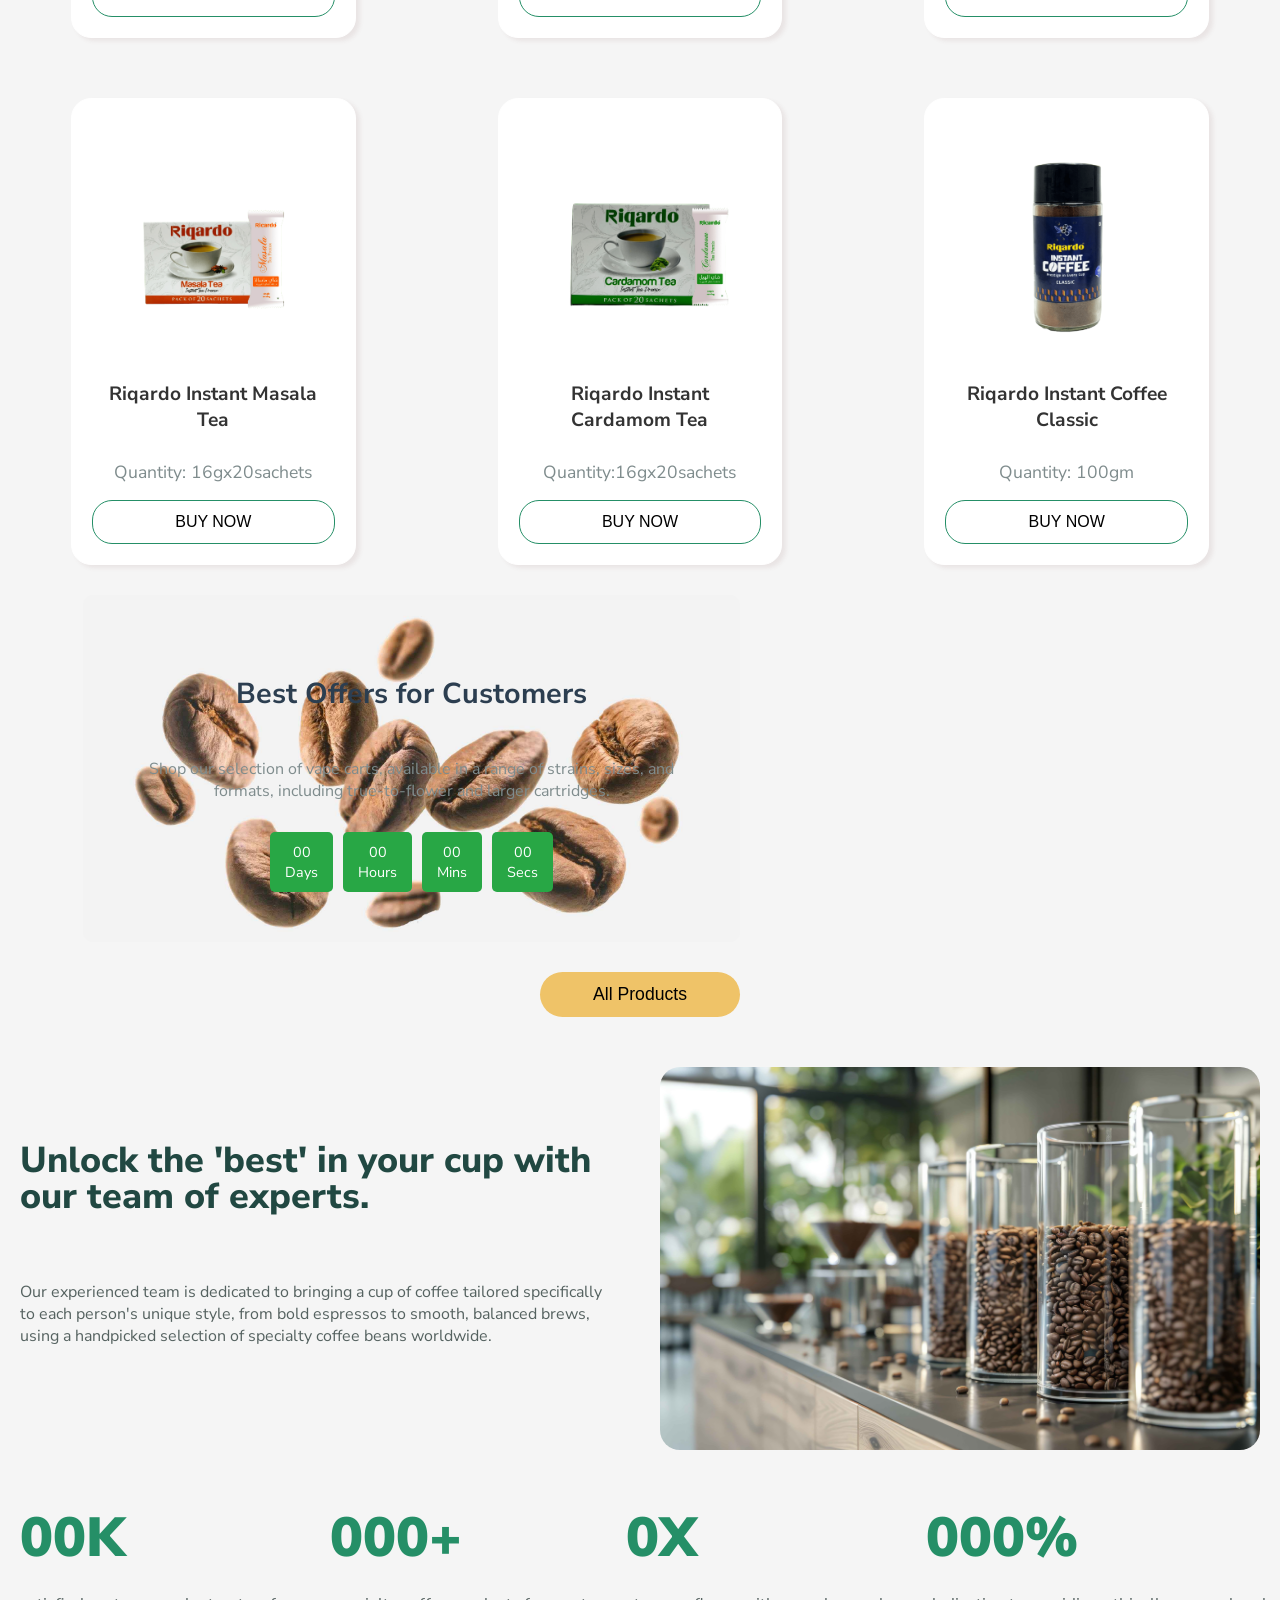
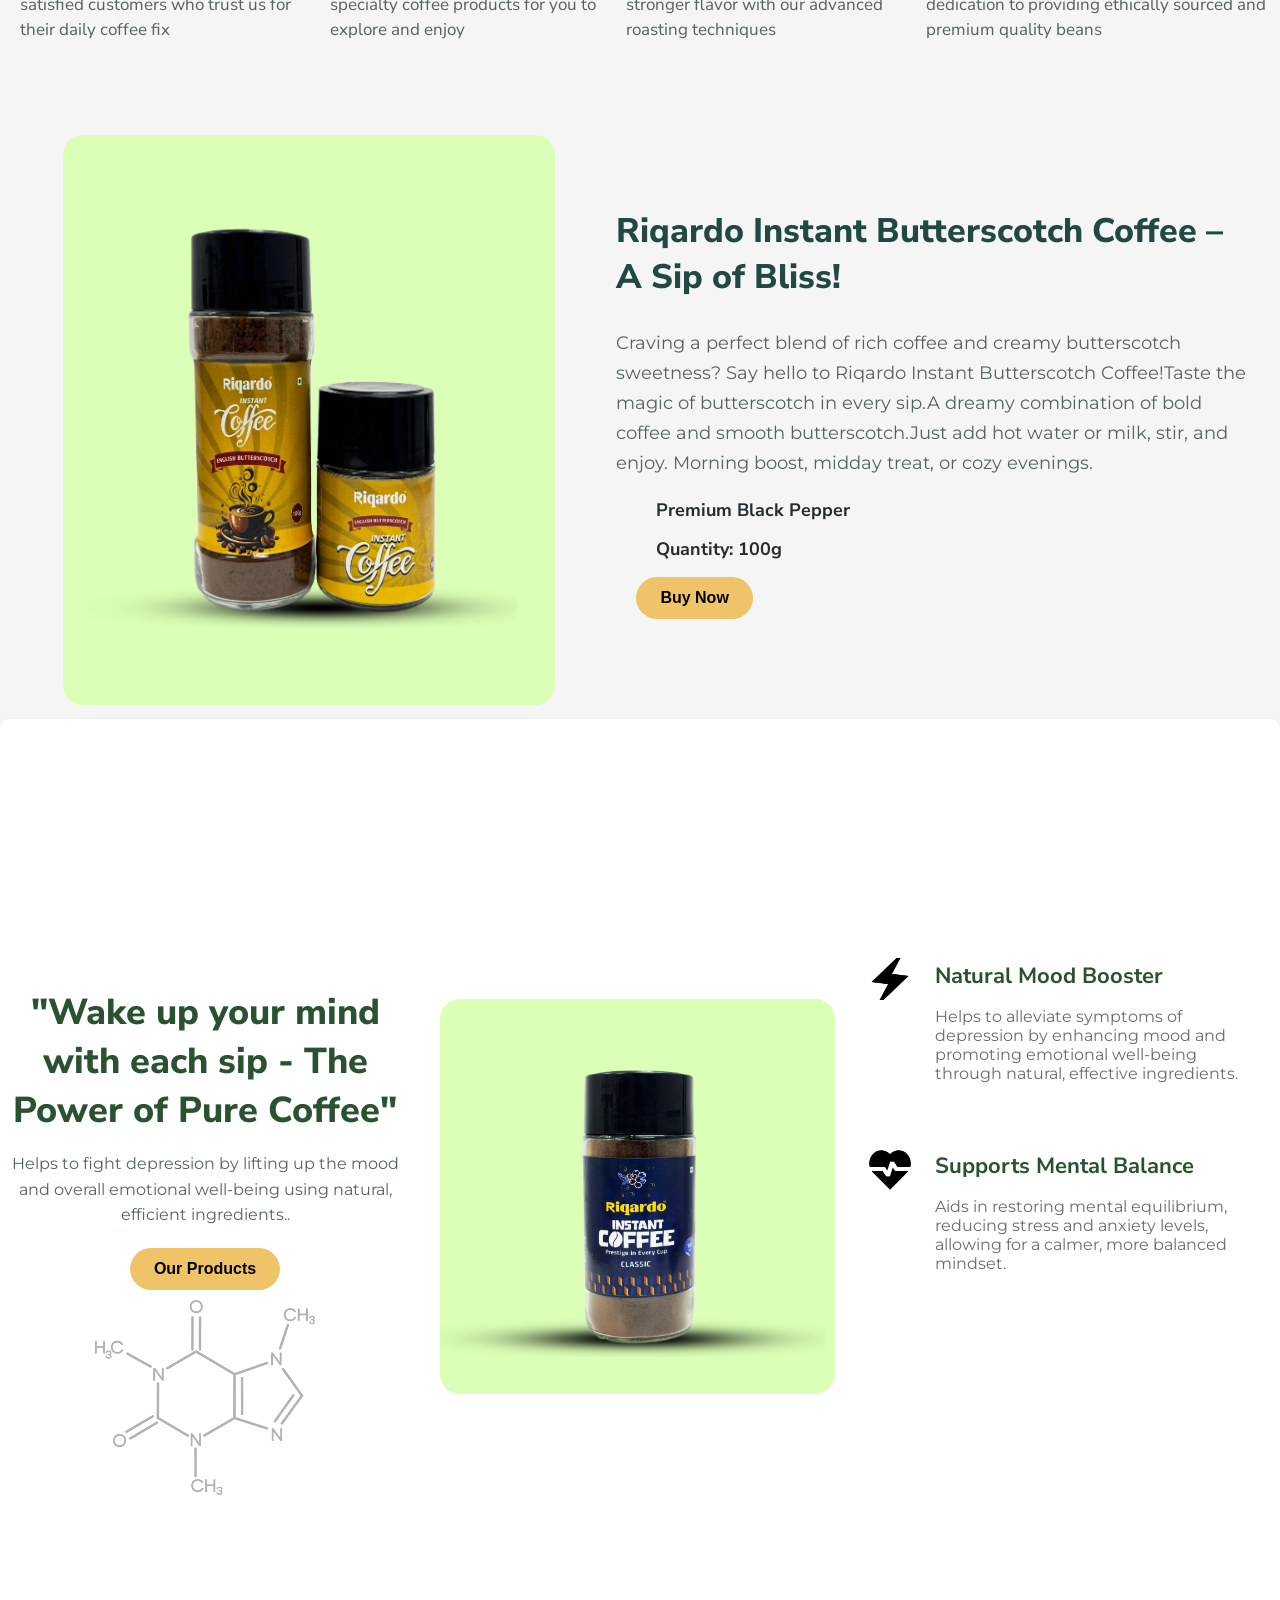
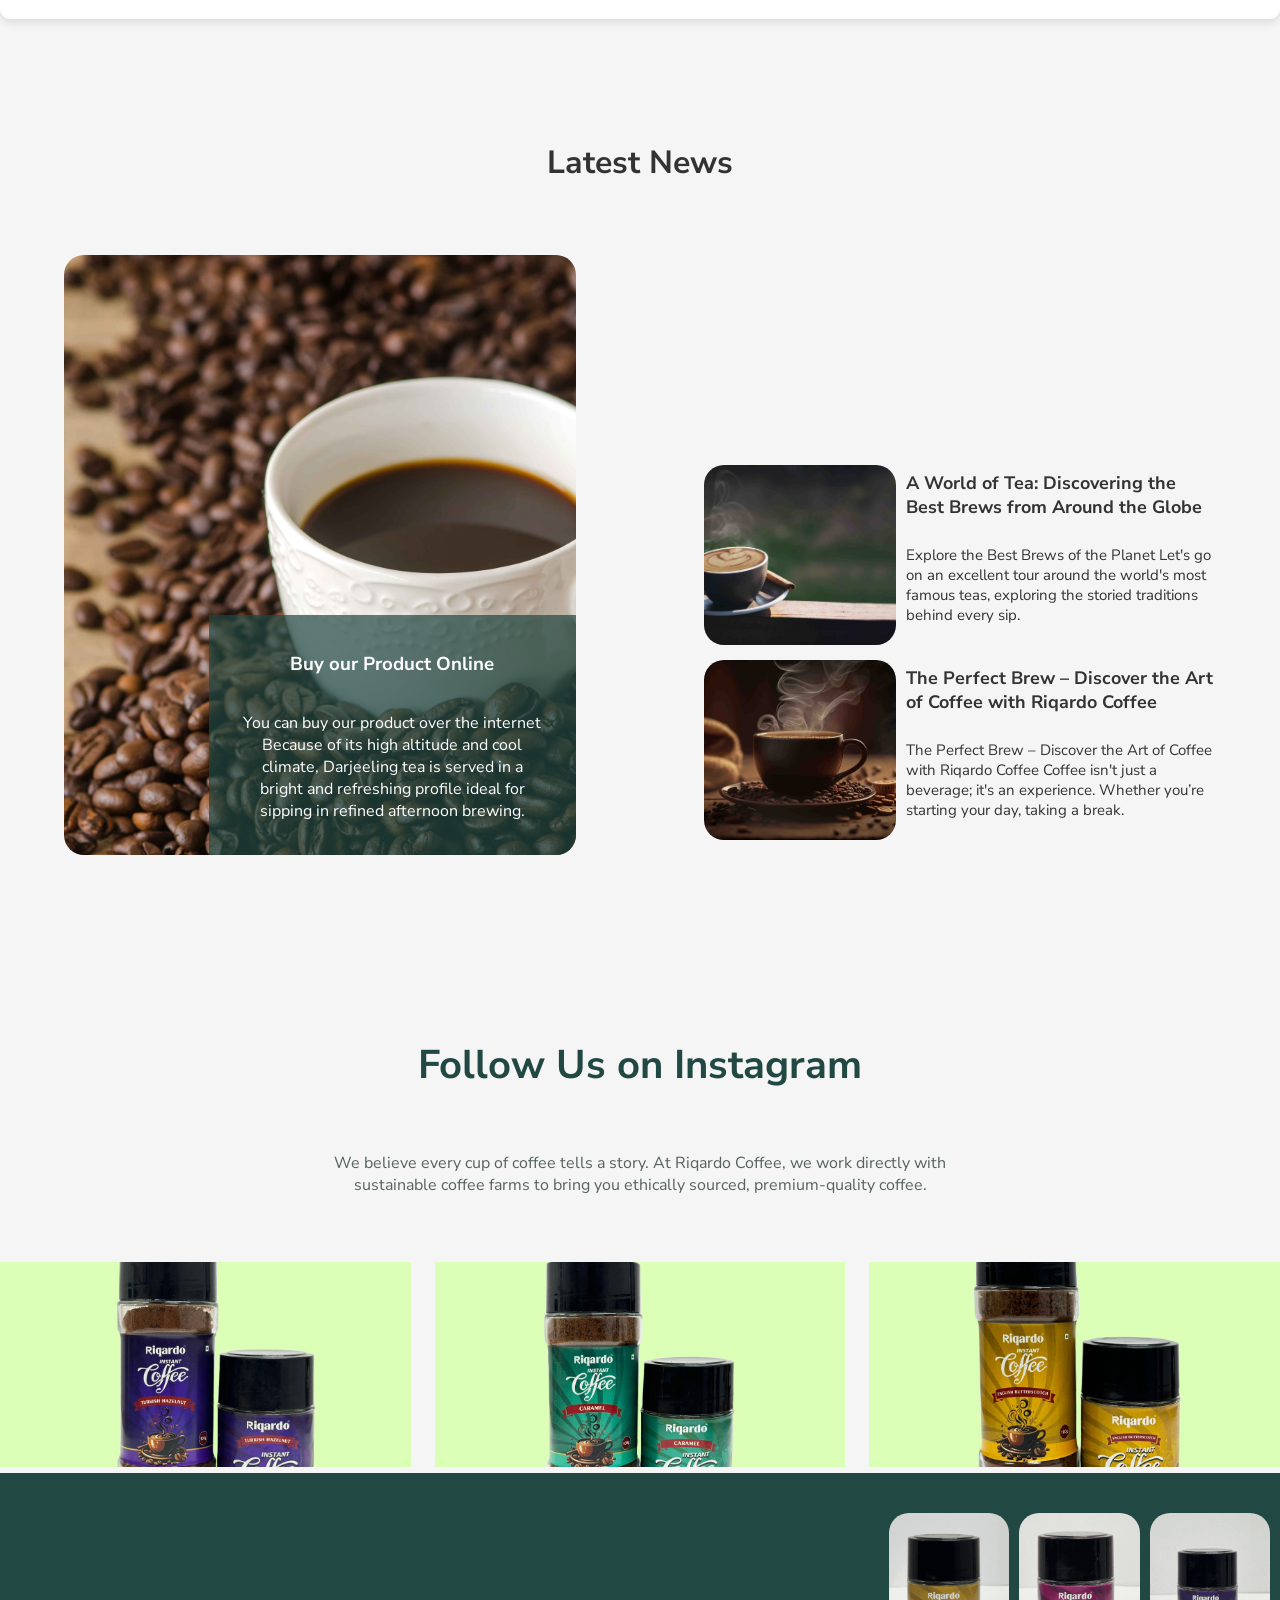
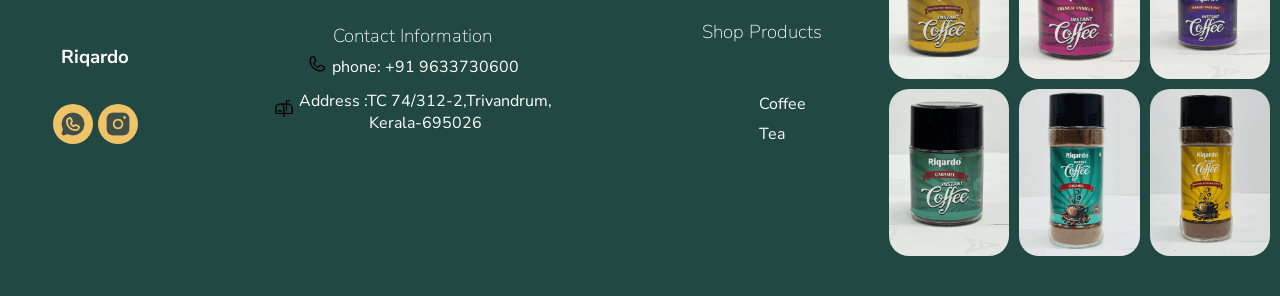
==== commit d46f9af3: "bing" ====
--- a/index.html
+++ b/index.html
@@ -1,6 +1,7 @@
 <!DOCTYPE html>
 <html lang="en">
   <head>
+    <meta name="msvalidate.01" content="83073FA86BDA6015F487C909B498E7EF" />
     <!-- Google tag (gtag.js) -->
 <script async src="https://www.googletagmanager.com/gtag/js?id=G-PD541QNZSH"></script>
 <script>
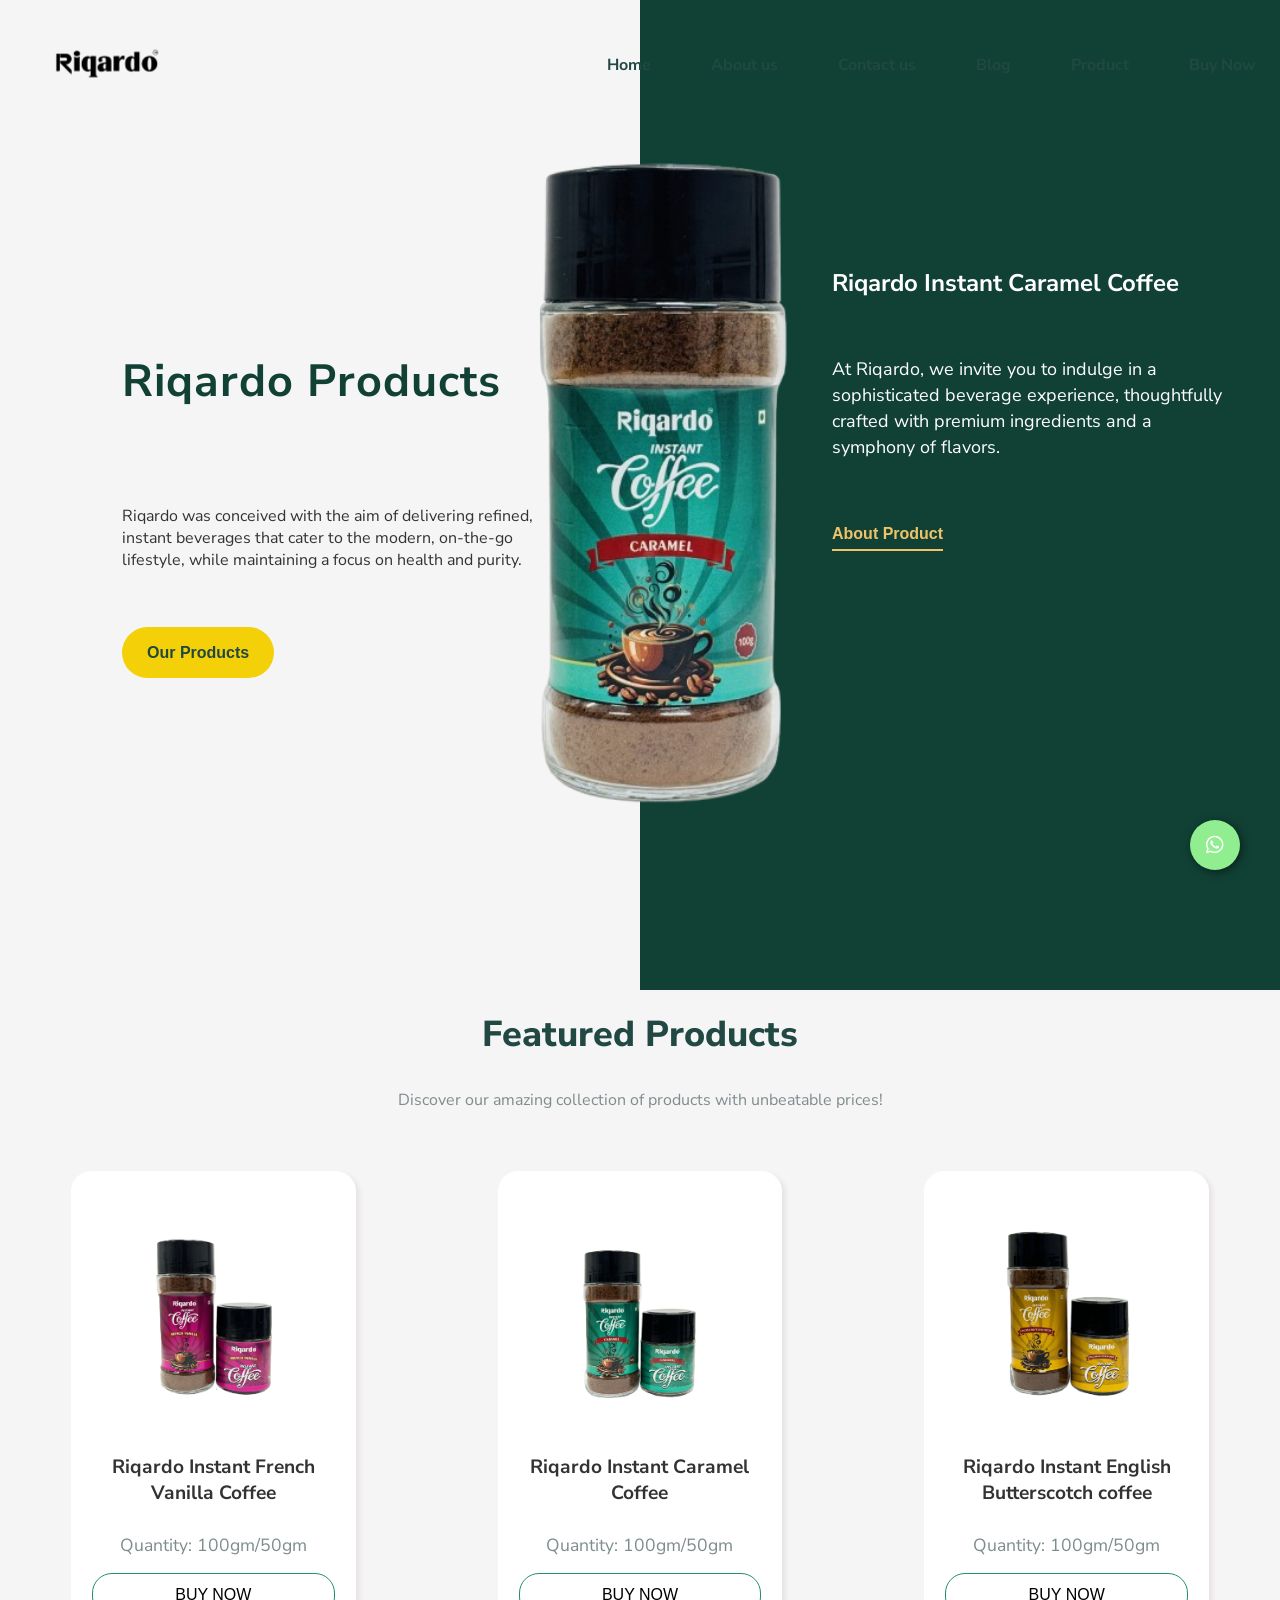
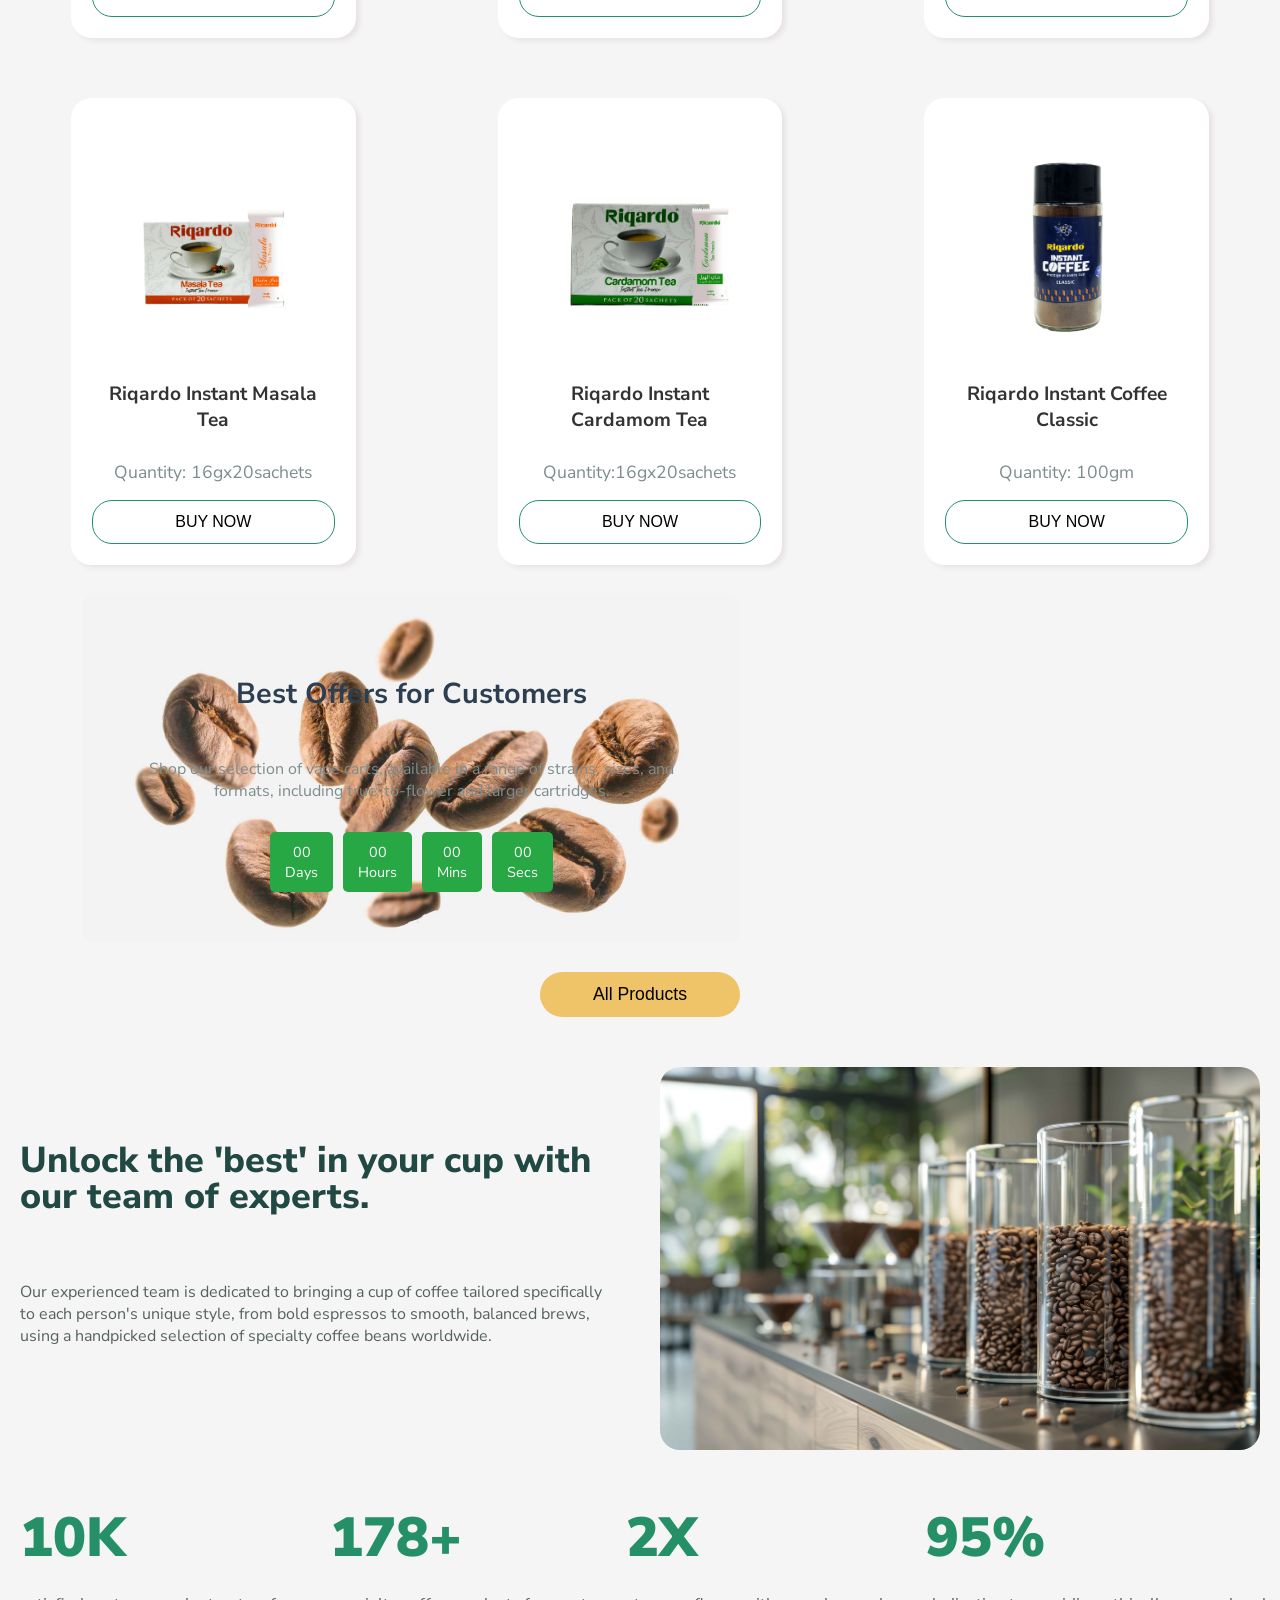
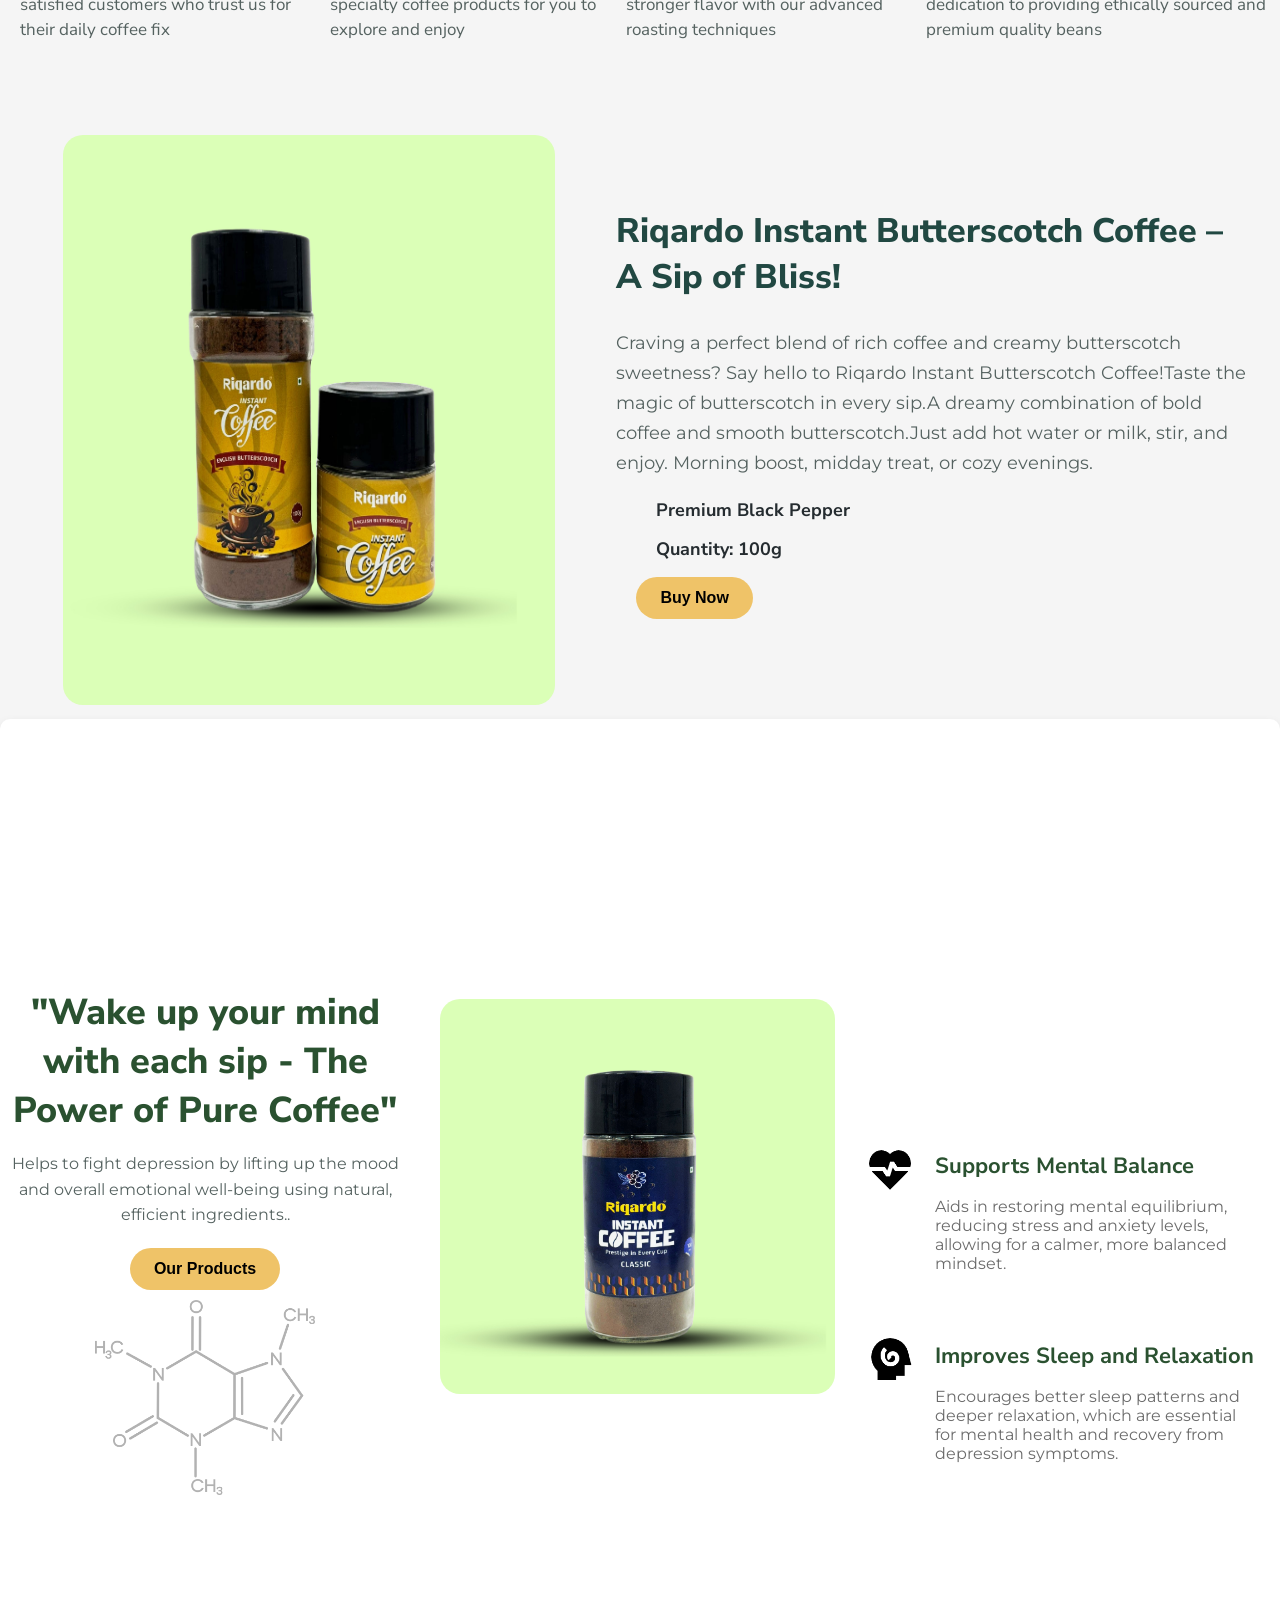
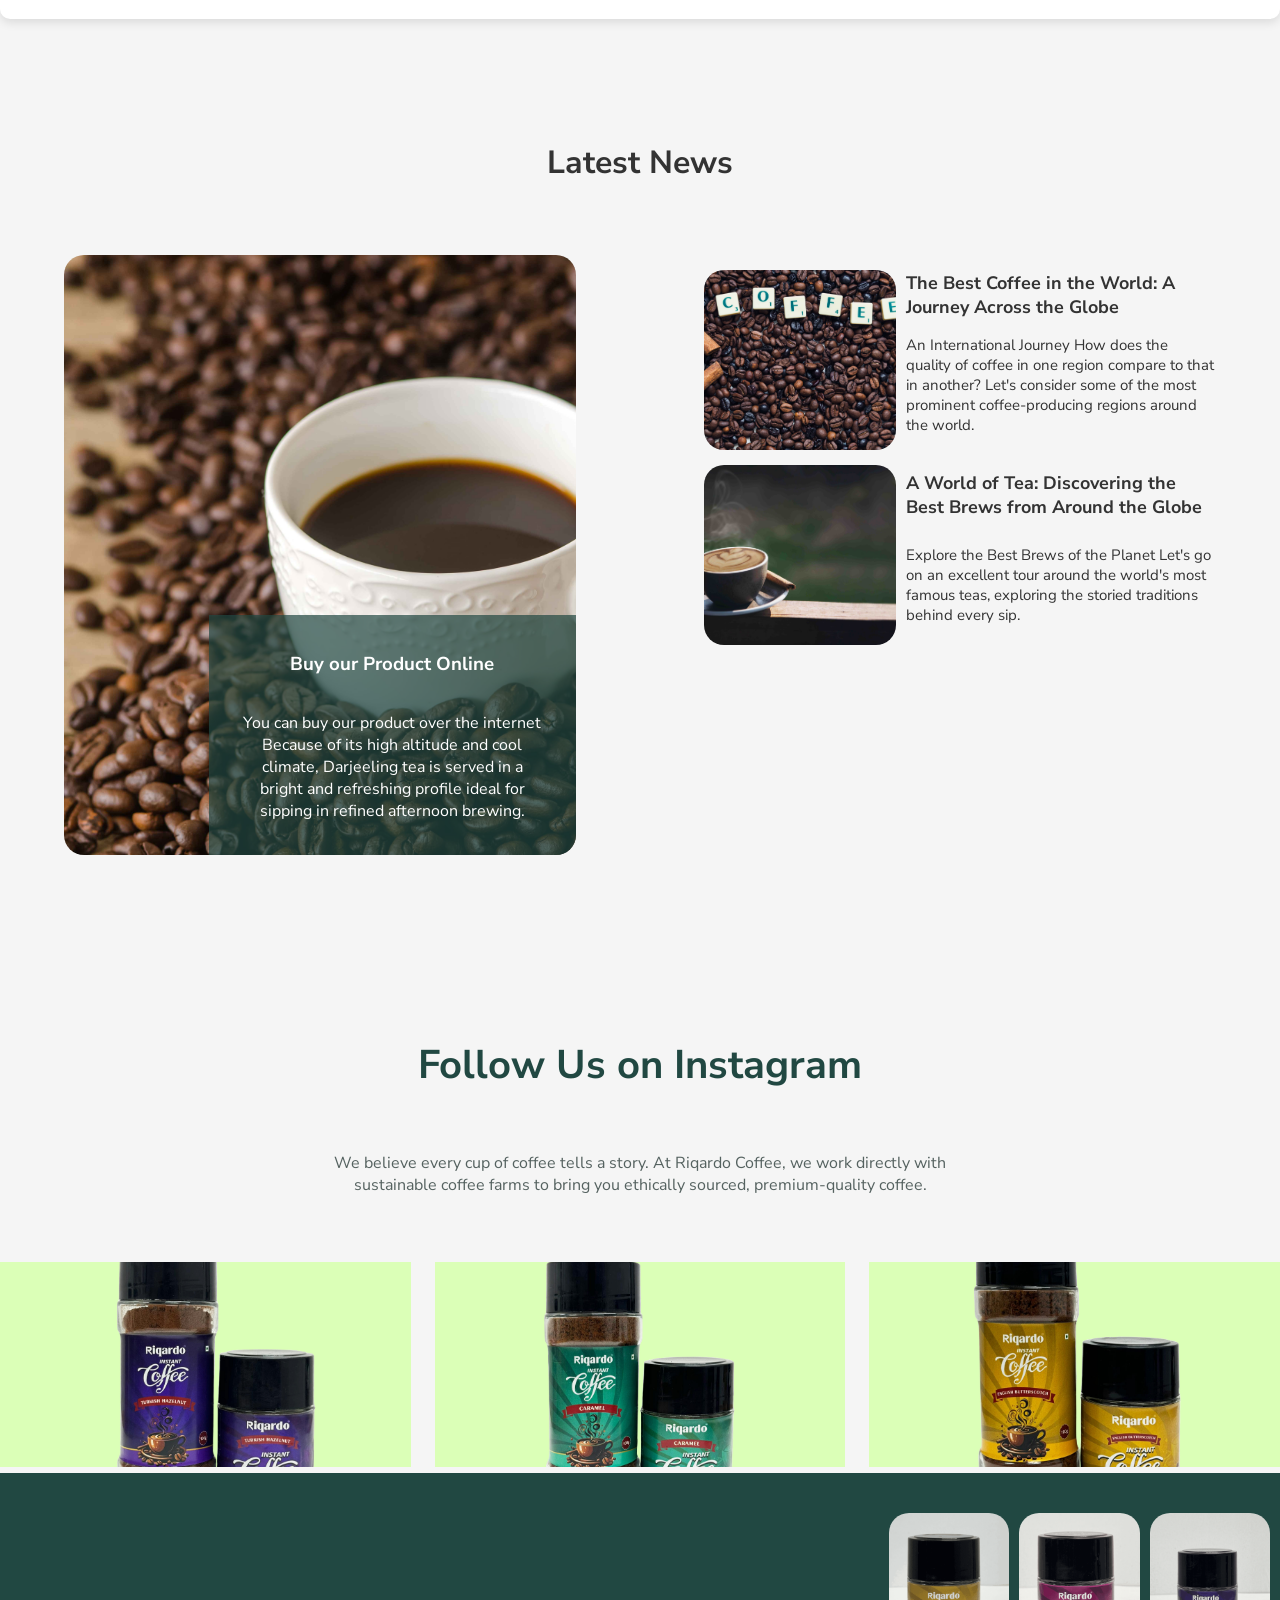
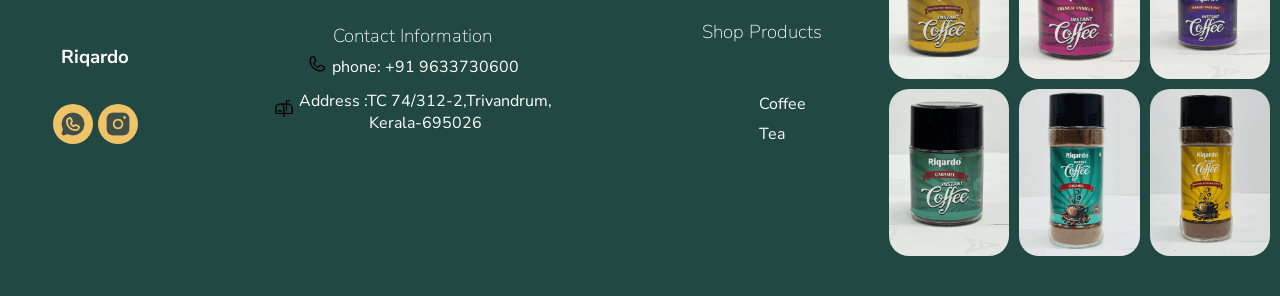
==== commit 0f3c9e8d: "clarity" ====
--- a/index.html
+++ b/index.html
@@ -45,9 +45,16 @@
     <meta name="robots" content="index, follow" />
     <link rel="canonical" href="https://riqardoproducts.com/" />
     <link href="https://cdnjs.cloudflare.com/ajax/libs/font-awesome/6.0.0/css/all.min.css" rel="stylesheet">
-    <head>
+  
   
       <title>Shop Premium Coffee Beans | Organic, Fresh & Flavorful</title>
+      <script type="text/javascript">
+    (function(c,l,a,r,i,t,y){
+        c[a]=c[a]||function(){(c[a].q=c[a].q||[]).push(arguments)};
+        t=l.createElement(r);t.async=1;t.src="https://www.clarity.ms/tag/"+i;
+        y=l.getElementsByTagName(r)[0];y.parentNode.insertBefore(t,y);
+    })(window, document, "clarity", "script", "y1m0bhps96");
+</script>
   </head>
   
   <body>
